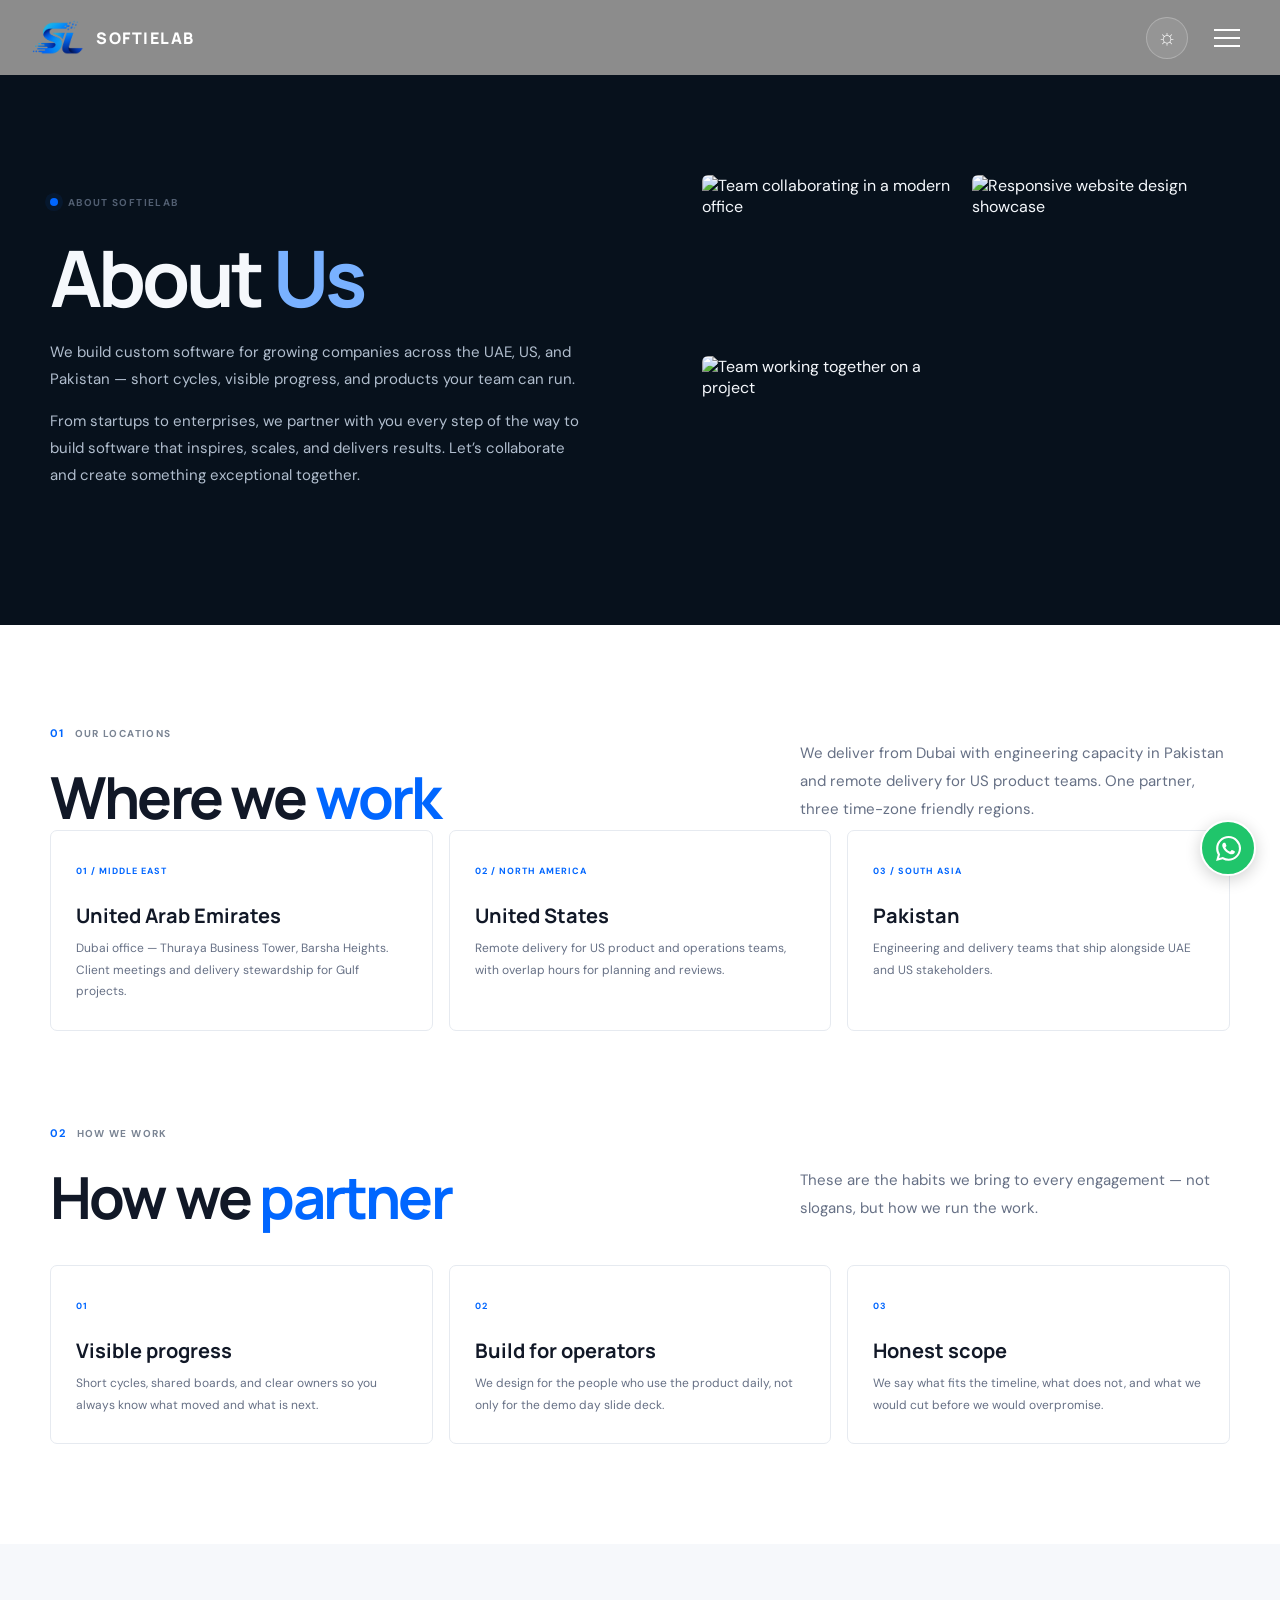
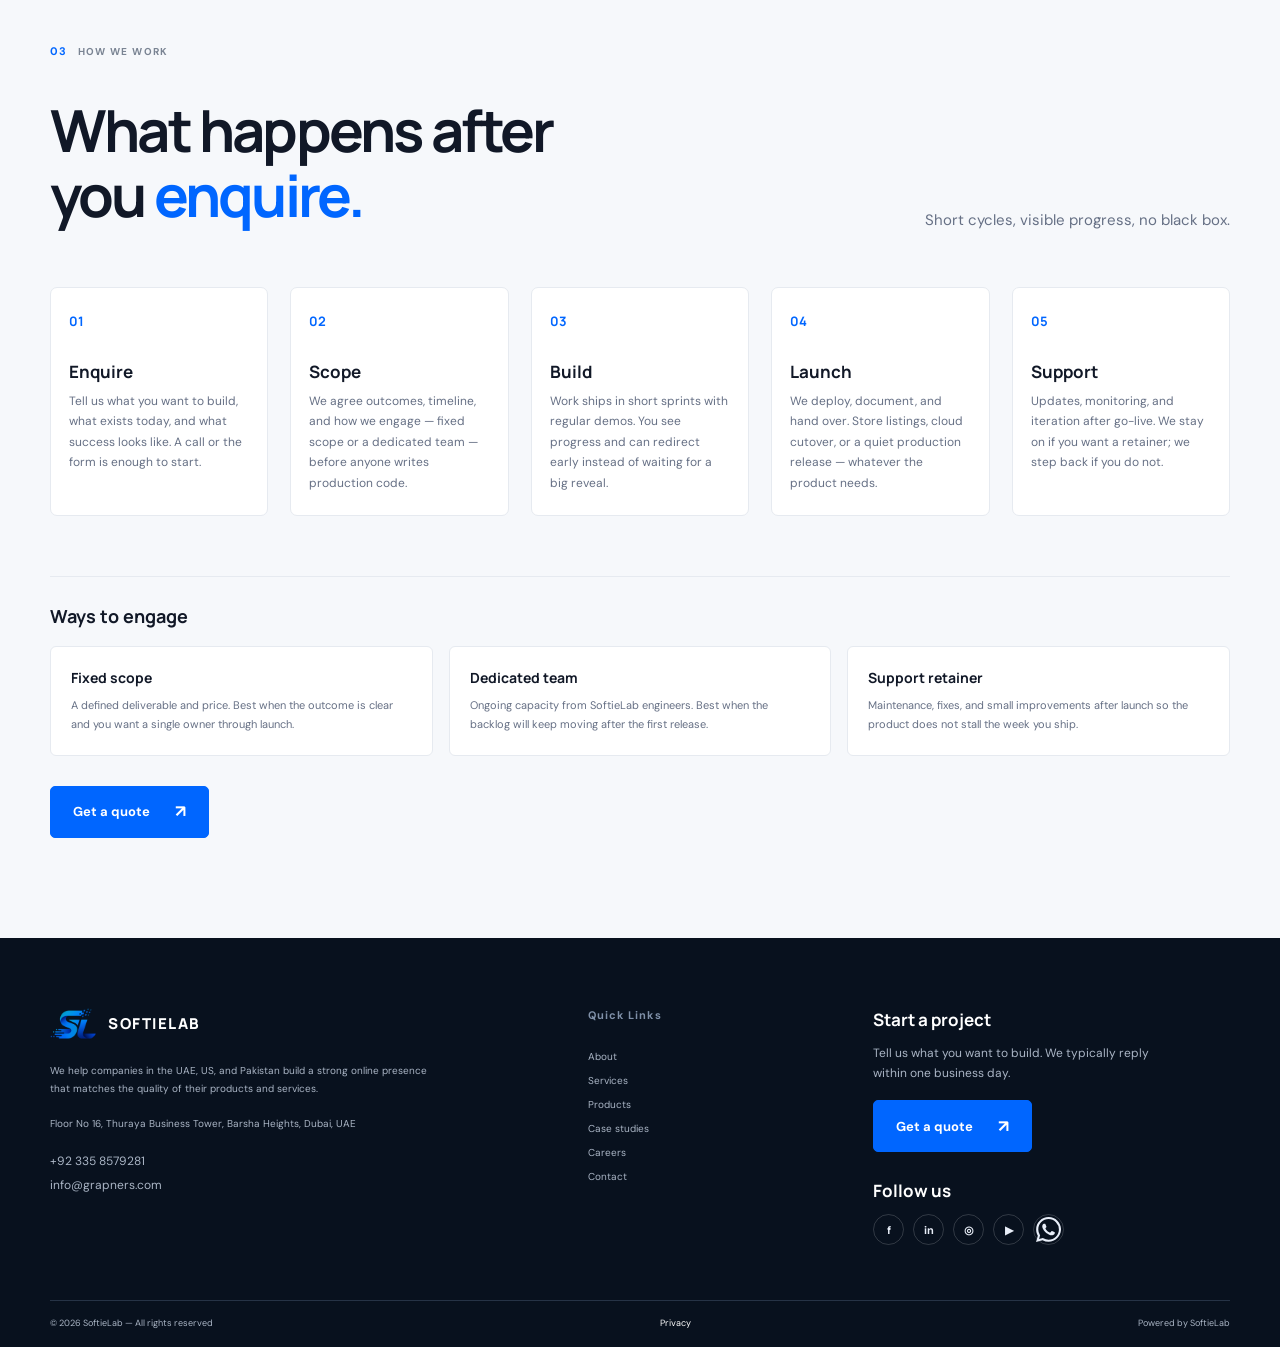
==== about.html @ 53c620c8 "Initial website" ====
<!doctype html>
<html lang="en">
  <head>
    <meta charset="utf-8">
    <meta name="viewport" content="width=device-width, initial-scale=1">
    <meta name="theme-color" content="#07111c">
    <meta name="description" content="Meet SoftieLab and learn how we help growing companies build software.">
    <title>About | SoftieLab</title>
    <link rel="preconnect" href="https://fonts.googleapis.com">
    <link rel="preconnect" href="https://fonts.gstatic.com" crossorigin>
    <link href="https://fonts.googleapis.com/css2?family=DM+Sans:wght@400;500;600;700&family=Manrope:wght@400;500;600;700;800&display=swap" rel="stylesheet">
    <link rel="stylesheet" href="styles.css?v=20261028-polished-menu-v3">
    <script src="script.js?v=20261028-polished-menu" defer></script>
  </head>
  <body class="inner-page">
    <header class="site-header">
      <a class="brand" href="index.html" aria-label="SoftieLab home"><span class="brand-mark" aria-hidden="true"><span></span><span></span><span></span></span><span class="brand-name">SOFTIELAB</span></a>
      <button class="theme-toggle" type="button" aria-label="Toggle light and dark mode">☼</button>
      <button class="menu-toggle" type="button" aria-expanded="false" aria-controls="main-nav" aria-label="Open navigation"><span></span><span></span><span></span></button>
      <nav class="main-nav" id="main-nav" aria-label="Main navigation">
        <div class="menu-heading"><span>SOFTIELAB / CUSTOM SOFTWARE</span><p>Good ideas deserve<br><em>good software.</em></p></div>
        <a class="nav-link" href="index.html">Home</a><a class="nav-link active" href="about.html" aria-current="page">About</a><a class="nav-link" href="services.html">Services</a><a class="nav-link" href="products.html">Products</a><a class="nav-link" href="case-studies.html">Case studies</a><a class="nav-link" href="careers.html">Careers</a>
        <a class="button button-small" href="index.html#contact">Get a quote <span aria-hidden="true">↗</span></a>
        <div class="menu-aside"><span>HAVE A PROJECT IN MIND?</span><a href="mailto:info@grapners.com">info@grapners.com ↗</a><small>Custom software for growing companies.</small></div>
      </nav>
    </header>
    <main id="main-content">
      <section class="about-hero">
        <div class="about-hero-inner section-wrap">
          <div class="about-hero-copy">
            <div class="eyebrow"><span class="eyebrow-dot"></span> About SoftieLab</div>
            <h1>About <span class="blue-text">Us</span></h1>
            <p>We build custom software for growing companies across the UAE, US, and Pakistan — short cycles, visible progress, and products your team can run.</p>
            <p>From startups to enterprises, we partner with you every step of the way to build software that inspires, scales, and delivers results. Let’s collaborate and create something exceptional together.</p>
          </div>
          <div class="about-image-grid" aria-label="SoftieLab team and work">
            <img src="https://grapners.com/images/img01.webp" alt="Team collaborating in a modern office">
            <img src="https://grapners.com/images/img02.webp" alt="Team working together on a project">
            <img src="https://grapners.com/images/img03.webp" alt="Responsive website design showcase">
          </div>
        </div>
      </section>
      <section class="page-section about-details section-wrap" aria-labelledby="where-we-work">
        <div class="page-heading">
          <div><span class="section-kicker"><span>01</span> Our locations</span><h2 id="where-we-work">Where we <span class="blue-text">work</span></h2></div>
          <p>We deliver from Dubai with engineering capacity in Pakistan and remote delivery for US product teams. One partner, three time-zone friendly regions.</p>
        </div>
        <div class="location-grid">
          <article><span>01 / MIDDLE EAST</span><h3>United Arab Emirates</h3><p>Dubai office — Thuraya Business Tower, Barsha Heights. Client meetings and delivery stewardship for Gulf projects.</p></article>
          <article><span>02 / NORTH AMERICA</span><h3>United States</h3><p>Remote delivery for US product and operations teams, with overlap hours for planning and reviews.</p></article>
          <article><span>03 / SOUTH ASIA</span><h3>Pakistan</h3><p>Engineering and delivery teams that ship alongside UAE and US stakeholders.</p></article>
        </div>
        <div class="partner-block">
          <div class="page-heading">
            <div><span class="section-kicker"><span>02</span> How we work</span><h2>How we <span class="blue-text">partner</span></h2></div>
            <p>These are the habits we bring to every engagement — not slogans, but how we run the work.</p>
          </div>
          <div class="partner-grid">
            <article><span>01</span><h3>Visible progress</h3><p>Short cycles, shared boards, and clear owners so you always know what moved and what is next.</p></article>
            <article><span>02</span><h3>Build for operators</h3><p>We design for the people who use the product daily, not only for the demo day slide deck.</p></article>
            <article><span>03</span><h3>Honest scope</h3><p>We say what fits the timeline, what does not, and what we would cut before we would overpromise.</p></article>
          </div>
        </div>
      </section>
      <section class="page-section page-section-tint">
        <div class="section-wrap">
          <div class="section-kicker"><span>03</span> How we work</div>
          <div class="page-heading"><h2>What happens after<br>you <span class="blue-text">enquire.</span></h2><p>Short cycles, visible progress, no black box.</p></div>
          <ol class="process-list">
            <li><span>01</span><div><h3>Enquire</h3><p>Tell us what you want to build, what exists today, and what success looks like. A call or the form is enough to start.</p></div></li>
            <li><span>02</span><div><h3>Scope</h3><p>We agree outcomes, timeline, and how we engage — fixed scope or a dedicated team — before anyone writes production code.</p></div></li>
            <li><span>03</span><div><h3>Build</h3><p>Work ships in short sprints with regular demos. You see progress and can redirect early instead of waiting for a big reveal.</p></div></li>
            <li><span>04</span><div><h3>Launch</h3><p>We deploy, document, and hand over. Store listings, cloud cutover, or a quiet production release — whatever the product needs.</p></div></li>
            <li><span>05</span><div><h3>Support</h3><p>Updates, monitoring, and iteration after go-live. We stay on if you want a retainer; we step back if you do not.</p></div></li>
          </ol>
          <div class="engagement">
            <h3>Ways to engage</h3>
            <div class="engagement-grid">
              <article><b>Fixed scope</b><p>A defined deliverable and price. Best when the outcome is clear and you want a single owner through launch.</p></article>
              <article><b>Dedicated team</b><p>Ongoing capacity from SoftieLab engineers. Best when the backlog will keep moving after the first release.</p></article>
              <article><b>Support retainer</b><p>Maintenance, fixes, and small improvements after launch so the product does not stall the week you ship.</p></article>
            </div>
          </div>
          <a class="button page-inline-cta" href="index.html#contact">Get a quote <span aria-hidden="true">↗</span></a>
        </div>
      </section>
    </main>
    <footer class="site-footer">
      <div class="footer-main section-wrap">
        <div class="footer-brand"><a class="brand" href="index.html" aria-label="SoftieLab home"><span class="brand-mark" aria-hidden="true"><span></span><span></span><span></span></span><span class="brand-name">SOFTIELAB</span></a><p>We help companies in the UAE, US, and Pakistan build a strong online presence that matches the quality of their products and services.</p><p>Floor No 16, Thuraya Business Tower, Barsha Heights, Dubai, UAE</p><div class="footer-contact"><a href="tel:+923358579281">+92 335 8579281</a><a href="mailto:info@grapners.com">info@grapners.com</a></div></div>
        <div class="footer-links"><div><strong>Quick Links</strong><a href="about.html">About</a><a href="services.html">Services</a><a href="products.html">Products</a><a href="case-studies.html">Case studies</a><a href="careers.html">Careers</a><a href="index.html#contact">Contact</a></div></div>
        <div class="footer-project"><h3>Start a project</h3><p>Tell us what you want to build. We typically reply within one business day.</p><a class="button" href="index.html#contact">Get a quote <span aria-hidden="true">↗</span></a><h3>Follow us</h3><div class="social-links"><a href="https://www.facebook.com/grapners" aria-label="Facebook">f</a><a href="https://www.linkedin.com/company/grapners" aria-label="LinkedIn">in</a><a href="https://www.instagram.com/grapners/" aria-label="Instagram">◎</a><a href="https://www.youtube.com/@grapners" aria-label="YouTube">▶</a><a href="https://wa.me/923358579281" aria-label="WhatsApp"><svg class="whatsapp-icon" viewBox="0 0 24 24" aria-hidden="true"><path d="M20.52 3.48A11.81 11.81 0 0 0 12.08 0C5.5 0 .15 5.34.15 11.92c0 2.1.55 4.15 1.59 5.96L.05 24l6.27-1.64a11.9 11.9 0 0 0 5.76 1.47h.01c6.58 0 11.93-5.35 11.93-11.93 0-3.19-1.24-6.19-3.5-8.42ZM12.09 21.8h-.01a9.9 9.9 0 0 1-5.04-1.38l-.36-.21-3.72.98.99-3.63-.23-.37a9.86 9.86 0 0 1-1.52-5.27c0-5.46 4.44-9.9 9.9-9.9 2.65 0 5.13 1.03 7 2.9a9.84 9.84 0 0 1 2.9 7c0 5.46-4.45 9.88-9.91 9.88Zm5.43-7.4c-.3-.15-1.76-.87-2.03-.97-.27-.1-.47-.15-.67.15-.2.3-.77.97-.94 1.17-.17.2-.35.22-.65.07-.3-.15-1.27-.47-2.42-1.5-.9-.8-1.5-1.78-1.68-2.08-.17-.3-.02-.46.13-.61.13-.13.3-.35.45-.52.15-.17.2-.3.3-.5.1-.2.05-.37-.02-.52-.08-.15-.67-1.61-.92-2.2-.24-.58-.48-.5-.67-.51h-.57c-.2 0-.52.07-.8.37-.27.3-1.04 1.02-1.04 2.48s1.07 2.87 1.22 3.07c.15.2 2.1 3.2 5.08 4.49.71.3 1.26.48 1.7.62.72.23 1.37.2 1.88.12.57-.09 1.76-.72 2.01-1.42.25-.7.25-1.3.17-1.42-.07-.12-.27-.2-.57-.35Z"/></svg></a></div></div>
      </div>
      <div class="footer-bottom section-wrap"><span>© <span id="year"></span> SoftieLab — All rights reserved</span><a href="https://grapners.com/privacy">Privacy</a><span>Powered by SoftieLab</span></div>
    </footer>
    <a class="whatsapp-float" href="https://wa.me/923358579281" aria-label="Chat on WhatsApp"><svg class="whatsapp-icon" viewBox="0 0 24 24" aria-hidden="true"><path d="M20.52 3.48A11.81 11.81 0 0 0 12.08 0C5.5 0 .15 5.34.15 11.92c0 2.1.55 4.15 1.59 5.96L.05 24l6.27-1.64a11.9 11.9 0 0 0 5.76 1.47h.01c6.58 0 11.93-5.35 11.93-11.93 0-3.19-1.24-6.19-3.5-8.42ZM12.09 21.8h-.01a9.9 9.9 0 0 1-5.04-1.38l-.36-.21-3.72.98.99-3.63-.23-.37a9.86 9.86 0 0 1-1.52-5.27c0-5.46 4.44-9.9 9.9-9.9 2.65 0 5.13 1.03 7 2.9a9.84 9.84 0 0 1 2.9 7c0 5.46-4.45 9.88-9.91 9.88Zm5.43-7.4c-.3-.15-1.76-.87-2.03-.97-.27-.1-.47-.15-.67.15-.2.3-.77.97-.94 1.17-.17.2-.35.22-.65.07-.3-.15-1.27-.47-2.42-1.5-.9-.8-1.5-1.78-1.68-2.08-.17-.3-.02-.46.13-.61.13-.13.3-.35.45-.52.15-.17.2-.3.3-.5.1-.2.05-.37-.02-.52-.08-.15-.67-1.61-.92-2.2-.24-.58-.48-.5-.67-.51h-.57c-.2 0-.52.07-.8.37-.27.3-1.04 1.02-1.04 2.48s1.07 2.87 1.22 3.07c.15.2 2.1 3.2 5.08 4.49.71.3 1.26.48 1.7.62.72.23 1.37.2 1.88.12.57-.09 1.76-.72 2.01-1.42.25-.7.25-1.3.17-1.42-.07-.12-.27-.2-.57-.35Z"/></svg></a>
  </body>
</html>
---- styles.css ----
:root {
  --blue: #0066ff;
  --blue-dark: #0056df;
  --ink: #111827;
  --muted: #667085;
  --line: #e6eaf0;
  --paper: #fff;
  --soft: #f6f8fb;
  --font-body: "DM Sans", sans-serif;
  --font-display: "Manrope", sans-serif;
}

* { box-sizing: border-box; }
html { scroll-behavior: smooth; scroll-padding-top: 90px; }
body { margin: 0; color: var(--ink); background: var(--paper); font-family: var(--font-body); -webkit-font-smoothing: antialiased; }
a { color: inherit; text-decoration: none; }
button, input, textarea, select { font: inherit; }
button, a { -webkit-tap-highlight-color: transparent; }
.section-wrap { width: min(1180px, calc(100% - 64px)); margin-inline: auto; }
.blue-text { color: var(--blue); }

.site-header { height: 82px; padding: 0 max(32px, calc((100vw - 1296px) / 2)); display: flex; align-items: center; justify-content: space-between; border-bottom: 1px solid #edf0f4; background: rgba(255,255,255,.92); position: sticky; z-index: 10; top: 0; backdrop-filter: blur(16px); }
.brand { display: inline-flex; align-items: center; gap: 10px; font: 800 24px/1 var(--font-display); letter-spacing: -1.4px; }
.brand-light { font-weight: 500; }
.brand i { color: var(--blue); font-style: normal; }
.brand-mark { width: 29px; height: 29px; display: flex; align-items: flex-end; gap: 3px; transform: skew(-28deg); }
.brand-mark span { width: 7px; background: var(--blue); border-radius: 5px 5px 2px 2px; }
.brand-mark span:nth-child(1) { height: 15px; opacity: .58; }
.brand-mark span:nth-child(2) { height: 23px; opacity: .8; }
.brand-mark span:nth-child(3) { height: 29px; }
.main-nav { display: flex; align-items: center; gap: 31px; }
.nav-link { color: #555f70; font-size: 13px; font-weight: 600; transition: color .2s; }
.nav-link:hover, .nav-link.active { color: var(--blue); }
.button { display: inline-flex; min-height: 52px; padding: 0 22px; align-items: center; justify-content: center; gap: 25px; border: 1px solid var(--blue); border-radius: 5px; color: #fff; background: var(--blue); font-size: 13px; font-weight: 700; transition: transform .2s, background .2s, box-shadow .2s; }
.button:hover { transform: translateY(-2px); background: var(--blue-dark); box-shadow: 0 9px 22px #0066ff2e; }
.button span { font-size: 17px; line-height: 1; }
.button-small { min-height: 43px; padding: 0 17px; gap: 16px; }
.menu-toggle { display: none; }

.hero { min-height: 655px; display: grid; grid-template-columns: .92fr 1.08fr; align-items: center; gap: 16px; position: relative; overflow-x: clip; padding-top: 30px; padding-bottom: 75px; }
.hero-copy { position: relative; z-index: 1; padding-bottom: 8px; }
.eyebrow, .section-kicker { display: flex; align-items: center; gap: 10px; text-transform: uppercase; letter-spacing: 1.35px; font-size: 10px; font-weight: 700; color: #7a8493; }
.eyebrow { color: #525f72; margin-bottom: 26px; }
.eyebrow-dot { width: 8px; height: 8px; background: var(--blue); border-radius: 50%; box-shadow: 0 0 0 5px #0066ff14; }
.hero h1 { margin: 0; font: 700 clamp(54px, 6vw, 78px)/1.06 var(--font-display); letter-spacing: -5px; }
.hero-description { max-width: 440px; margin: 25px 0 27px; color: var(--muted); font-size: 16px; line-height: 1.85; }
.hero-actions { display: flex; align-items: center; gap: 28px; }
.text-link { display: inline-flex; align-items: center; gap: 10px; font-size: 12px; font-weight: 700; transition: color .2s; }
.text-link:hover { color: var(--blue); }
.text-link span { color: var(--blue); font-size: 17px; }
.hero-proof { display: flex; align-items: center; gap: 14px; margin-top: 53px; }
.avatar-stack { display: flex; padding-left: 5px; }
.avatar-stack span { width: 31px; height: 31px; display: grid; place-items: center; margin-left: -5px; border: 2px solid white; border-radius: 50%; color: #fff; background: #222d44; font-size: 9px; font-weight: 700; }
.avatar-stack span:nth-child(2) { background: #7b88a4; }.avatar-stack span:nth-child(3) { background: var(--blue); }
.hero-proof p { margin: 0; color: #788293; font-size: 10px; line-height: 1.65; }.hero-proof strong { color: #3b4657; font-weight: 700; }
.hero-art { height: 460px; display: grid; place-items: center; position: relative; }
.hero-art::before { content: ""; position: absolute; width: 370px; height: 370px; border-radius: 50%; background: radial-gradient(circle, #edf4ff 0, #f5f8ff 48%, transparent 70%); }
.art-orbit { position: absolute; border: 1px solid #dce8fb; border-radius: 50%; transform: rotate(-23deg); }
.orbit-one { width: 535px; height: 230px; }.orbit-two { width: 445px; height: 305px; transform: rotate(34deg); }
.dashboard { width: min(495px, 93%); height: 330px; border: 1px solid #e4eaf3; border-radius: 10px; overflow: hidden; position: relative; background: #fff; box-shadow: 0 24px 60px #30476e1c, 0 5px 14px #30476e0b; transform: rotate(-3deg); }
.dash-top { height: 39px; display: flex; align-items: center; justify-content: space-between; padding: 0 13px; border-bottom: 1px solid #edf0f5; background: #fff; }
.window-dots { display: flex; gap: 4px; }.window-dots i { width: 6px; height: 6px; background: #d5dce7; border-radius: 50%; }.window-dots i:first-child { background: #ff8f86; }.window-dots i:nth-child(2) { background: #ffd36e; }.window-dots i:nth-child(3) { background: #7ddca9; }
.dash-label { color: #9aa4b4; font-size: 7px; letter-spacing: 1.2px; font-weight: 700; }.dash-menu { color: #9ba4b2; letter-spacing: 2px; }
.dash-content { display: flex; height: calc(100% - 39px); }.dash-sidebar { width: 45px; display: flex; align-items: center; flex-direction: column; gap: 18px; padding-top: 12px; border-right: 1px solid #f0f2f6; }.sidebar-logo { width: 21px; height: 21px; display: grid; place-items: center; margin-bottom: 7px; border-radius: 6px; color: white; background: var(--blue); font-size: 12px; }.side-icon { width: 22px; height: 22px; display: grid; place-items: center; border-radius: 5px; color: #aab3c0; font-size: 12px; }.side-icon.selected { color: var(--blue); background: #edf4ff; }
.dash-main { flex: 1; padding: 15px 17px 10px; }.dash-heading { display: flex; justify-content: space-between; align-items: center; }.dash-heading small, .metric-card small { color: #9aa4b4; font-size: 6px; letter-spacing: .75px; font-weight: 700; }.dash-heading h3 { margin: 5px 0 12px; font: 700 14px var(--font-display); letter-spacing: -.5px; }.dash-heading h3 span { color: var(--blue); font-size: 10px; }.profile-dot { width: 23px; height: 23px; display: grid; place-items: center; color: white; background: #ed9a77; border-radius: 50%; font-size: 9px; }
.metric-row { display: grid; grid-template-columns: 1fr .8fr; gap: 8px; }.metric-card { min-height: 63px; padding: 9px 10px; border: 1px solid #edf0f5; border-radius: 5px; }.metric-card strong { display: block; margin: 6px 0 7px; font: 700 11px var(--font-display); }.metric-blue { background: #f3f7ff; border-color: #e5edff; }.metric-blue strong { color: var(--blue); font-size: 16px; margin-bottom: 1px; }.metric-blue span { color: #7d8a9f; font-size: 6px; }.health-bar { display: flex; gap: 2px; }.health-bar i { width: 9%; height: 3px; background: #dce9ff; border-radius: 3px; }.health-bar i:nth-child(-n+8) { background: var(--blue); }
.chart-card { margin-top: 9px; padding: 10px 10px 6px; border: 1px solid #edf0f5; border-radius: 5px; }.chart-head { display: flex; justify-content: space-between; color: #28344a; font-size: 7px; }.chart-head span { color: #8d98a9; font-size: 6px; }.chart { height: 76px; margin-top: 4px; position: relative; }.chart-lines { position: absolute; inset: 5px 0 0; display: flex; flex-direction: column; justify-content: space-between; }.chart-lines i { border-top: 1px dashed #eef0f4; }.chart svg { width: 100%; height: 100%; position: relative; }.chart-months { display: flex; justify-content: space-between; color: #a6adba; font-size: 6px; }.dash-bottom { display: flex; align-items: center; gap: 12px; margin-top: 10px; color: #8c96a6; font-size: 6px; }.mini-dot { display: inline-block; width: 5px; height: 5px; margin-right: 4px; border-radius: 50%; background: #92a0b6; }.mini-dot.blue { background: var(--blue); }.live-status { margin-left: auto; padding: 3px 6px; border-radius: 9px; color: #29956b; background: #eaf8f0; font-size: 5px; }
.float-chip { position: absolute; z-index: 2; display: flex; align-items: center; gap: 8px; padding: 11px 14px; border: 1px solid #e9edf3; border-radius: 6px; background: #fff; box-shadow: 0 10px 30px #21385c12; color: #4d596c; font-size: 10px; font-weight: 600; }.chip-top { top: 65px; right: 13px; }.chip-bottom { bottom: 49px; left: -3px; }.chip-icon { width: 22px; height: 22px; display: grid; place-items: center; border-radius: 5px; color: var(--blue); background: #eff5ff; font-size: 15px; }.pulse-dot { width: 8px; height: 8px; border-radius: 50%; background: #2bc48a; box-shadow: 0 0 0 4px #2bc48a1c; }.art-sparkle { position: absolute; color: var(--blue); }.sparkle-a { top: 110px; left: 25px; font-size: 20px; }.sparkle-b { bottom: 95px; right: 31px; font-size: 15px; }
.hero-scroll { position: absolute; right: 0; bottom: 25px; display: flex; align-items: center; gap: 10px; color: #99a2b0; font-size: 8px; letter-spacing: 1.4px; font-weight: 700; }.hero-scroll span { width: 1px; height: 28px; background: var(--blue); }

.trusted { min-height: 125px; display: flex; align-items: center; justify-content: space-between; gap: 30px; border-top: 1px solid var(--line); border-bottom: 1px solid var(--line); }.trusted p { max-width: 185px; color: #8791a0; font-size: 11px; line-height: 1.7; }.trusted-list { display: flex; flex-wrap: wrap; align-items: center; justify-content: flex-end; gap: 24px; color: #758093; font: 700 9px var(--font-display); letter-spacing: .9px; }.trusted-list i { width: 4px; height: 4px; border-radius: 50%; background: #b6c2d2; }
.intro { padding-top: 130px; padding-bottom: 120px; }.section-kicker { margin-bottom: 25px; }.section-kicker span { color: var(--blue); font-size: 11px; }.intro-grid { display: grid; grid-template-columns: 1fr .62fr; align-items: end; gap: 80px; }.intro h2, .section-heading h2, .process h2, .contact h2 { margin: 0; font: 650 clamp(39px, 5vw, 58px)/1.16 var(--font-display); letter-spacing: -3px; }.intro-copy { padding-bottom: 4px; }.intro-copy p, .section-heading > p, .process-top > p, .contact-copy > p { color: var(--muted); font-size: 14px; line-height: 1.9; }.intro-copy p { margin: 0 0 21px; }.stat-row { display: grid; grid-template-columns: repeat(3, 1fr) 1.35fr; align-items: end; gap: 22px; margin-top: 75px; padding-top: 25px; border-top: 1px solid var(--line); }.stat { display: flex; flex-direction: column; gap: 8px; }.stat strong { font: 700 33px var(--font-display); letter-spacing: -2px; }.stat strong span { color: var(--blue); }.stat > span { color: #838d9c; font-size: 10px; }.stat-note { justify-self: end; color: #8a94a3; font-size: 10px; line-height: 1.8; }
.services { padding: 88px 55px 95px; background: var(--soft); }.section-heading { display: flex; justify-content: space-between; align-items: end; gap: 50px; }.section-heading > p { max-width: 360px; margin: 0 0 6px; }.service-grid { display: grid; grid-template-columns: repeat(4, 1fr); gap: 12px; margin-top: 50px; }.service-card { min-height: 260px; position: relative; padding: 23px 20px; border: 1px solid #e9edf3; border-radius: 5px; background: #fff; transition: transform .2s, box-shadow .2s; }.service-card:hover { transform: translateY(-5px); box-shadow: 0 12px 30px #1224410d; }.service-number { color: #a1a9b6; font-size: 8px; letter-spacing: 1.1px; font-weight: 700; }.service-icon { width: 42px; height: 42px; display: grid; place-items: center; margin: 30px 0 17px; border-radius: 7px; font-size: 22px; }.icon-strategy { color: #0868f8; background: #eaf2ff; }.icon-design { color: #6c69df; background: #f0efff; }.icon-build { color: #12a579; background: #e8f8f2; }.icon-grow { color: #dd9b24; background: #fff7e7; }.service-card h3 { margin: 0 0 9px; font: 700 15px var(--font-display); letter-spacing: -.4px; }.service-card p { margin: 0; color: #7b8594; font-size: 10px; line-height: 1.75; }.service-card > a { position: absolute; right: 19px; bottom: 17px; color: var(--blue); font-size: 16px; }
.work { padding-top: 130px; padding-bottom: 130px; }.work-heading { align-items: end; }.work-heading .text-link { margin-bottom: 8px; }.project-grid { display: grid; grid-template-columns: 1fr 1fr; gap: 40px 22px; margin-top: 50px; }.project-card { min-width: 0; }.project-large { grid-column: span 2; }.project-visual { height: 250px; position: relative; overflow: hidden; border-radius: 5px; }.project-large .project-visual { height: 360px; }.visual-orbit { display: grid; place-items: center; background: #0f1c34; }.visual-orbit::before, .visual-orbit::after { content: ""; position: absolute; width: 550px; height: 290px; border: 1px solid #ffffff1c; border-radius: 50%; transform: rotate(-25deg); }.visual-orbit::after { width: 400px; height: 360px; transform: rotate(38deg); }.orbit-globe { width: 156px; height: 156px; position: relative; z-index: 1; display: grid; place-items: center; border: 1px solid #ffffff66; border-radius: 50%; color: #fff; background: radial-gradient(circle at 35% 26%, #4590ff, #1253cb 42%, #102d67 75%); box-shadow: 0 0 75px #1b6eff52, inset -20px -15px 38px #051330; }.orbit-globe span { font: 500 89px var(--font-display); letter-spacing: -8px; }.orbit-globe i { position: absolute; width: 215px; height: 52px; border: 1px solid #9dbfffad; border-radius: 50%; transform: rotate(-29deg); }.orbit-globe b { position: absolute; width: 13px; height: 13px; top: 12px; right: 0; border-radius: 50%; background: #c3dcff; box-shadow: 0 0 15px #86baff; }.visual-tag { position: absolute; z-index: 1; left: 24px; bottom: 21px; color: #ffffff8a; font-size: 8px; letter-spacing: 1.3px; font-weight: 700; }.visual-side-note { position: absolute; right: 36px; bottom: 58px; color: #dce8ff; font: 500 17px/1.5 var(--font-display); }
.visual-cards { display: grid; place-items: center; background: #d9e8fc; }.phone-frame { width: 154px; height: 221px; position: relative; padding: 28px 15px 13px; border: 5px solid #17223a; border-radius: 22px; background: #fff; box-shadow: 14px 14px 0 #b7cdee; transform: rotate(7deg); }.phone-notch { width: 43px; height: 8px; position: absolute; top: 4px; left: calc(50% - 21px); border-radius: 8px; background: #17223a; }.phone-frame small { color: #8995a6; font-size: 5px; letter-spacing: .8px; }.phone-frame b { display: block; margin-top: 15px; font: 700 21px/1.15 var(--font-display); letter-spacing: -1px; }.phone-circle { width: 28px; height: 28px; display: grid; place-items: center; margin-top: 16px; border-radius: 50%; color: white; background: var(--blue); font-size: 13px; }.phone-lines { margin-top: 12px; }.phone-lines i { display: block; height: 3px; margin: 5px 0; border-radius: 3px; background: #e9edf4; }.phone-lines i:last-child { width: 60%; }.visual-cards .visual-tag { color: #526982; }
.visual-grid { display: grid; place-items: center; background: #f0e8da; }.grid-window { width: 75%; height: 166px; position: relative; display: flex; overflow: hidden; border: 1px solid #e0d8ca; border-radius: 5px; background: #fbf8f1; box-shadow: 0 14px 30px #67584019; transform: rotate(-3deg); }.grid-window-bar { position: absolute; inset: 0 0 auto; height: 19px; padding: 5px 8px; color: #b0a99f; background: #f7f3ec; font-size: 5px; }.grid-window-bar span { margin-left: 25%; }.grid-window-copy { width: 58%; padding: 37px 0 0 17px; }.grid-window-copy small { color: #a2927e; font-size: 5px; letter-spacing: .6px; }.grid-window-copy b { display: block; margin-top: 7px; color: #352e26; font: 700 24px/1.02 var(--font-display); letter-spacing: -1.5px; }.grid-window-copy em { color: #d67243; font-style: normal; }.grid-window-copy > i { display: inline-block; margin-top: 10px; color: #72675a; font-size: 6px; font-style: normal; }.grid-window-art { flex: 1; display: grid; place-items: center; color: #fff; background: #d7784e; font: 700 74px var(--font-display); }.grid-window-art i { position: absolute; margin: 39px 0 0 39px; color: #f3c979; font-size: 24px; font-style: normal; }.visual-grid .visual-tag { color: #72675a; }
.project-info { display: flex; align-items: center; justify-content: space-between; gap: 20px; padding-top: 15px; }.project-info span { color: #8e98a7; font-size: 8px; letter-spacing: 1px; font-weight: 700; }.project-info h3 { margin: 6px 0 0; font: 700 16px var(--font-display); letter-spacing: -.4px; }.project-info > a { width: 34px; height: 34px; display: grid; flex: 0 0 34px; place-items: center; border: 1px solid #e3e8ef; border-radius: 50%; color: var(--blue); transition: color .2s, background .2s; }.project-info > a:hover { color: white; background: var(--blue); }
.process { padding-top: 50px; padding-bottom: 125px; }.process-top { display: flex; align-items: end; justify-content: space-between; gap: 60px; }.process-top > p { max-width: 380px; margin: 0 0 6px; }.steps { display: grid; grid-template-columns: repeat(4, 1fr); margin-top: 55px; border-top: 1px solid var(--line); }.step { padding: 20px 20px 0 0; }.step > span { color: var(--blue); font: 700 12px var(--font-display); }.step h3 { margin: 31px 0 10px; font: 700 15px var(--font-display); }.step p { max-width: 220px; margin: 0; color: #7f8998; font-size: 11px; line-height: 1.8; }
.quote-section { background: #f5f8fd; }.quote-wrap { padding-top: 84px; padding-bottom: 78px; }.quote-mark { height: 45px; color: var(--blue); font: 700 70px/.9 Georgia, serif; }.quote-wrap blockquote { max-width: 820px; min-height: 100px; margin: 14px 0 35px; font: 600 clamp(22px, 3vw, 31px)/1.5 var(--font-display); letter-spacing: -.9px; }.quote-bottom { display: flex; justify-content: space-between; align-items: center; padding-top: 22px; border-top: 1px solid #e3e9f2; }.quote-person { display: flex; align-items: center; gap: 11px; }.quote-avatar { width: 36px; height: 36px; display: grid; place-items: center; border-radius: 50%; color: white; background: #253554; font-size: 10px; font-weight: 700; }.quote-person strong, .quote-person small { display: block; }.quote-person strong { font-size: 10px; }.quote-person small { margin-top: 3px; color: #8a94a2; font-size: 9px; }.quote-controls { display: flex; align-items: center; gap: 13px; color: #8a94a2; font-size: 9px; }.quote-controls button { width: 31px; height: 31px; border: 1px solid #dce3ed; border-radius: 50%; color: #566174; background: transparent; cursor: pointer; transition: .2s; }.quote-controls button:hover { border-color: var(--blue); color: var(--blue); }
.contact { display: grid; grid-template-columns: .9fr 1fr; gap: 110px; padding-top: 130px; padding-bottom: 130px; }.contact h2 { margin-bottom: 20px; }.contact-copy > p { max-width: 370px; margin: 0 0 26px; }.contact-email { display: inline-flex; align-items: center; gap: 13px; color: var(--blue); font-size: 13px; font-weight: 700; }.contact-form { display: grid; grid-template-columns: 1fr 1fr; gap: 20px 16px; padding-top: 5px; }.contact-form label { display: flex; flex-direction: column; gap: 8px; color: #475366; font-size: 10px; font-weight: 700; }.contact-form label:nth-child(3), .contact-form label:nth-child(4), .form-submit, .form-message { grid-column: 1 / -1; }.contact-form input, .contact-form select, .contact-form textarea { width: 100%; min-height: 43px; padding: 11px 12px; border: 1px solid #e2e7ee; border-radius: 4px; outline: none; color: var(--ink); background: white; font-size: 11px; font-weight: 400; transition: border .2s, box-shadow .2s; }.contact-form textarea { min-height: 76px; resize: vertical; }.contact-form input:focus, .contact-form select:focus, .contact-form textarea:focus { border-color: var(--blue); box-shadow: 0 0 0 3px #0066ff12; }.contact-form input::placeholder, .contact-form textarea::placeholder { color: #a6afbc; }.contact-form select:invalid { color: #a6afbc; }.form-submit { justify-self: start; cursor: pointer; }.form-message { min-height: 15px; margin: -12px 0 0; color: #168452; font-size: 11px; }
.site-footer { border-top: 1px solid var(--line); }.footer-main { display: flex; justify-content: space-between; padding-top: 55px; padding-bottom: 45px; }.footer-brand p { margin: 17px 0 0; color: #8791a0; font-size: 10px; line-height: 1.8; }.footer-links { display: flex; gap: 90px; }.footer-links > div { display: flex; flex-direction: column; gap: 11px; }.footer-links strong { margin-bottom: 5px; color: #8e98a6; font-size: 8px; letter-spacing: 1.1px; }.footer-links a { color: #566174; font-size: 10px; }.footer-links a:hover { color: var(--blue); }.footer-bottom { display: flex; justify-content: space-between; padding-top: 16px; padding-bottom: 18px; border-top: 1px solid #edf0f4; color: #939cab; font-size: 9px; }.footer-bottom a { color: #596477; }

@media (min-width: 1400px) { .hero { min-height: 700px; } }
@media (max-width: 1000px) {
  .section-wrap { width: min(100% - 48px, 800px); }
  .site-header { padding-inline: 24px; }.main-nav { gap: 18px; }
  .hero { grid-template-columns: 1fr 1fr; min-height: 590px; }.hero h1 { font-size: 61px; }.hero-art { transform: scale(.88); margin-inline: -30px; }
  .trusted { align-items: flex-start; flex-direction: column; justify-content: center; gap: 8px; padding-block: 20px; }.trusted p { max-width: none; margin: 0; }.trusted-list { justify-content: flex-start; gap: 13px; }
  .services { padding-inline: 30px; }.service-grid { grid-template-columns: repeat(2, 1fr); }.service-card { min-height: 235px; }
  .contact { gap: 45px; }
}
@media (max-width: 700px) {
  html { scroll-padding-top: 72px; }
  .section-wrap { width: calc(100% - 40px); }
  .site-header { height: 70px; padding-inline: 20px; }.brand { font-size: 22px; }.brand-mark { width: 25px; height: 25px; }.brand-mark span:nth-child(3) { height: 25px; }
  .menu-toggle { width: 40px; height: 40px; display: flex; flex-direction: column; justify-content: center; align-items: center; gap: 6px; border: 1px solid #e5eaf0; border-radius: 5px; background: white; cursor: pointer; }.menu-toggle span { width: 16px; height: 1.5px; background: #263246; transition: .2s; }
  .menu-toggle[aria-expanded="true"] span:first-child { transform: translateY(3.7px) rotate(45deg); }.menu-toggle[aria-expanded="true"] span:last-child { transform: translateY(-3.7px) rotate(-45deg); }
  .main-nav { display: none; position: absolute; top: 69px; right: 0; left: 0; align-items: stretch; flex-direction: column; gap: 0; padding: 10px 20px 20px; border-bottom: 1px solid var(--line); background: white; box-shadow: 0 15px 24px #1b2e4c0d; }.main-nav.open { display: flex; }.nav-link { padding: 14px 4px; border-bottom: 1px solid #f0f2f6; }.main-nav .button { margin-top: 14px; }
  .hero { display: flex; flex-direction: column; align-items: stretch; gap: 0; min-height: auto; padding-top: 68px; padding-bottom: 72px; }.hero h1 { font-size: clamp(52px, 14vw, 72px); letter-spacing: -4px; }.hero-description { max-width: 460px; font-size: 14px; }.hero-proof { margin-top: 35px; }.hero-art { height: 330px; margin: 20px -22px 0; transform: scale(.88); }.dashboard { width: min(480px, 100%); height: 300px; }.dash-main { padding: 12px 13px 8px; }.hero-art::before { width: 300px; height: 300px; }.orbit-one { width: 430px; height: 180px; }.orbit-two { width: 380px; height: 260px; }.chip-top { right: 1px; top: 29px; }.chip-bottom { bottom: 14px; left: -4px; }.hero-scroll { bottom: 17px; }.sparkle-a { left: 12px; top: 44px; }
  .trusted { min-height: 130px; }.trusted-list { gap: 10px; row-gap: 8px; font-size: 8px; }.trusted-list i { margin-inline: 1px; }
  .intro { padding-top: 85px; padding-bottom: 85px; }.intro-grid { grid-template-columns: 1fr; gap: 20px; }.intro h2, .section-heading h2, .process h2, .contact h2 { font-size: clamp(38px, 10vw, 52px); letter-spacing: -2.5px; }.intro-copy p { font-size: 13px; }.stat-row { grid-template-columns: repeat(3, 1fr); gap: 13px; margin-top: 48px; }.stat strong { font-size: 26px; }.stat > span { font-size: 9px; }.stat-note { display: none; }
  .services { width: 100%; padding: 70px 20px 75px; }.section-heading { align-items: flex-start; flex-direction: column; gap: 12px; }.section-heading > p { font-size: 12px; }.service-grid { gap: 10px; margin-top: 32px; }.service-card { min-height: 235px; padding: 17px 14px; }.service-icon { width: 37px; height: 37px; margin: 27px 0 14px; }.service-card h3 { font-size: 13px; }.service-card p { font-size: 9px; }.service-card > a { right: 13px; bottom: 12px; }
  .work { padding-top: 85px; padding-bottom: 85px; }.work-heading { flex-direction: column; }.project-grid { grid-template-columns: 1fr; gap: 32px; margin-top: 35px; }.project-large { grid-column: auto; }.project-visual, .project-large .project-visual { height: 260px; }.visual-side-note { right: 20px; font-size: 13px; }.project-info h3 { font-size: 14px; }.grid-window { width: 83%; }
  .process { padding-top: 0; padding-bottom: 85px; }.process-top { align-items: flex-start; flex-direction: column; gap: 13px; }.process-top > p { font-size: 12px; }.steps { grid-template-columns: 1fr 1fr; gap: 25px 18px; margin-top: 35px; }.step { padding-right: 0; }.step h3 { margin: 20px 0 7px; font-size: 13px; }.step p { font-size: 10px; }
  .quote-wrap { padding-top: 60px; padding-bottom: 55px; }.quote-wrap blockquote { font-size: 21px; min-height: auto; margin-bottom: 28px; }.quote-controls { gap: 6px; }.quote-controls button { width: 29px; height: 29px; }
  .contact { grid-template-columns: 1fr; gap: 38px; padding-top: 85px; padding-bottom: 85px; }.contact-copy > p { font-size: 12px; }.contact-form { gap: 17px 12px; }.contact-form label { font-size: 9px; }
  .footer-main { flex-direction: column; gap: 35px; padding-top: 40px; }.footer-links { gap: 60px; }.footer-bottom { flex-wrap: wrap; gap: 12px; }.footer-bottom span:nth-child(2) { display: none; }
}

.inner-page { --page-ink: #111827; color: var(--page-ink); background: #fff; }
.inner-page .site-header { position: sticky; top: 0; background: #07111c; border-bottom-color: #ffffff1c; }
.inner-page .site-header .brand { color: #fff; }
.inner-page .site-header .menu-toggle span { background: #fff; }
.inner-page.menu-open .site-header { background: #07111c; }
.page-hero { min-height: 490px; display: flex; align-items: center; color: #f5f8fc; background: #07111c; }
.page-hero-inner { padding-block: 90px 100px; }
.page-hero .eyebrow { color: #aab6c6; }
.page-hero h1 { margin: 0; font: 700 clamp(48px, 7vw, 76px)/1.08 var(--font-display); letter-spacing: -4px; }
.page-hero .blue-text { color: #79b1ff; }
.page-hero p { max-width: 600px; margin: 22px 0 27px; color: #b1bece; font-size: 16px; line-height: 1.8; }
.page-section { padding-block: 100px; }
.page-intro { max-width: 760px; margin-bottom: 50px; }
.page-intro h2, .page-heading h2, .page-cta h2 { margin: 20px 0 14px; font: 700 clamp(38px, 5vw, 58px)/1.12 var(--font-display); letter-spacing: -2.8px; }
.page-intro > p, .page-heading > p { max-width: 650px; color: var(--muted); font-size: 15px; line-height: 1.85; }
.page-stat-grid { display: grid; grid-template-columns: repeat(3, 1fr); gap: 18px; }
.page-stat-grid article, .detail-card, .case-card { padding: 30px; border: 1px solid var(--line); border-radius: 8px; background: #fff; }
.page-stat-grid article > strong { color: var(--blue); font: 700 34px var(--font-display); }
.page-stat-grid h3, .detail-card h3, .case-card h3 { margin: 21px 0 9px; font: 700 21px/1.35 var(--font-display); letter-spacing: -.5px; }
.page-stat-grid p, .detail-card p, .case-card p { color: var(--muted); font-size: 13px; line-height: 1.75; }
.page-section-tint { background: var(--soft); }
.page-heading { display: flex; align-items: flex-end; justify-content: space-between; gap: 32px; }
.page-heading h2 { margin-top: 15px; }
.page-heading > p { max-width: 430px; margin-bottom: 7px; }
.process-list { display: grid; grid-template-columns: repeat(5, 1fr); gap: 22px; margin: 45px 0 0; padding: 0; list-style: none; }
.process-list li { min-height: 195px; padding: 22px 18px; border: 1px solid var(--line); border-radius: 7px; background: #fff; }
.process-list li > span { color: var(--blue); font: 700 13px var(--font-display); }
.process-list h3 { margin: 29px 0 8px; font: 700 17px var(--font-display); }
.process-list p { margin: 0; color: var(--muted); font-size: 12px; line-height: 1.7; }
.detail-card-grid { display: grid; grid-template-columns: repeat(3, 1fr); gap: 18px; }
.detail-card { min-height: 250px; display: flex; flex-direction: column; }
.detail-card > span, .case-card > span { color: #798597; font-size: 9px; font-weight: 700; letter-spacing: 1.1px; }
.detail-card h3, .case-card h3 { margin-top: 25px; }
.detail-card p, .case-card p { margin-bottom: 23px; }
.detail-card a, .case-card a { display: flex; justify-content: space-between; align-items: center; margin-top: auto; color: var(--blue); font-size: 11px; font-weight: 700; }
.detail-card a b, .case-card a b { font-size: 16px; }
.product-industry-grid { margin-top: 0; }
.product-industry-grid article { background: #fff; }
.case-grid { display: grid; grid-template-columns: repeat(2, 1fr); gap: 18px; }
.case-card { min-height: 235px; display: flex; flex-direction: column; background: linear-gradient(145deg, #fff, #f7f9fc); }
.page-cta { display: flex; align-items: center; justify-content: space-between; gap: 30px; padding-block: 85px; }
.page-cta h2 { margin-bottom: 0; }
.location-note { margin: 25px 0 0; color: var(--muted); font-size: 12px; line-height: 1.7; }
.dark-theme.inner-page { --page-ink: #eaf0f8; background: #101a29; }
.dark-theme.inner-page .page-section-tint { background: #0b1422; }
.dark-theme.inner-page .page-stat-grid article, .dark-theme.inner-page .detail-card, .dark-theme.inner-page .case-card, .dark-theme.inner-page .process-list li, .dark-theme.inner-page .product-industry-grid article { border-color: #2d3a4d; background: #121e2e; }
.dark-theme.inner-page .page-stat-grid h3, .dark-theme.inner-page .detail-card h3, .dark-theme.inner-page .case-card h3, .dark-theme.inner-page .process-list h3 { color: #eef4fc; }

@media (max-width: 900px) {
  .process-list { grid-template-columns: repeat(3, 1fr); }
  .detail-card-grid { grid-template-columns: repeat(2, 1fr); }
  .page-heading { display: block; }
  .page-heading > p { margin-bottom: 22px; }
}

@media (max-width: 700px) {
  .page-hero { min-height: 470px; }
  .page-hero-inner { padding-block: 84px; }
  .page-hero h1 { font-size: clamp(43px, 11vw, 64px); letter-spacing: -2.8px; }
  .page-hero p { font-size: 14px; }
  .page-section { padding-block: 72px; }
  .page-intro { margin-bottom: 32px; }
  .page-intro h2, .page-heading h2, .page-cta h2 { font-size: clamp(36px, 10vw, 49px); letter-spacing: -2px; }
  .page-stat-grid, .detail-card-grid, .case-grid { grid-template-columns: 1fr; }
  .page-stat-grid article, .detail-card, .case-card { padding: 23px; }
  .process-list { grid-template-columns: 1fr 1fr; gap: 11px; margin-top: 30px; }
  .process-list li { min-height: 175px; padding: 17px 14px; }
  .process-list h3 { margin-top: 22px; }
  .page-cta { align-items: flex-start; flex-direction: column; padding-block: 66px; }
}

@media (max-width: 420px) {
  .process-list { grid-template-columns: 1fr; }
  .process-list li { min-height: 0; }
}
@media (max-width: 380px) {
  .hero h1 { font-size: 48px; }.hero-art { transform: scale(.78); height: 295px; margin-inline: -40px; }.service-card { min-height: 250px; }.trusted-list { font-size: 7px; }.contact-form { grid-template-columns: 1fr; }.contact-form label { grid-column: 1 / -1; }
}
@media (prefers-reduced-motion: reduce) { *, *::before, *::after { scroll-behavior: auto !important; transition-duration: .01ms !important; animation-duration: .01ms !important; animation-iteration-count: 1 !important; } }

.about-hero { min-height: 550px; display: flex; align-items: center; color: #f5f8fc; background: #07111c; }
.about-hero-inner { display: grid; grid-template-columns: 1fr .9fr; align-items: center; gap: 65px; padding-block: 80px; }
.about-hero-copy h1 { margin: 0 0 20px; font: 700 clamp(52px, 6.4vw, 78px)/1.08 var(--font-display); letter-spacing: -4px; }
.about-hero-copy .blue-text { color: #79b1ff; }
.about-hero-copy p { max-width: 540px; color: #b1bece; font-size: 15px; line-height: 1.8; }
.about-image-grid { height: 350px; display: grid; grid-template-columns: 1fr 1fr; grid-template-rows: 1fr 1fr; gap: 12px; }
.about-image-grid img { width: 100%; height: 100%; min-height: 0; object-fit: cover; border-radius: 6px; }
.about-image-grid img:last-child { grid-column: 2; grid-row: 1 / 3; }
.about-details .page-heading { align-items: end; }
.about-details .page-heading h2, .service-group .page-heading h2, .product-group .page-heading h2 { margin: 13px 0 0; }
.location-grid, .partner-grid { display: grid; grid-template-columns: repeat(3, 1fr); gap: 16px; }
.location-grid article, .partner-grid article { padding: 27px 25px; border: 1px solid var(--line); border-radius: 7px; background: #fff; }
.location-grid article > span, .partner-grid article > span { color: var(--blue); font-size: 9px; font-weight: 700; letter-spacing: 1px; }
.location-grid h3, .partner-grid h3 { margin: 24px 0 9px; font: 700 20px/1.3 var(--font-display); }
.location-grid p, .partner-grid p { margin: 0; color: var(--muted); font-size: 12px; line-height: 1.8; }
.partner-block { margin-top: 95px; }
.partner-block .page-heading { margin-bottom: 35px; }
.service-groups, .product-groups { padding-block: 70px 95px; }
.service-group + .service-group, .product-group + .product-group { margin-top: 95px; padding-top: 68px; border-top: 1px solid var(--line); }
.service-group .page-heading, .product-group .page-heading { margin-bottom: 35px; }
.service-group .page-heading > p, .product-group .page-heading > p { max-width: 400px; }
.image-card-grid { display: grid; grid-template-columns: repeat(3, minmax(0, 1fr)); gap: 18px; }
.image-card-grid-single { grid-template-columns: repeat(3, minmax(0, 1fr)); }
.image-card { min-width: 0; overflow: hidden; border: 1px solid var(--line); border-radius: 7px; background: #fff; }
.image-card > img { display: block; width: 100%; height: 190px; object-fit: cover; background: #e8edf5; }
.image-card > div { min-height: 215px; display: flex; flex-direction: column; align-items: flex-start; padding: 22px; }
.image-card h3 { margin: 0 0 10px; font: 700 18px/1.35 var(--font-display); letter-spacing: -.3px; }
.image-card p { margin: 0 0 20px; color: var(--muted); font-size: 12px; line-height: 1.75; }
.image-card a { display: flex; width: 100%; align-items: center; justify-content: space-between; gap: 12px; margin-top: auto; color: var(--blue); font-size: 11px; font-weight: 700; }
.image-card a b { font-size: 16px; }
.product-type { margin-bottom: 9px; color: #798597; font-size: 9px; font-weight: 700; letter-spacing: 1px; }
.case-studies-section { padding-top: 70px; padding-bottom: 100px; }
.case-grid { grid-template-columns: repeat(2, minmax(0, 1fr)); gap: 24px; }
.case-feature { min-width: 0; overflow: hidden; border: 1px solid var(--line); border-radius: 7px; background: #fff; }
.case-feature > img { display: block; width: 100%; height: 250px; object-fit: cover; background: #e8edf5; }
.case-feature > div { min-height: 245px; display: flex; flex-direction: column; align-items: flex-start; padding: 25px; }
.case-feature > div > span { color: #798597; font-size: 10px; font-weight: 700; letter-spacing: .8px; }
.case-feature h2 { margin: 14px 0 10px; font: 700 23px/1.3 var(--font-display); letter-spacing: -.6px; }
.case-feature p { margin: 0 0 22px; color: var(--muted); font-size: 13px; line-height: 1.75; }
.case-feature a { display: flex; width: 100%; justify-content: space-between; margin-top: auto; color: var(--blue); font-size: 11px; font-weight: 700; }
.case-feature a b { font-size: 16px; }
.inner-page .page-hero .button { margin-top: 4px; }
.inner-page .page-hero p + p { margin-top: -13px; }
.dark-theme.inner-page .location-grid article, .dark-theme.inner-page .partner-grid article, .dark-theme.inner-page .image-card, .dark-theme.inner-page .case-feature { border-color: #2d3a4d; background: #121e2e; }
.dark-theme.inner-page .location-grid h3, .dark-theme.inner-page .partner-grid h3, .dark-theme.inner-page .image-card h3, .dark-theme.inner-page .case-feature h2 { color: #eef4fc; }

@media (max-width: 900px) {
  .about-hero-inner { gap: 32px; }
  .image-card-grid, .image-card-grid-single { grid-template-columns: repeat(2, minmax(0, 1fr)); }
  .location-grid, .partner-grid { gap: 12px; }
  .location-grid article, .partner-grid article { padding: 22px 18px; }
}
@media (max-width: 700px) {
  .about-hero { min-height: 0; }
  .about-hero-inner { grid-template-columns: 1fr; gap: 35px; padding-block: 95px 55px; }
  .about-hero-copy h1 { font-size: clamp(48px, 12vw, 66px); }
  .about-image-grid { height: 285px; }
  .partner-block { margin-top: 65px; }
  .location-grid, .partner-grid, .image-card-grid, .image-card-grid-single, .case-grid { grid-template-columns: 1fr; }
  .service-groups, .product-groups { padding-block: 55px 70px; }
  .service-group + .service-group, .product-group + .product-group { margin-top: 65px; padding-top: 48px; }
  .image-card > img { height: 210px; }
  .case-studies-section { padding-block: 45px 70px; }
}

.brand { gap: 0; }
.brand-mark { width: 145px; height: 56px; transform: none; background: url("softielab-logo-transparent.png") center / contain no-repeat; }
.brand-mark span, .brand > span:last-child { display: none; }
.site-header .brand-mark { width: 145px; height: 56px; }
.site-footer .brand-mark { width: 150px; height: 58px; }
.inner-page .page-hero { min-height: 500px; }
.inner-page .page-hero-inner { padding-block: 100px 105px; }
.dark-theme.inner-page .page-hero { background: #07111c; }
@media (max-width: 700px) {
  .brand-mark, .site-header .brand-mark { width: 126px; height: 49px; }
  .site-footer .brand-mark { width: 140px; height: 54px; }
  .inner-page .page-hero { min-height: 470px; }
}
.home-about-images { height: 290px; display: grid; grid-template-columns: 1fr 1fr 1.15fr; grid-template-rows: minmax(0, 1fr); gap: 14px; margin-top: 45px; }
.home-about-images img { width: 100%; height: 100%; min-width: 0; min-height: 0; object-fit: cover; border-radius: 6px; }
.home-case-grid { display: grid; grid-template-columns: repeat(2, minmax(0, 1fr)); gap: 22px; max-width: 1180px; margin: 45px auto 0; }
.work .case-feature { border-color: #26364a; background: #101b2b; }
.work .case-feature > div > span { color: #9eacc0; }
.work .case-feature h2 { color: #f1f5f9; }
.work .case-feature p { color: #aab6c7; }
.process-quote, .page-inline-cta { margin-top: 30px; }
.trusted-list img { display: block; width: auto; max-width: 120px; max-height: 42px; object-fit: contain; filter: grayscale(1); opacity: .8; }
.locations { padding-block: 100px; }
.locations .location-grid { margin-top: 42px; }
.dark-theme .locations { color: #eaf0f8; }
.dark-theme .locations .location-grid article { border-color: #2d3a4d; background: #121e2e; }
.dark-theme .locations .location-grid h3 { color: #eef4fc; }
@media (max-width: 700px) {
  .home-about-images { height: 235px; grid-template-columns: 1fr 1fr; gap: 8px; margin-top: 30px; }
  .home-about-images img:last-child { display: none; }
  .home-case-grid { grid-template-columns: 1fr; gap: 16px; margin-top: 30px; }
  .locations { padding-block: 70px; }
  .trusted-list img { max-width: 82px; max-height: 30px; }
}
.steps { grid-template-columns: repeat(5, minmax(0, 1fr)); gap: 18px; }
.footer-main { display: grid; grid-template-columns: minmax(0, 1.15fr) minmax(140px, .55fr) minmax(230px, .85fr); gap: 55px; padding-block: 70px 55px; }
.footer-brand p { max-width: 380px; }
.footer-contact { display: grid; gap: 8px; margin-top: 20px; }
.footer-contact a { color: #aab5c5; font-size: 12px; }
.footer-project h3 { margin: 0 0 12px; color: #fff; font: 700 17px var(--font-display); }
.footer-project p { max-width: 290px; margin: 0 0 17px; color: #aab5c5; font-size: 12px; line-height: 1.7; }
.footer-project .button { margin-bottom: 27px; }
.footer-project h3:nth-of-type(2) { margin-bottom: 12px; }
.social-links { display: flex; gap: 9px; }
.social-links a { width: 31px; height: 31px; display: grid; place-items: center; border: 1px solid #ffffff2a; border-radius: 50%; color: #e8eef8; font-size: 11px; font-weight: 700; }
.social-links a:hover { border-color: #79b1ff; color: #79b1ff; }
.footer-links { gap: 0; }
.footer-links strong { margin-bottom: 17px; color: #f0f4fa; font-size: 11px; }
.footer-bottom { justify-content: space-between; }
.footer-bottom > a { color: #e8eef8; }
.whatsapp-float {
  position: fixed;
  right: 24px;
  bottom: 24px;
  z-index: 19;
  width: 56px;
  height: 56px;
  display: grid;
  place-items: center;
  border: 2px solid #ffffff;
  border-radius: 50%;
  color: #fff;
  background: #20c56b;
  box-shadow: 0 4px 16px rgba(0, 0, 0, .18);
  transition: transform .2s ease;
}
.whatsapp-float:hover { transform: translateY(-2px); }
.whatsapp-icon {
  width: 25px;
  height: 25px;
  display: block;
  fill: currentColor;
}
@media (max-width: 900px) {
  .footer-main { grid-template-columns: 1fr 1fr; gap: 36px; }
  .footer-project { grid-column: 1 / -1; }
}
@media (max-width: 700px) {
  .steps { grid-template-columns: 1fr 1fr; gap: 20px 14px; }
  .footer-main { grid-template-columns: 1fr; gap: 32px; }
  .footer-project { grid-column: auto; }
  .whatsapp-float { right: 16px; bottom: 16px; width: 50px; height: 50px; }
}

/* Softielab's layout follows the reference's full-bleed hero and long-form studio page. */
.site-header { width: 100%; height: 74px; position: absolute; top: 0; left: 0; padding-inline: max(32px, calc((100vw - 1240px) / 2)); border: 0; background: transparent; color: #fff; }
.site-header .brand { color: #fff; }
.site-header .brand-mark span { background: var(--blue); }
.main-nav { gap: 10px; }
.nav-link { padding: 10px 12px; border-radius: 5px; color: #e3eaf3; font-size: 13px; }
.nav-link.active, .nav-link:hover { color: #fff; background: #ffffff16; }
.button-small { min-height: 43px; padding-inline: 19px; border-radius: 5px; }
.theme-toggle { width: 42px; height: 42px; border: 1px solid #ffffff30; border-radius: 6px; color: white; background: #ffffff10; cursor: pointer; font-size: 23px; line-height: 1; }
.menu-heading, .menu-aside { display: none; }
.hero { min-height: min(900px, 100svh); height: 100svh; max-height: 980px; display: grid; grid-template-columns: minmax(0, 1fr); grid-template-rows: 1fr; width: 100%; place-items: center; overflow: hidden; padding: 100px 24px 72px; color: white; background: #07111c; }
.hero::before { position: absolute; inset: 0; content: ""; background: linear-gradient(180deg, #06101a99 0%, #07111cb0 64%, #07111ce3 100%); z-index: 1; }
.hero-backdrop { position: absolute; inset: 0; overflow: hidden; opacity: .95; background: radial-gradient(ellipse at 50% 43%, #244a78 0, #102a49 34%, #07111c 78%); }
.hero-backdrop::before { content: ""; position: absolute; inset: -15%; opacity: .82; background-image: linear-gradient(22deg, transparent 46.8%, #4e91d15c 47%, transparent 47.5%), linear-gradient(157deg, transparent 55.8%, #5a9bd45b 56.2%, transparent 56.8%), linear-gradient(96deg, transparent 42.8%, #4a8dc45a 43.2%, transparent 43.8%), linear-gradient(0deg, transparent 49.3%, #86b9df40 49.8%, transparent 50.3%), linear-gradient(48deg, transparent 68%, #3d7fb24d 68.3%, transparent 68.8%); background-size: 410px 300px, 500px 420px, 340px 380px, 100% 120px, 580px 450px; transform: perspective(600px) rotateX(24deg) scale(1.3); }
.hero-backdrop::after { content: ""; position: absolute; inset: 0; opacity: .55; background-image: radial-gradient(circle at 23% 29%, #78baff 0 2px, transparent 3px), radial-gradient(circle at 76% 22%, #78baff 0 2px, transparent 3px), radial-gradient(circle at 62% 73%, #78baff 0 2px, transparent 3px), radial-gradient(circle at 31% 77%, #78baff 0 2px, transparent 3px); background-size: 360px 230px; }
.hero-backdrop span { width: 115vw; height: 1px; position: absolute; left: -7vw; background: linear-gradient(90deg, transparent, #378bdf42, transparent); transform: rotate(-18deg); }
.hero-backdrop span:nth-child(1) { top: 34%; }.hero-backdrop span:nth-child(2) { top: 59%; transform: rotate(20deg); }.hero-backdrop span:nth-child(3) { top: 76%; transform: rotate(-8deg); }
.hero-copy { max-width: 970px; padding: 0; position: relative; z-index: 2; text-align: center; }
.hero .eyebrow { justify-content: center; margin-bottom: 26px; color: #d5dfed; }
.hero h1 { font-size: clamp(58px, 6.6vw, 86px); line-height: 1.12; letter-spacing: -4.5px; }
.hero .blue-text { color: #65a5ff; }
.hero-description { max-width: none; margin: 24px auto 31px; color: #c6d0dc; font-size: clamp(16px, 1.7vw, 20px); line-height: 1.6; }
.hero-actions { justify-content: center; gap: 12px; }
.hero-actions .button { min-width: 155px; min-height: 49px; gap: 14px; }
.hero-secondary { border-color: #ffffff86; color: white; background: #ffffff08; }
.hero-secondary:hover { border-color: var(--blue); background: var(--blue); }
.hero-scroll { right: 5%; bottom: 28px; z-index: 2; color: #c3cfdf; }
.hero-scroll span { height: 35px; }
.trusted { width: 100%; min-height: 185px; flex-direction: column; justify-content: center; gap: 26px; padding: 32px max(32px, calc((100vw - 1180px) / 2)); border: 0; color: white; background: #0a1320; }
.trusted h2 { margin: 0; color: #f1f5f9; font: 700 27px var(--font-display); letter-spacing: -.7px; }
.trusted-list { width: min(1180px, 100%); justify-content: space-between; gap: 20px; color: #a6b2c3; font-size: 12px; letter-spacing: .5px; }
.trusted-list span { opacity: .8; }.trusted-list span:nth-child(2n) { font-weight: 500; letter-spacing: 1.3px; }.trusted-list i { display: none; }
.intro { padding-top: 120px; padding-bottom: 110px; }
.intro-grid { gap: 100px; }
.intro h2, .section-heading h2, .process h2, .contact h2 { font-size: clamp(42px, 4.8vw, 62px); letter-spacing: -2.8px; }
.stat-row { margin-top: 66px; }
.services { width: 100%; max-width: none; padding: 95px max(32px, calc((100vw - 1180px) / 2)) 105px; border-radius: 0; }
.services .section-kicker, .services .section-heading, .services .service-grid { max-width: 1180px; margin-inline: auto; }
.services .section-kicker { margin-bottom: 25px; }
.service-grid { grid-template-columns: repeat(3, 1fr); gap: 16px; margin-top: 45px; }
.service-card { min-height: 245px; padding: 25px; border-radius: 7px; }
.service-icon { margin-top: 24px; }
.service-card h3 { font-size: 17px; }.service-card p { font-size: 12px; }
.process { padding-top: 110px; padding-bottom: 110px; }
.process-top { gap: 90px; }
.steps { margin-top: 60px; }
.step { min-height: 180px; padding-top: 22px; border-top: 1px solid var(--line); }
.step h3 { margin-top: 27px; font-size: 17px; }.step p { font-size: 12px; }
.engagement { margin-top: 60px; padding-top: 27px; border-top: 1px solid var(--line); }
.engagement > h3 { margin: 0 0 18px; font: 700 18px var(--font-display); }
.engagement-grid { display: grid; grid-template-columns: repeat(3, 1fr); gap: 16px; }
.engagement-grid article { padding: 20px; border: 1px solid var(--line); border-radius: 6px; background: var(--paper); }
.engagement-grid b { font: 700 14px var(--font-display); }.engagement-grid p { margin: 8px 0 0; color: var(--muted); font-size: 11px; line-height: 1.75; }
.work { width: 100%; max-width: none; padding: 100px max(32px, calc((100vw - 1180px) / 2)); color: #edf3fc; background: #091321; }
.work .section-kicker { color: #9aaabd; }.work .section-heading h2 { color: white; }.work .section-heading > p { color: #aab6c7; }
.work .blue-text { color: #6aa7ff; }.work .text-link { color: #e7edf6; }
.work .project-grid { max-width: 1180px; margin-inline: auto; }
.work .project-visual { border-radius: 7px; }.work .visual-orbit { background: radial-gradient(ellipse at center, #153b72, #0a1526 70%); }
.project-info span { color: #9eacc0; }.project-info h3 { color: #f1f5f9; }.project-info > a { border-color: #45536a; color: #8dbaff; }
.project-large .project-visual { height: 360px; }
.industries { width: 100%; max-width: none; padding: 100px max(32px, calc((100vw - 1180px) / 2)); background: #f6f8fb; }
.industries .section-kicker, .industries .section-heading, .industries .industry-grid { max-width: 1180px; margin-inline: auto; }
.industries .section-kicker { margin-bottom: 25px; }
.industry-grid { display: grid; grid-template-columns: repeat(3, 1fr); margin-top: 43px; border-top: 1px solid #dfe5ed; border-left: 1px solid #dfe5ed; }
.industry-grid article { min-height: 176px; padding: 23px; border-right: 1px solid #dfe5ed; border-bottom: 1px solid #dfe5ed; background: #fff; }
.industry-grid article > span { color: var(--blue); font: 700 10px var(--font-display); }
.industry-grid h3 { margin: 23px 0 8px; font: 700 17px var(--font-display); }.industry-grid p { max-width: 270px; margin: 0; color: #758093; font-size: 11px; line-height: 1.7; }
.quote-section { color: #fff; background: #075ad7; }
.quote-wrap { padding-top: 74px; padding-bottom: 65px; }
.quote-mark { color: #9ec6ff; }.quote-wrap blockquote { max-width: 910px; font-size: clamp(24px, 3.2vw, 38px); }.quote-bottom { border-color: #ffffff38; }.quote-person small, .quote-controls { color: #d2e2fa; }.quote-avatar { color: var(--blue); background: #fff; }.quote-controls button { border-color: #ffffff75; color: #fff; }
.careers { display: flex; align-items: end; justify-content: space-between; gap: 35px; padding-top: 80px; padding-bottom: 80px; border-bottom: 1px solid var(--line); }
.careers .section-kicker { align-self: flex-start; }.careers h2 { margin: 0; font: 700 clamp(36px, 4vw, 48px)/1.15 var(--font-display); letter-spacing: -2px; }.careers p { max-width: 380px; color: var(--muted); font-size: 13px; line-height: 1.8; }.careers .text-link { flex: 0 0 auto; margin-bottom: 12px; }
.contact { padding-top: 105px; padding-bottom: 105px; }
.contact-details { display: flex; flex-wrap: wrap; gap: 30px; margin-top: 32px; color: #8b95a3; font-size: 8px; line-height: 1.9; letter-spacing: .8px; }
.contact-details b { color: #344155; font-size: 10px; letter-spacing: 0; }
.faq { display: grid; grid-template-columns: .85fr 1fr; gap: 75px; padding-top: 95px; padding-bottom: 105px; border-top: 1px solid var(--line); }
.faq h2 { margin: 0; font: 700 clamp(34px, 4vw, 50px)/1.2 var(--font-display); letter-spacing: -2.3px; }
.faq-list { border-top: 1px solid var(--line); }.faq-list details { border-bottom: 1px solid var(--line); }
.faq-list summary { position: relative; padding: 19px 32px 19px 0; list-style: none; cursor: pointer; font: 700 13px var(--font-display); }.faq-list summary::-webkit-details-marker { display: none; }.faq-list summary::after { content: "+"; position: absolute; top: 16px; right: 3px; color: var(--blue); font-size: 19px; font-weight: 400; }.faq-list details[open] summary::after { content: "−"; }
.faq-list details p { max-width: 530px; margin: -4px 25px 20px 0; color: var(--muted); font-size: 11px; line-height: 1.8; }
.site-footer { color: #e8eef8; border: 0; background: #08111e; }
.site-footer .brand { color: white; }.site-footer .footer-brand p, .site-footer .footer-links a, .site-footer .footer-bottom { color: #aab5c5; }.site-footer .footer-links strong { color: #7f90a8; }.site-footer .footer-bottom { border-color: #263346; }.site-footer .footer-bottom a { color: white; }
body.dark-theme { --ink: #eaf0f8; --muted: #aeb9c8; --line: #29374a; --paper: #101a29; --soft: #0b1422; background: #101a29; }
body.dark-theme .intro, body.dark-theme .process, body.dark-theme .contact, body.dark-theme .faq, body.dark-theme .careers { color: #eaf0f8; }
body.dark-theme .intro-copy p, body.dark-theme .section-heading > p, body.dark-theme .process-top > p, body.dark-theme .contact-copy > p, body.dark-theme .step p, body.dark-theme .faq-list details p { color: #aeb9c8; }
body.dark-theme .services { background: #0b1422; }
body.dark-theme .service-card, body.dark-theme .engagement-grid article { border-color: #2d3a4d; background: #121e2e; }
body.dark-theme .service-card h3, body.dark-theme .engagement > h3, body.dark-theme .engagement-grid b, body.dark-theme .step h3, body.dark-theme .faq-list summary, body.dark-theme .careers h2 { color: #eef4fc; }
body.dark-theme .industries { background: #0b1422; }.dark-theme .industry-grid { border-color: #2b394c; }.dark-theme .industry-grid article { border-color: #2b394c; background: #121e2e; }.dark-theme .industry-grid h3 { color: #eef4fc; }.dark-theme .industry-grid p { color: #aeb9c8; }
body.dark-theme .contact-details b { color: #eaf0f8; }

@media (max-width: 900px) {
  .site-header { padding-inline: 24px; }.main-nav { gap: 4px; }.nav-link { padding-inline: 8px; font-size: 11px; }.theme-toggle { width: 36px; height: 36px; }
  .trusted-list { justify-content: center; flex-wrap: wrap; }.intro-grid { gap: 50px; }.services, .work, .industries { padding-inline: 35px; }
}
@media (max-width: 700px) {
  html { scroll-padding-top: 20px; }
  .site-header { width: 100%; height: 70px; position: absolute; z-index: 21; padding-inline: 20px; }
  .site-header .brand { font-size: 22px; }.menu-toggle { z-index: 22; border-color: #ffffff48; background: #ffffff12; }.menu-toggle span { background: white; }
  body.menu-open .site-header { position: fixed; background: #fff; }.dark-theme.menu-open .site-header { background: #101a29; }
  body.menu-open .site-header .brand { color: var(--ink); }.menu-open .menu-toggle { border-color: #d9e0ea; background: transparent; }.menu-open .menu-toggle span { background: var(--ink); }
  .main-nav, .main-nav.open { position: fixed; inset: 70px 0 0; z-index: 20; display: none; overflow-y: auto; align-items: stretch; flex-direction: column; gap: 0; padding: 27px 24px 38px; border: 0; background: #fff; box-shadow: none; }
  body.dark-theme .main-nav, body.dark-theme .main-nav.open { background: #101a29; }
  .main-nav.open { display: flex; }
  .main-nav .menu-heading { display: block; padding: 7px 0 20px; border-bottom: 1px solid #e8edf3; }.menu-heading > span, .menu-aside > span { color: #8792a3; font-size: 9px; letter-spacing: 1.3px; font-weight: 700; }.menu-heading p { margin: 12px 0 0; color: #142033; font: 700 28px/1.2 var(--font-display); letter-spacing: -1.3px; }.menu-heading em { color: var(--blue); font-style: normal; }
  body.dark-theme .menu-heading p { color: #f0f4fa; }.main-nav .nav-link { padding: 12px 0; border-bottom: 1px solid #edf0f5; border-radius: 0; color: #243147; font: 600 21px var(--font-display); }.main-nav .nav-link.active, .main-nav .nav-link:hover { color: var(--blue); background: transparent; }.dark-theme .main-nav .nav-link { border-color: #29374a; color: #eaf0f8; }
  .main-nav .theme-toggle { display: none; }.main-nav .button { width: fit-content; margin-top: 22px; }.menu-aside { display: flex; flex-direction: column; gap: 9px; margin-top: auto; padding-top: 32px; }.menu-aside > a { color: var(--blue); font: 700 16px var(--font-display); }.menu-aside small { color: #8b95a3; font-size: 10px; }
  .hero { height: 100svh; min-height: 620px; padding: 90px 22px 75px; }.hero h1 { font-size: clamp(45px, 11vw, 67px); letter-spacing: -3px; }.hero .eyebrow { font-size: 8px; }.hero-description { max-width: 390px; font-size: 15px; }.hero-actions { flex-wrap: wrap; }.hero-actions .button { min-width: 145px; padding-inline: 15px; font-size: 11px; }.hero-scroll { right: 22px; bottom: 20px; }
  .trusted { min-height: 180px; padding: 28px 20px; text-align: center; }.trusted h2 { font-size: 23px; }.trusted-list { gap: 15px 20px; font-size: 9px; }
  .intro { padding-top: 78px; padding-bottom: 75px; }.intro-grid { grid-template-columns: 1fr; gap: 18px; }.intro h2, .section-heading h2, .process h2, .contact h2 { font-size: clamp(38px, 10vw, 52px); }.stat-row { gap: 10px; }.stat strong { font-size: 25px; }.stat > span { font-size: 9px; }
  .services, .work, .industries { width: 100%; padding: 72px 20px; }.service-grid { grid-template-columns: repeat(2, 1fr); gap: 10px; margin-top: 30px; }.service-card { min-height: 230px; padding: 17px 14px; }.service-card h3 { font-size: 14px; }.service-card p { font-size: 10px; }.service-number { font-size: 7px; }.service-icon { margin: 23px 0 13px; }
  .process { padding-top: 75px; padding-bottom: 75px; }.process-top { gap: 14px; }.steps { grid-template-columns: 1fr 1fr; gap: 20px 14px; margin-top: 35px; }.step { min-height: 160px; }.step h3 { margin-top: 20px; font-size: 14px; }.step p { font-size: 10px; }.engagement { margin-top: 35px; }.engagement-grid { grid-template-columns: 1fr; gap: 9px; }
  .work-heading { gap: 14px; }.project-grid { grid-template-columns: 1fr; gap: 28px; margin-top: 30px; }.project-large { grid-column: auto; }.project-visual, .project-large .project-visual { height: 250px; }.visual-side-note { right: 17px; font-size: 12px; }.project-info h3 { font-size: 14px; }
  .industry-grid { grid-template-columns: 1fr 1fr; margin-top: 30px; }.industry-grid article { min-height: 155px; padding: 15px; }.industry-grid h3 { margin-top: 20px; font-size: 14px; }.industry-grid p { font-size: 10px; }
  .quote-wrap { padding-top: 52px; padding-bottom: 48px; }.quote-wrap blockquote { min-height: 0; font-size: 22px; }.careers { align-items: flex-start; flex-direction: column; gap: 12px; padding-top: 58px; padding-bottom: 58px; }.careers .section-kicker { margin-bottom: 8px; }.careers p { font-size: 12px; }
  .contact { grid-template-columns: 1fr; gap: 34px; padding-top: 75px; padding-bottom: 75px; }.contact-form { grid-template-columns: 1fr 1fr; }.faq { grid-template-columns: 1fr; gap: 30px; padding-top: 70px; padding-bottom: 75px; }.faq h2 { font-size: 39px; }
  .footer-main { flex-direction: column; gap: 35px; padding-top: 40px; }.footer-links { gap: 60px; }.footer-bottom { flex-wrap: wrap; gap: 12px; }.footer-bottom span:nth-child(2) { display: none; }
}

/* Compact reference-style header: brand left, three-line menu right. */
.site-header { z-index: 22; height: 86px; padding-inline: max(32px, calc((100vw - 1380px) / 2)); }
.site-header .brand { position: relative; z-index: 24; gap: 9px; font-size: 25px; }
.site-header .brand-mark { width: 29px; height: 29px; }
.menu-toggle { position: relative; z-index: 24; width: 42px; height: 40px; display: flex; flex-direction: column; align-items: flex-end; justify-content: center; gap: 6px; padding: 4px; border: 0; border-radius: 0; background: transparent; cursor: pointer; }
.menu-toggle span { width: 26px; height: 2px; border-radius: 0; background: #fff; transition: transform .22s ease, width .22s ease, opacity .18s ease; }
.menu-toggle span:nth-child(2) { width: 26px; }
.menu-toggle:hover span:nth-child(2) { width: 19px; }
.menu-toggle[aria-expanded="true"] span:first-child { transform: translateY(8px) rotate(45deg); }
.menu-toggle[aria-expanded="true"] span:nth-child(2) { width: 26px; opacity: 0; }
.menu-toggle[aria-expanded="true"] span:last-child { transform: translateY(-8px) rotate(-45deg); }
.main-nav, .main-nav.open { position: fixed; inset: 0; z-index: 20; width: 100vw; height: 100vh; height: 100dvh; min-height: 100vh; display: none; overflow-y: auto; align-items: center; flex-direction: column; justify-content: center; gap: 3px; padding: 100px 24px 50px; border: 0; background: #07111c; box-shadow: none; }
.main-nav.open { display: flex; }
body.menu-open .main-nav { position: fixed; inset: 0; width: 100vw; height: 100vh; height: 100dvh; min-height: 100vh; }
.main-nav .menu-heading { display: block; margin-bottom: 20px; text-align: center; }
.main-nav .menu-heading > span, .main-nav .menu-aside > span { color: #9cabbe; font-size: 9px; letter-spacing: 1.3px; font-weight: 700; }
.main-nav .menu-heading p { margin: 11px 0 0; color: white; font: 700 30px/1.2 var(--font-display); letter-spacing: -1.3px; }
.main-nav .menu-heading em { color: #65a5ff; font-style: normal; }
.main-nav .nav-link { width: min(440px, 100%); padding: 11px 0; border-bottom: 1px solid #ffffff1c; border-radius: 0; color: #f5f8fc; text-align: center; font: 600 21px var(--font-display); }
.main-nav .nav-link.active, .main-nav .nav-link:hover { color: #79b1ff; background: transparent; }
.main-nav .theme-toggle { display: block; width: 38px; height: 38px; margin-top: 18px; }
.main-nav .button { margin-top: 15px; }
.main-nav .menu-aside { display: flex; align-items: center; flex-direction: column; gap: 8px; margin-top: 23px; }
.main-nav .menu-aside > a { color: #79b1ff; font: 700 14px var(--font-display); }
.main-nav .menu-aside small { color: #9cabbe; font-size: 10px; }
body.menu-open { overflow: hidden; }
body.menu-open .site-header { position: fixed; }
body.menu-open .site-header .brand { color: #fff; }
body.menu-open .site-header .menu-toggle span { background: #fff; }

@media (max-width: 700px) {
  .site-header { height: 76px; padding-inline: 22px; }
  .site-header .brand { font-size: 22px; }
  .site-header .brand-mark { width: 26px; height: 26px; }
  .site-header .brand-mark span:nth-child(3) { height: 26px; }
  .main-nav, .main-nav.open { inset: 0; padding: 96px 24px 34px; }
  .main-nav .menu-heading { margin-bottom: 15px; }
  .main-nav .menu-heading p { font-size: 26px; }
  .main-nav .nav-link { font-size: 19px; }
}

.site-header { justify-content: space-between; }
.menu-toggle { display: none; }
.main-nav, .main-nav.open {
  position: static;
  inset: auto;
  width: auto;
  height: auto;
  min-height: 0;
  display: flex;
  overflow: visible;
  align-items: center;
  flex-direction: row;
  gap: 8px;
  padding: 0;
  background: transparent;
}
.main-nav .menu-heading, .main-nav .menu-aside { display: none; }
.main-nav .nav-link { width: auto; padding: 10px 11px; border: 0; border-radius: 5px; font: 600 13px var(--font-body); }
.main-nav .theme-toggle { display: grid; place-items: center; margin: 0 4px; }
.main-nav .button { margin: 0; }
.hero-backdrop {
  background-color: #07111c;
  background-image: linear-gradient(180deg, #06101a55 0%, #07111c9c 100%);
  background-position: center;
  background-size: cover;
  opacity: 1;
}
.hero-video { position: absolute; inset: 0; width: 100%; height: 100%; object-fit: cover; opacity: .8; }
@media (prefers-reduced-motion: reduce) { .hero-video { display: none; } }

@media (max-width: 700px) {
  .menu-toggle { display: flex; }
  .main-nav, .main-nav.open {
    position: fixed;
    inset: 0;
    z-index: 20;
    width: 100vw;
    height: 100vh;
    height: 100dvh;
    min-height: 100vh;
    display: none;
    overflow-y: auto;
    align-items: center;
    flex-direction: column;
    gap: 0;
    padding: 96px 24px 34px;
    background: #08111e;
  }
  .main-nav.open { display: flex; }
  .main-nav .menu-heading { display: block; }
  .main-nav .menu-aside { display: flex; }
  .main-nav .nav-link { width: min(440px, 100%); padding: 11px 0; border-bottom: 1px solid #ffffff1c; border-radius: 0; font: 600 19px var(--font-display); }
  .main-nav .theme-toggle { margin-top: 18px; }
  .main-nav .button { margin-top: 15px; }
}

.brand { gap: 0; }
.brand-mark { width: 145px; height: 56px; transform: none; background: url("softielab-logo-transparent.png") center / contain no-repeat; }
.brand-mark span, .brand > span:last-child { display: none; }
.site-header .brand-mark { width: 145px; height: 56px; }
.site-footer .brand-mark { width: 150px; height: 58px; }
@media (max-width: 700px) {
  .brand-mark, .site-header .brand-mark { width: 126px; height: 49px; }
  .site-footer .brand-mark { width: 140px; height: 54px; }
}
.site-header { height: 75px; padding-inline: max(32px, calc((100vw - 1224px) / 2)); }
.site-header .brand-mark { width: 125px; height: 49px; }
.inner-page .site-header { height: 75px; }
.quote-heading { padding-top: 55px; }
.quote-heading h2 { margin: 0 0 10px; color: #fff; font: 700 clamp(26px, 3.2vw, 38px)/1.2 var(--font-display); letter-spacing: -1px; }
.quote-heading p { max-width: 660px; margin: 0; color: #d2e2fa; font-size: 13px; line-height: 1.8; }
@media (max-width: 700px) {
  .site-header, .inner-page .site-header { height: 76px; padding-inline: 22px; }
  .site-header .brand-mark { width: 126px; height: 49px; }
  .quote-heading { padding-top: 45px; }
}

.brand-mark { width: 95px; height: 74px; transform: none; background: url("softielab-logo-transparent.png") center / contain no-repeat; }
.brand-mark span, .brand > span:last-child { display: none; }
.site-header .brand-mark { width: 95px; height: 74px; }
.site-footer .brand-mark { width: 104px; height: 80px; }
@media (max-width: 700px) {
  .site-header .brand-mark { width: 82px; height: 64px; }
  .site-footer .brand-mark { width: 90px; height: 70px; }
}
@media (max-width: 700px) {
  .service-grid { grid-template-columns: 1fr; }
  .service-card { display: grid; grid-template-columns: 38px minmax(0, 1fr); grid-template-rows: auto auto 1fr; column-gap: 14px; min-height: 0; padding: 16px; }
  .service-number { grid-column: 1 / -1; }
  .service-icon { grid-column: 1; grid-row: 2 / 4; align-self: start; margin: 14px 0 0; }
  .service-card h3 { grid-column: 2; grid-row: 2; align-self: end; }
  .service-card p { grid-column: 2; grid-row: 3; padding-right: 12px; }
}
.home-header { position: sticky; top: 0; z-index: 22; margin-bottom: -75px; background: transparent; border-bottom-color: transparent; backdrop-filter: none; -webkit-backdrop-filter: none; transition: background-color .18s ease; }
.home-header.solid-background, body.menu-open .home-header { background: #07111c; border-bottom-color: #ffffff1c; }

.site-header .brand { display: inline-flex; align-items: center; gap: 12px; }
.brand-mark, .site-header .brand-mark, .site-footer .brand-mark { width: 52px; height: 36px; flex: 0 0 auto; transform: none; background: url("softielab-sl-icon.png") center / contain no-repeat; }
.brand-mark span { display: none; }
.brand > span:last-child { display: initial; }
.brand .brand-name { display: inline-block; color: #fff; font: 800 16px/1 var(--font-display); letter-spacing: 1.5px; }
.site-footer .brand { align-items: center; gap: 11px; }
.site-footer .brand .brand-mark { width: 47px; height: 32px; }
.site-footer .brand .brand-name { font-size: 15px; }

.main-nav, .main-nav.open {
  position: fixed;
  inset: 0;
  z-index: 20;
  width: 100vw;
  height: 100vh;
  height: 100dvh;
  min-height: 100vh;
  display: flex;
  overflow-y: auto;
  align-items: center;
  flex-direction: column;
  justify-content: center;
  gap: 4px;
  padding: 90px 24px 44px;
  border: 0;
  background: #07111c;
  box-shadow: none;
  visibility: hidden;
  opacity: 0;
  pointer-events: none;
  transform: translateY(-12px);
  transition: opacity .32s ease, transform .32s ease, visibility 0s linear .32s;
}
.main-nav.open {
  visibility: visible;
  opacity: 1;
  pointer-events: auto;
  transform: translateY(0);
  transition-delay: 0s;
}
.main-nav .menu-heading { display: block; margin: 0 0 20px; text-align: center; }
.main-nav .menu-heading > span, .main-nav .menu-aside > span { color: #9cabbe; font-size: 9px; letter-spacing: 1.3px; font-weight: 700; }
.main-nav .menu-heading p { margin: 11px 0 0; color: white; font: 700 30px/1.2 var(--font-display); letter-spacing: -1.3px; }
.main-nav .menu-heading em { color: #65a5ff; font-style: normal; }
.main-nav .nav-link {
  width: min(440px, 100%);
  padding: 11px 0;
  border-bottom: 1px solid #ffffff1c;
  border-radius: 0;
  color: #f5f8fc;
  text-align: center;
  font: 600 clamp(21px, 3vw, 29px)/1.25 var(--font-display);
  opacity: 0;
  transform: translateY(14px);
  transition: color .2s, opacity .28s ease, transform .28s ease;
}
.main-nav.open .nav-link { opacity: 1; transform: translateY(0); }
.main-nav.open .nav-link:nth-of-type(2) { transition-delay: .04s; }
.main-nav.open .nav-link:nth-of-type(3) { transition-delay: .08s; }
.main-nav.open .nav-link:nth-of-type(4) { transition-delay: .12s; }
.main-nav.open .nav-link:nth-of-type(5) { transition-delay: .16s; }
.main-nav.open .nav-link:nth-of-type(6) { transition-delay: .2s; }
.main-nav.open .nav-link:nth-of-type(7) { transition-delay: .24s; }
.main-nav .nav-link.active, .main-nav .nav-link:hover { color: #79b1ff; background: transparent; }
.main-nav .theme-toggle { display: grid; place-items: center; width: 40px; height: 40px; margin: 16px 0 0; }
.main-nav .button { margin-top: 12px; }
.main-nav .menu-aside { display: flex; align-items: center; flex-direction: column; gap: 8px; margin-top: 20px; }
.main-nav .menu-aside > a { color: #79b1ff; font: 700 14px var(--font-display); }
.main-nav .menu-aside small { color: #9cabbe; font-size: 10px; }
.menu-toggle { z-index: 24; display: flex; flex: 0 0 42px; align-items: flex-end; justify-content: center; }
.menu-toggle span, .menu-toggle span:nth-child(2) { width: 26px; }
body.menu-open .site-header { position: fixed; }
body.menu-open .site-header .brand { color: #fff; }
body.menu-open .site-header .menu-toggle span { background: #fff; }
@media (max-width: 700px) {
  .site-header, .inner-page .site-header { padding-inline: 20px; }
  .site-header .brand { gap: 9px; }
  .brand-mark, .site-header .brand-mark { width: 45px; height: 31px; }
  .brand .brand-name { font-size: 14px; letter-spacing: 1.2px; }
  .main-nav, .main-nav.open { padding: 86px 24px 32px; }
  .main-nav .menu-heading { margin-bottom: 13px; }
  .main-nav .menu-heading p { font-size: 26px; }
}
@media (prefers-reduced-motion: reduce) {
  .main-nav, .main-nav.open, .main-nav .nav-link { transition-duration: .01ms; }
}
.site-header { gap: 18px; }
.site-header .theme-toggle {
  position: relative;
  z-index: 24;
  display: grid;
  place-items: center;
  width: 42px;
  height: 42px;
  flex: 0 0 42px;
  margin-left: auto;
  border: 1px solid rgba(255, 255, 255, .25);
  border-radius: 50%;
  color: #fff;
  background: rgba(255, 255, 255, .08);
  font-size: 21px;
  line-height: 1;
  cursor: pointer;
  transition: background-color .2s, border-color .2s, transform .2s;
}
.site-header .theme-toggle:hover { transform: rotate(12deg); background: rgba(255, 255, 255, .16); }
.main-nav, .main-nav.open {
  display: grid;
  grid-template-columns: minmax(0, .9fr) minmax(360px, .75fr);
  grid-template-rows: repeat(6, auto) auto auto;
  align-content: center;
  justify-items: stretch;
  column-gap: clamp(56px, 11vw, 170px);
  row-gap: 0;
  padding: 110px max(64px, calc((100vw - 1180px) / 2)) 64px;
  transform: translateY(18px);
  background:
    radial-gradient(ellipse at 18% 44%, rgba(0, 102, 255, .12), transparent 34%),
    #07111c;
}
.main-nav.open { transform: translateY(0); }
.main-nav .menu-heading {
  grid-column: 1;
  grid-row: 1 / 9;
  align-self: center;
  max-width: 500px;
  margin: 0;
  padding: 36px 0;
  text-align: left;
}
.main-nav .menu-heading > span { color: #82a2c9; font-size: 10px; letter-spacing: 2px; }
.main-nav .menu-heading p { margin-top: 24px; font-size: clamp(40px, 5vw, 68px); line-height: 1.08; letter-spacing: -3px; }
.main-nav > .nav-link {
  grid-column: 2;
  justify-self: stretch;
  width: 100%;
  padding: 13px 0;
  border-bottom-color: rgba(255, 255, 255, .12);
  text-align: left;
  font-size: clamp(20px, 2.2vw, 27px);
}
.main-nav > .nav-link:nth-of-type(1) { grid-row: 1; }
.main-nav > .nav-link:nth-of-type(2) { grid-row: 2; }
.main-nav > .nav-link:nth-of-type(3) { grid-row: 3; }
.main-nav > .nav-link:nth-of-type(4) { grid-row: 4; }
.main-nav > .nav-link:nth-of-type(5) { grid-row: 5; }
.main-nav > .nav-link:nth-of-type(6) { grid-row: 6; }
.main-nav > .button {
  grid-column: 2;
  grid-row: 7;
  justify-self: start;
  margin-top: 24px;
}
.main-nav .menu-aside {
  grid-column: 2;
  grid-row: 8;
  align-items: flex-start;
  margin-top: 28px;
  padding-top: 20px;
  border-top: 1px solid rgba(255, 255, 255, .12);
}
.main-nav .menu-aside > a { font-size: 15px; }
.menu-toggle { align-items: center; border-radius: 50%; transition: background-color .2s, border-color .2s; }
.menu-toggle:hover { background: rgba(255, 255, 255, .1); }
body.menu-open .site-header { background: transparent; border-bottom-color: transparent; }
@media (max-width: 700px) {
  .site-header { gap: 10px; }
  .site-header .theme-toggle { width: 38px; height: 38px; flex-basis: 38px; font-size: 19px; }
  .main-nav, .main-nav.open {
    grid-template-columns: minmax(0, 1fr);
    grid-template-rows: auto repeat(6, auto) auto auto;
    align-content: start;
    justify-items: stretch;
    gap: 0;
    padding: 105px 28px 34px;
    background:
      radial-gradient(ellipse at 50% 0%, rgba(0, 102, 255, .16), transparent 48%),
      #07111c;
  }
  .main-nav .menu-heading {
    grid-column: 1;
    grid-row: 1;
    align-self: auto;
    max-width: none;
    padding: 0 0 24px;
    border-bottom: 1px solid rgba(255, 255, 255, .14);
  }
  .main-nav .menu-heading p { margin-top: 15px; font-size: clamp(34px, 9vw, 48px); letter-spacing: -2px; }
  .main-nav > .nav-link { grid-column: 1; padding: 13px 0; font-size: 21px; }
  .main-nav > .nav-link:nth-of-type(1) { grid-row: 2; }
  .main-nav > .nav-link:nth-of-type(2) { grid-row: 3; }
  .main-nav > .nav-link:nth-of-type(3) { grid-row: 4; }
  .main-nav > .nav-link:nth-of-type(4) { grid-row: 5; }
  .main-nav > .nav-link:nth-of-type(5) { grid-row: 6; }
  .main-nav > .nav-link:nth-of-type(6) { grid-row: 7; }
  .main-nav > .button { grid-column: 1; grid-row: 8; margin-top: 22px; }
  .main-nav .menu-aside { grid-column: 1; grid-row: 9; margin-top: 25px; padding-top: 18px; }
}
.site-header, .inner-page .site-header {
  background-color: rgba(0, 0, 0, .45);
  border-bottom-color: rgba(255, 255, 255, .12);
  backdrop-filter: none;
  -webkit-backdrop-filter: none;
}
.home-header {
  background-color: transparent;
  border-bottom-color: transparent;
}
.home-header.solid-background, body.menu-open .home-header {
  background-color: rgba(0, 0, 0, .45);
  border-bottom-color: rgba(255, 255, 255, .12);
}
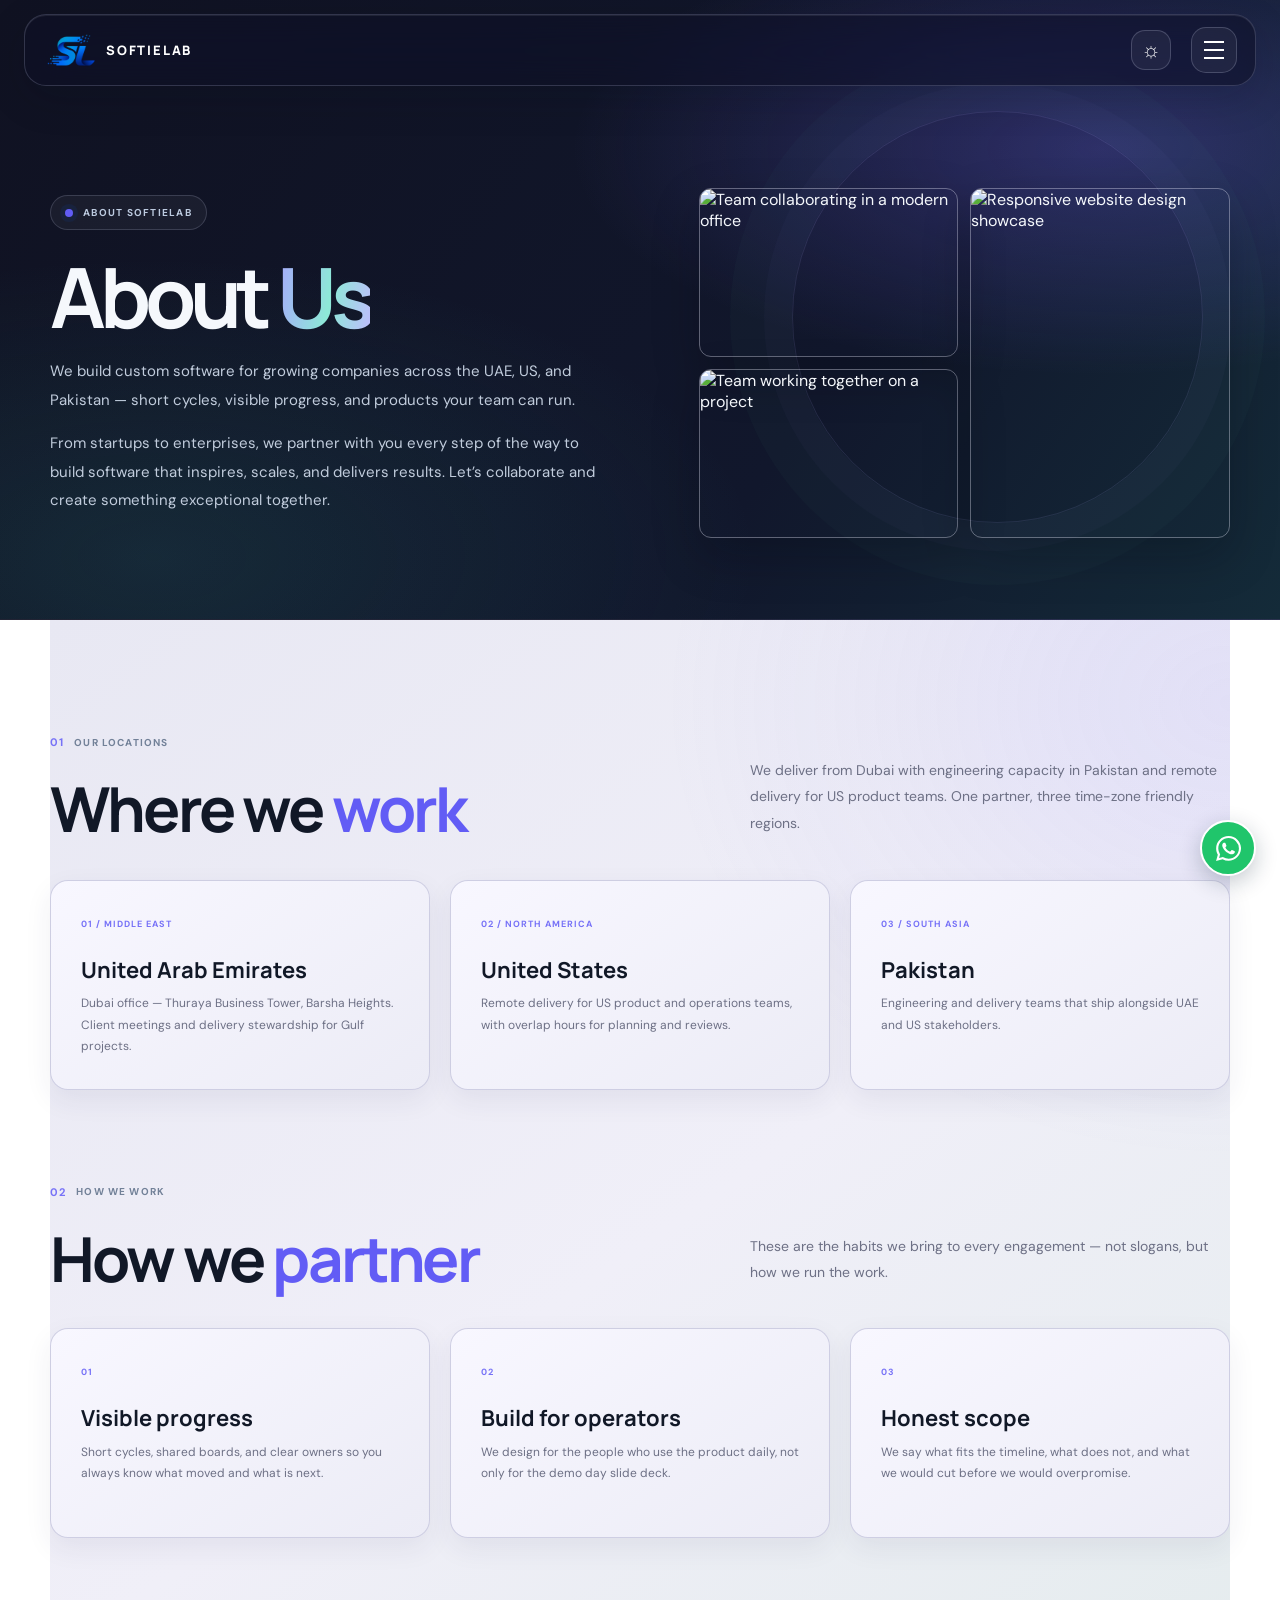
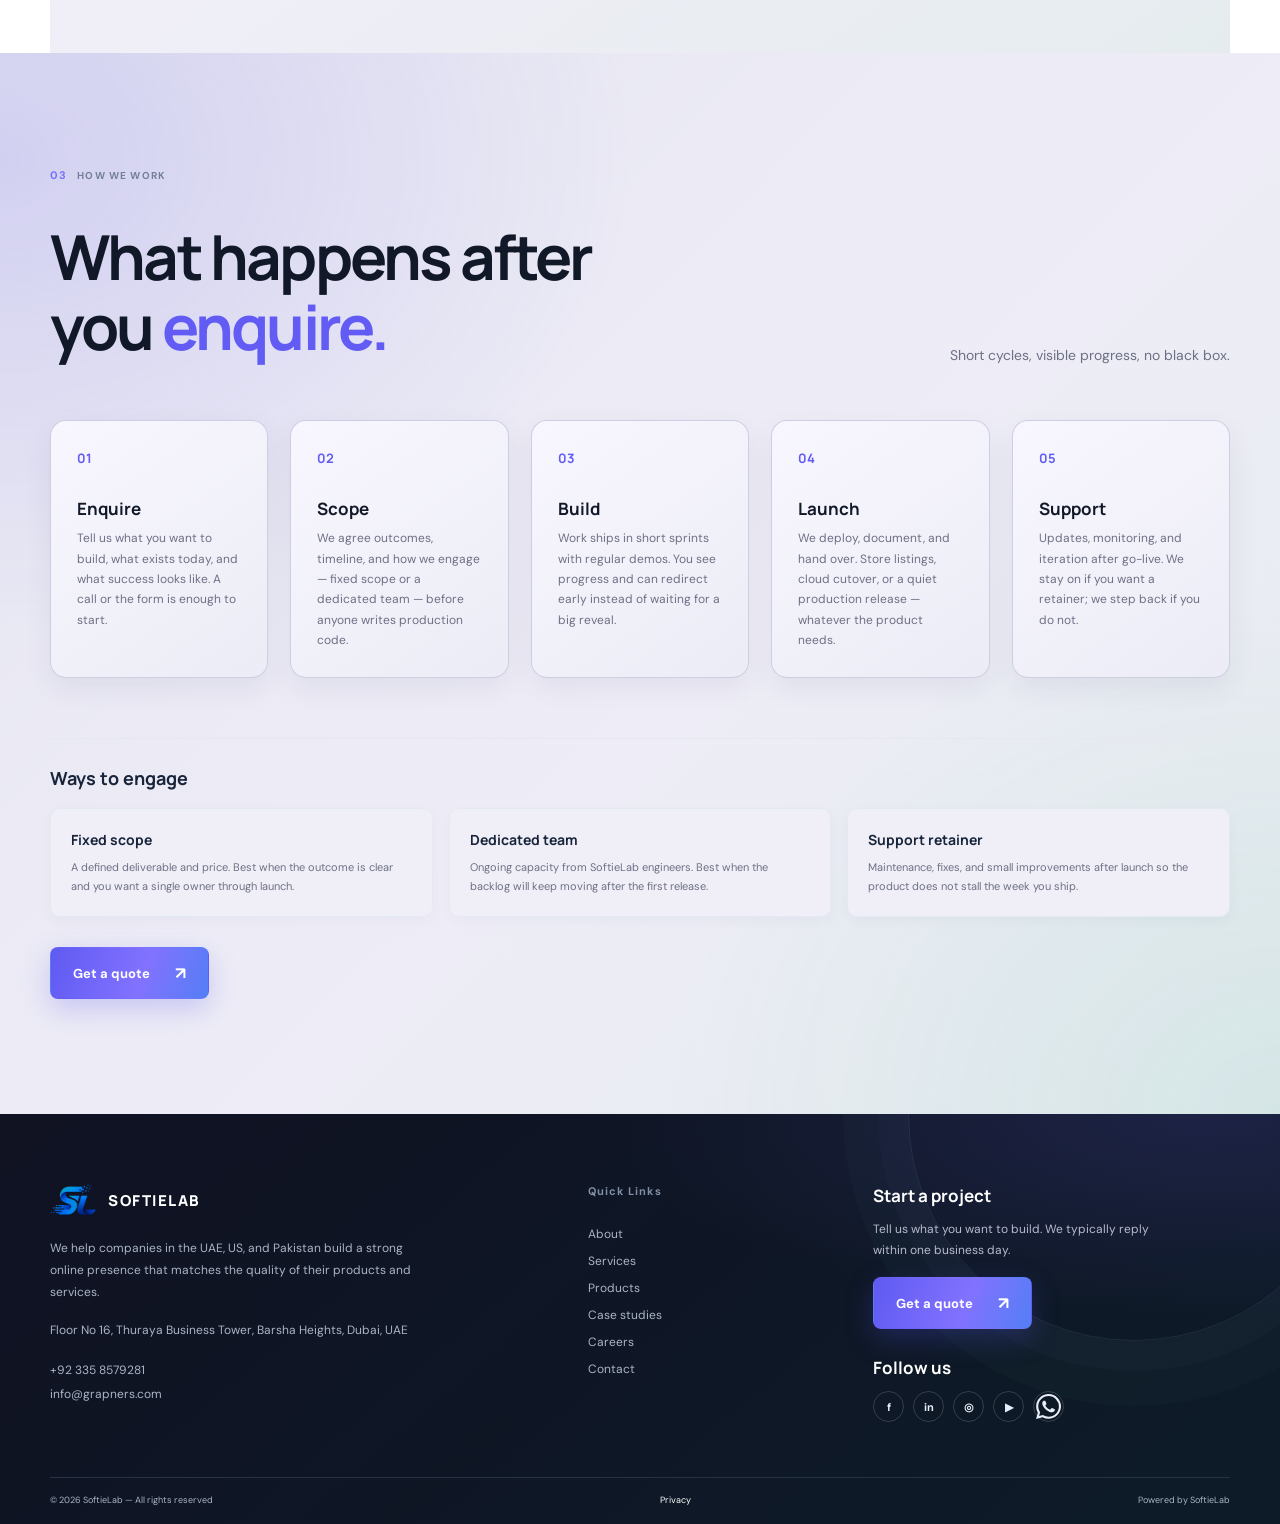
==== commit febcd9a7: "Update website" ====
--- a/about.html
+++ b/about.html
@@ -9,8 +9,8 @@
     <link rel="preconnect" href="https://fonts.googleapis.com">
     <link rel="preconnect" href="https://fonts.gstatic.com" crossorigin>
     <link href="https://fonts.googleapis.com/css2?family=DM+Sans:wght@400;500;600;700&family=Manrope:wght@400;500;600;700;800&display=swap" rel="stylesheet">
-    <link rel="stylesheet" href="styles.css?v=20261028-polished-menu-v3">
-    <script src="script.js?v=20261028-polished-menu" defer></script>
+    <link rel="stylesheet" href="styles.css?v=20261029-logo-original-color-14">
+    <script src="script.js?v=20261029-menu-scroll-logo-casefix-10" defer></script>
   </head>
   <body class="inner-page">
     <header class="site-header">
--- a/styles.css
+++ b/styles.css
@@ -790,8 +790,221 @@
   .main-nav > .button { grid-column: 1; grid-row: 8; margin-top: 22px; }
   .main-nav .menu-aside { grid-column: 1; grid-row: 9; margin-top: 25px; padding-top: 18px; }
 }
+
+:root {
+  --blue: #1768f5;
+  --blue-dark: #0b53d4;
+  --ink: #101828;
+  --muted: #64748b;
+  --line: #e4eaf3;
+  --paper: #fff;
+  --soft: #f3f7fd;
+}
+
+body { color: var(--ink); background: var(--paper); }
+a:focus-visible, button:focus-visible, input:focus-visible, textarea:focus-visible, select:focus-visible, summary:focus-visible {
+  outline: 3px solid #5b9cff;
+  outline-offset: 3px;
+}
+.blue-text { color: var(--blue); }
+.button {
+  border-color: var(--blue);
+  border-radius: 8px;
+  background: linear-gradient(110deg, #1768f5, #287ef3);
+  box-shadow: 0 8px 22px rgba(23, 104, 245, .18);
+}
+.button:hover {
+  border-color: var(--blue-dark);
+  background: linear-gradient(110deg, #0b53d4, #1768f5);
+  box-shadow: 0 12px 26px rgba(23, 104, 245, .26);
+}
+.button-small { border-radius: 8px; }
+.hero::before {
+  background:
+    radial-gradient(ellipse at 50% 32%, rgba(12, 39, 72, .12), transparent 44%),
+    linear-gradient(180deg, rgba(5, 13, 24, .48) 0%, rgba(5, 15, 29, .65) 58%, rgba(5, 15, 29, .88) 100%);
+}
+.hero .eyebrow { color: #d7e4f6; }
+.hero .blue-text { color: #74aaff; }
+.hero-description { color: #d2dceb; }
+.hero-actions .button { min-height: 52px; }
+.hero-secondary { border-color: rgba(215, 230, 250, .55); background: rgba(10, 23, 41, .32); }
+.hero-secondary:hover { border-color: var(--blue); }
+.section-kicker { color: #728198; }
+.section-kicker > span { color: var(--blue); }
+.intro { padding-top: 132px; padding-bottom: 118px; }
+.home-about-images img, .about-image-grid img { border-radius: 12px; }
+.services {
+  background: linear-gradient(180deg, #f1f6fd 0%, #f8faff 100%);
+}
+.service-card {
+  border-color: #e4eaf3;
+  border-radius: 12px;
+  box-shadow: 0 5px 16px rgba(19, 40, 73, .035);
+  transition: transform .24s ease, box-shadow .24s ease, border-color .24s ease;
+}
+.service-card:hover {
+  transform: translateY(-5px);
+  border-color: #cbdcff;
+  box-shadow: 0 16px 34px rgba(19, 40, 73, .1);
+}
+.service-icon { border-radius: 10px; }
+.service-card h3, .step h3, .engagement > h3, .engagement-grid b { color: #17243a; }
+.process { padding-block: 124px; }
+.step { border-top-color: #e3eaf3; }
+.step > span { color: var(--blue); }
+.engagement-grid article {
+  border-color: #e4eaf3;
+  border-radius: 10px;
+  box-shadow: 0 4px 14px rgba(19, 40, 73, .035);
+}
+.work {
+  background:
+    radial-gradient(ellipse at 80% 6%, rgba(35, 91, 166, .16), transparent 35%),
+    linear-gradient(140deg, #0b1728, #0a1422 68%, #101f34);
+}
+.work .case-feature { border-radius: 12px; }
+.work .case-feature > img { transition: transform .5s ease; }
+.work .case-feature:hover > img { transform: scale(1.025); }
+.work .text-link, .work .case-feature a { color: #8bb9ff; }
+.industries {
+  background: linear-gradient(180deg, #f2f7fd 0%, #f8faff 100%);
+}
+.industry-grid {
+  gap: 12px;
+  border: 0;
+}
+.industry-grid article {
+  min-height: 182px;
+  border: 1px solid #e4eaf3;
+  border-radius: 11px;
+  background: rgba(255, 255, 255, .9);
+  transition: transform .2s ease, border-color .2s ease, box-shadow .2s ease;
+}
+.industry-grid article:hover {
+  transform: translateY(-3px);
+  border-color: #cbdcff;
+  box-shadow: 0 12px 28px rgba(19, 40, 73, .07);
+}
+.quote-section {
+  background:
+    radial-gradient(ellipse at 82% 18%, rgba(53, 119, 213, .24), transparent 36%),
+    linear-gradient(120deg, #10243d, #123b70);
+}
+.quote-avatar { background: #347ef1; }
+.site-footer { background: linear-gradient(140deg, #091522, #0b192a); }
+.page-hero, .about-hero {
+  position: relative;
+  isolation: isolate;
+  overflow: hidden;
+  background:
+    radial-gradient(ellipse at 82% 25%, rgba(35, 105, 193, .25), transparent 34%),
+    radial-gradient(ellipse at 12% 90%, rgba(24, 76, 136, .18), transparent 38%),
+    linear-gradient(125deg, #091522, #0b1c31 64%, #102844);
+}
+.page-hero::after, .about-hero::after {
+  position: absolute;
+  z-index: -1;
+  inset: 0;
+  content: "";
+  opacity: .14;
+  background-image: radial-gradient(rgba(171, 204, 247, .7) .7px, transparent .7px);
+  background-size: 24px 24px;
+  mask-image: linear-gradient(90deg, transparent 10%, #000 100%);
+}
+.page-hero .blue-text, .about-hero-copy .blue-text { color: #78adff; }
+.page-hero .eyebrow, .about-hero .eyebrow { color: #bdcbe0; }
+.page-hero p, .about-hero-copy p { color: #c1ccdc; }
+.page-section { padding-block: 108px; }
+.page-section-tint { background: linear-gradient(180deg, #f2f7fd, #f8faff); }
+.page-stat-grid article, .detail-card, .case-card, .process-list li,
+.location-grid article, .partner-grid article, .image-card, .case-feature {
+  border-color: #e3eaf3;
+  border-radius: 12px;
+  box-shadow: 0 6px 20px rgba(19, 40, 73, .045);
+  transition: transform .22s ease, border-color .22s ease, box-shadow .22s ease;
+}
+.page-stat-grid article:hover, .detail-card:hover, .case-card:hover, .process-list li:hover,
+.location-grid article:hover, .partner-grid article:hover, .image-card:hover, .case-feature:hover {
+  transform: translateY(-4px);
+  border-color: #cbdcff;
+  box-shadow: 0 16px 34px rgba(19, 40, 73, .1);
+}
+.page-stat-grid article, .detail-card, .case-card, .process-list li,
+.location-grid article, .partner-grid article, .image-card, .case-feature { background-color: #fff; }
+.page-stat-grid article > strong, .detail-card a, .case-card a, .image-card a, .case-feature a { color: var(--blue); }
+.image-card > img, .case-feature > img { background: #eaf1fb; }
+.image-card > img, .case-feature > img { transition: transform .45s ease; }
+.image-card:hover > img, .case-feature:hover > img { transform: scale(1.025); }
+.page-cta {
+  margin-block: 28px;
+  padding: 46px;
+  border: 1px solid #dfe9f8;
+  border-radius: 16px;
+  background: linear-gradient(115deg, #f0f6ff, #f7faff 68%, #eaf3ff);
+}
+.page-cta .button { flex: 0 0 auto; }
+.contact-form input, .contact-form textarea, .contact-form select {
+  border-color: #dbe4f0;
+  border-radius: 8px;
+  background: #fff;
+}
+.contact-form input:focus, .contact-form textarea:focus, .contact-form select:focus {
+  border-color: #79aaff;
+  box-shadow: 0 0 0 4px rgba(23, 104, 245, .1);
+}
+.whatsapp-float { box-shadow: 0 7px 22px rgba(14, 33, 54, .24); }
+body.dark-theme {
+  --blue: #70a8ff;
+  --blue-dark: #4387ee;
+  --ink: #edf3fc;
+  --muted: #a9b7cb;
+  --line: #26364b;
+  --paper: #101a29;
+  --soft: #0d1726;
+}
+body.dark-theme .services, body.dark-theme .industries, body.dark-theme .page-section-tint {
+  background: linear-gradient(180deg, #0d1726, #101a29);
+}
+body.dark-theme .service-card, body.dark-theme .engagement-grid article,
+body.dark-theme .industry-grid article, body.dark-theme .page-stat-grid article,
+body.dark-theme .detail-card, body.dark-theme .case-card, body.dark-theme .process-list li,
+body.dark-theme .location-grid article, body.dark-theme .partner-grid article,
+body.dark-theme .image-card, body.dark-theme .case-feature {
+  border-color: #293a51;
+  background: #142236;
+  box-shadow: 0 8px 22px rgba(0, 0, 0, .13);
+}
+body.dark-theme .service-card h3, body.dark-theme .step h3, body.dark-theme .engagement > h3,
+body.dark-theme .engagement-grid b, body.dark-theme .industry-grid h3,
+body.dark-theme .page-stat-grid h3, body.dark-theme .detail-card h3, body.dark-theme .case-card h3,
+body.dark-theme .process-list h3, body.dark-theme .location-grid h3, body.dark-theme .partner-grid h3,
+body.dark-theme .image-card h3 { color: #edf3fc; }
+body.dark-theme .industry-grid, body.dark-theme .industry-grid article { border-color: #293a51; }
+body.dark-theme .page-cta { border-color: #2b4564; background: linear-gradient(115deg, #132943, #142236); }
+body.dark-theme .contact-form input, body.dark-theme .contact-form textarea, body.dark-theme .contact-form select {
+  border-color: #33465e;
+  color: #edf3fc;
+  background: #142236;
+}
+@media (max-width: 700px) {
+  .intro { padding-top: 92px; padding-bottom: 82px; }
+  .process, .industries { padding-block: 78px; }
+  .services, .work { padding-block: 78px; }
+  .service-card { border-radius: 11px; }
+  .industry-grid { gap: 9px; }
+  .industry-grid article { min-height: 160px; padding: 17px; }
+  .page-section { padding-block: 76px; }
+  .page-cta { margin-inline: 20px; padding: 26px 22px; border-radius: 13px; }
+  .page-hero::after, .about-hero::after { opacity: .1; }
+}
+@media (prefers-reduced-motion: reduce) {
+  .service-card, .industry-grid article, .page-stat-grid article, .detail-card, .case-card,
+  .process-list li, .location-grid article, .partner-grid article, .image-card, .case-feature,
+  .image-card > img, .case-feature > img { transition-duration: .01ms; }
+}
 .site-header, .inner-page .site-header {
-  background-color: rgba(0, 0, 0, .45);
+  background-color: rgba(5, 13, 24, .94);
   border-bottom-color: rgba(255, 255, 255, .12);
   backdrop-filter: none;
   -webkit-backdrop-filter: none;
@@ -801,6 +1014,1633 @@
   border-bottom-color: transparent;
 }
 .home-header.solid-background, body.menu-open .home-header {
-  background-color: rgba(0, 0, 0, .45);
+  background-color: rgba(0, 0, 0, .68);
   border-bottom-color: rgba(255, 255, 255, .12);
 }
+
+.hero::after {
+  position: absolute;
+  z-index: 1;
+  inset: -20%;
+  content: "";
+  pointer-events: none;
+  opacity: .55;
+  background:
+    radial-gradient(ellipse at 18% 72%, rgba(19, 105, 235, .2), transparent 36%),
+    radial-gradient(ellipse at 84% 24%, rgba(45, 154, 255, .18), transparent 32%);
+  animation: hero-glow-drift 18s ease-in-out infinite alternate;
+}
+.hero-copy > * {
+  animation: hero-rise .7s both;
+}
+.hero-copy > :nth-child(2) { animation-delay: .08s; }
+.hero-copy > :nth-child(3) { animation-delay: .16s; }
+.hero-copy > :nth-child(4) { animation-delay: .22s; }
+.hero-copy > :nth-child(5) { animation-delay: .3s; }
+.hero .blue-text {
+  color: #a7ccff;
+  background: linear-gradient(100deg, #72aaff 8%, #a5d5ff 48%, #78a8ff 88%);
+  background-size: 180% auto;
+  -webkit-background-clip: text;
+  background-clip: text;
+  -webkit-text-fill-color: transparent;
+  animation: hero-rise .7s both, text-glow-drift 8s ease-in-out .7s infinite alternate;
+}
+.hero-capabilities {
+  display: inline-flex;
+  align-items: center;
+  gap: 13px;
+  margin: 0 0 30px;
+  padding: 11px 16px;
+  border: 1px solid rgba(208, 227, 255, .19);
+  border-radius: 999px;
+  color: #d3e2f5;
+  background: rgba(10, 25, 45, .34);
+  box-shadow: inset 0 1px rgba(255, 255, 255, .06), 0 10px 38px rgba(0, 0, 0, .12);
+  font-size: 11px;
+  font-weight: 600;
+  letter-spacing: .15px;
+  backdrop-filter: blur(8px);
+}
+.hero-capabilities i {
+  width: 3px;
+  height: 3px;
+  flex: 0 0 3px;
+  border-radius: 50%;
+  background: #75adff;
+  box-shadow: 0 0 10px rgba(117, 173, 255, .8);
+}
+.hero-actions .button {
+  transition: transform .24s ease, box-shadow .24s ease, border-color .24s ease, background .24s ease;
+}
+.hero-actions .button:first-child {
+  box-shadow: 0 8px 26px rgba(25, 106, 247, .32), inset 0 1px rgba(255, 255, 255, .22);
+}
+.hero-actions .button:first-child:hover {
+  transform: translateY(-3px);
+  box-shadow: 0 14px 34px rgba(25, 106, 247, .42), inset 0 1px rgba(255, 255, 255, .25);
+}
+.section-heading h2, .page-heading h2, .intro h2, .contact h2 {
+  text-wrap: balance;
+}
+.section-kicker {
+  letter-spacing: 1.15px;
+  text-transform: uppercase;
+}
+.service-card, .industry-grid article, .location-grid article, .partner-grid article,
+.detail-card, .case-card, .image-card, .case-feature, .page-stat-grid article,
+.process-list li, .engagement-grid article {
+  position: relative;
+  overflow: hidden;
+}
+.service-card::before, .industry-grid article::before, .location-grid article::before,
+.partner-grid article::before, .detail-card::before, .case-card::before,
+.image-card::before, .case-feature::before, .page-stat-grid article::before,
+.process-list li::before, .engagement-grid article::before {
+  position: absolute;
+  inset: 0 0 auto;
+  height: 2px;
+  content: "";
+  opacity: 0;
+  background: linear-gradient(90deg, transparent, #66a5ff, #b1d5ff, transparent);
+  transition: opacity .24s ease;
+}
+.service-card:hover::before, .industry-grid article:hover::before,
+.location-grid article:hover::before, .partner-grid article:hover::before,
+.detail-card:hover::before, .case-card:hover::before, .image-card:hover::before,
+.case-feature:hover::before, .page-stat-grid article:hover::before,
+.process-list li:hover::before, .engagement-grid article:hover::before {
+  opacity: 1;
+}
+.service-icon {
+  background-image: linear-gradient(140deg, rgba(255, 255, 255, .8), transparent);
+  box-shadow: inset 0 0 0 1px rgba(35, 91, 166, .06);
+}
+.home-about-images img, .about-image-grid img {
+  transition: transform .6s cubic-bezier(.2, .7, .2, 1), box-shadow .3s ease;
+}
+.home-about-images img:hover, .about-image-grid img:hover {
+  z-index: 1;
+  transform: translateY(-4px) scale(1.015);
+  box-shadow: 0 18px 38px rgba(10, 26, 48, .18);
+}
+.page-hero .eyebrow, .about-hero .eyebrow {
+  letter-spacing: 1.25px;
+  text-transform: uppercase;
+}
+.page-hero h1 .blue-text, .about-hero h1 .blue-text {
+  color: #8dbaff;
+  background: linear-gradient(100deg, #74aaff, #b1d8ff 52%, #78a8ff);
+  -webkit-background-clip: text;
+  background-clip: text;
+  -webkit-text-fill-color: transparent;
+}
+.page-cta {
+  position: relative;
+  overflow: hidden;
+}
+.page-cta::after {
+  position: absolute;
+  top: -50%;
+  right: -4%;
+  width: 250px;
+  height: 250px;
+  border: 1px solid rgba(74, 133, 211, .13);
+  border-radius: 50%;
+  content: "";
+  box-shadow: 0 0 0 24px rgba(74, 133, 211, .035), 0 0 0 48px rgba(74, 133, 211, .025);
+  pointer-events: none;
+}
+.site-footer a:not(.button) { transition: color .2s ease; }
+.site-footer a:not(.button):hover { color: #9dc4ff; }
+.whatsapp-float { transition: transform .22s ease, box-shadow .22s ease; }
+.whatsapp-float:hover {
+  transform: translateY(-3px) scale(1.04);
+  box-shadow: 0 12px 28px rgba(14, 33, 54, .3);
+}
+
+.has-motion .reveal-on-scroll {
+  opacity: 0;
+  transform: translate3d(0, 28px, 0) scale(.985);
+  transition:
+    opacity .62s ease var(--reveal-delay, 0ms),
+    transform .72s cubic-bezier(.2, .7, .2, 1) var(--reveal-delay, 0ms);
+}
+.has-motion .reveal-on-scroll.is-visible {
+  opacity: 1;
+  transform: translate3d(0, 0, 0) scale(1);
+}
+.site-header::after {
+  position: absolute;
+  inset: auto auto 0 0;
+  width: var(--scroll-progress, 0%);
+  height: 2px;
+  content: "";
+  pointer-events: none;
+  background: linear-gradient(90deg, #39a8ff, #5cd5d0 58%, #81aaff);
+  box-shadow: 0 0 12px rgba(69, 183, 231, .36);
+  transition: width .1s linear;
+}
+.hero-video {
+  transform: scale(1.04);
+  animation: hero-video-drift 28s ease-in-out infinite alternate;
+  will-change: transform;
+}
+.hero-backdrop::before {
+  animation: hero-grid-drift 36s ease-in-out infinite alternate;
+}
+.hero .blue-text {
+  background-image: linear-gradient(100deg, #83b9ff 6%, #8de5e2 52%, #91b6ff 92%);
+  background-size: 200% auto;
+}
+.service-card, .industry-grid article, .location-grid article, .partner-grid article,
+.detail-card, .case-card, .image-card, .case-feature, .page-stat-grid article,
+.process-list li, .engagement-grid article {
+  transition:
+    transform .28s cubic-bezier(.2, .7, .2, 1),
+    box-shadow .28s ease,
+    border-color .28s ease,
+    background-color .28s ease;
+}
+.button {
+  position: relative;
+  isolation: isolate;
+  overflow: hidden;
+}
+.button::after {
+  position: absolute;
+  z-index: -1;
+  inset: -20% auto -20% -45%;
+  width: 35%;
+  content: "";
+  opacity: 0;
+  background: linear-gradient(90deg, transparent, rgba(255, 255, 255, .28), transparent);
+  transform: skewX(-20deg);
+  transition: transform .55s ease, opacity .2s ease;
+}
+.button:hover::after {
+  opacity: 1;
+  transform: translateX(440%) skewX(-20deg);
+}
+.text-link span, .case-feature a b, .image-card a b {
+  transition: transform .22s ease;
+}
+.text-link:hover span, .case-feature a:hover b, .image-card a:hover b {
+  transform: translate(3px, -2px);
+}
+
+@keyframes hero-rise {
+  from { opacity: 0; transform: translateY(15px); }
+  to { opacity: 1; transform: translateY(0); }
+}
+@keyframes hero-video-drift {
+  from { transform: scale(1.04) translate3d(-.35%, -.25%, 0); }
+  to { transform: scale(1.1) translate3d(.35%, .25%, 0); }
+}
+@keyframes hero-grid-drift {
+  from { background-position: 0 0, 0 0, 0 0, 0 0, 0 0; }
+  to { background-position: 28px 18px, -24px 12px, 16px -21px, 0 18px, -20px 14px; }
+}
+@keyframes hero-glow-drift {
+  from { transform: translate3d(-1.5%, 1%, 0) scale(.98); }
+  to { transform: translate3d(1.5%, -1%, 0) scale(1.02); }
+}
+@keyframes text-glow-drift {
+  from { background-position: 0% center; }
+  to { background-position: 100% center; }
+}
+
+@media (max-width: 700px) {
+  .hero-capabilities {
+    gap: 8px;
+    margin-bottom: 25px;
+    padding: 10px 12px;
+    font-size: 9px;
+  }
+  .hero-capabilities i { width: 2px; height: 2px; flex-basis: 2px; }
+  .hero .eyebrow { margin-bottom: 20px; }
+  .hero h1 { letter-spacing: -3px; }
+  .section-heading, .page-heading { align-items: flex-start; }
+}
+@media (max-width: 380px) {
+  .hero-capabilities { gap: 6px; font-size: 8px; }
+}
+@media (prefers-reduced-motion: reduce) {
+  .hero::after, .hero-copy > *, .hero .blue-text, .hero-video, .hero-backdrop::before { animation: none; }
+  .has-motion .reveal-on-scroll, .has-motion .reveal-on-scroll.is-visible {
+    opacity: 1;
+    transform: none;
+    transition: none;
+  }
+  .button::after { display: none; }
+}
+
+/* A more distinctive midnight, periwinkle, and mint studio palette. */
+:root {
+  --blue: #625cf5;
+  --blue-dark: #4b45db;
+  --ink: #17172a;
+  --muted: #6d7085;
+  --line: #e6e7f1;
+  --paper: #fff;
+  --soft: #f5f5fc;
+  --studio-violet: #716bff;
+  --studio-mint: #79e4d1;
+  --studio-midnight: #101222;
+}
+body.dark-theme {
+  --blue: #a4a0ff;
+  --blue-dark: #817aff;
+  --ink: #f2f1ff;
+  --muted: #a9abc0;
+  --line: #303149;
+  --paper: #111222;
+  --soft: #17182b;
+}
+.blue-text { color: var(--blue); }
+.button {
+  border-color: transparent;
+  background: linear-gradient(110deg, #5f5af2, #8272ff 58%, #547ef5);
+  box-shadow: 0 10px 28px rgba(89, 84, 235, .25);
+}
+.button:hover {
+  border-color: transparent;
+  background: linear-gradient(110deg, #4f49df, #7061f0 58%, #466de4);
+  box-shadow: 0 14px 32px rgba(89, 84, 235, .34);
+}
+.hero::before {
+  background:
+    radial-gradient(ellipse at 50% 35%, rgba(35, 44, 88, .04), transparent 42%),
+    linear-gradient(180deg, rgba(7, 9, 22, .37) 0%, rgba(9, 11, 27, .57) 48%, rgba(9, 11, 27, .9) 100%);
+}
+.hero::after {
+  opacity: .7;
+  background:
+    radial-gradient(ellipse at 20% 76%, rgba(99, 86, 255, .26), transparent 36%),
+    radial-gradient(ellipse at 83% 23%, rgba(82, 221, 204, .18), transparent 32%);
+}
+.hero .blue-text {
+  background-image: linear-gradient(100deg, #aaa4ff 4%, #8de9d7 55%, #c2baff 96%);
+}
+.hero-capabilities {
+  border-color: rgba(195, 199, 255, .22);
+  background: linear-gradient(110deg, rgba(19, 20, 45, .68), rgba(20, 37, 51, .5));
+}
+.hero-capabilities i {
+  background: var(--studio-mint);
+  box-shadow: 0 0 11px rgba(121, 228, 209, .8);
+}
+.hero-actions .button:first-child {
+  box-shadow: 0 10px 32px rgba(93, 87, 242, .38), inset 0 1px rgba(255, 255, 255, .22);
+}
+.hero-actions .button:first-child:hover {
+  box-shadow: 0 15px 40px rgba(93, 87, 242, .48), inset 0 1px rgba(255, 255, 255, .24);
+}
+.hero-secondary {
+  border-color: rgba(216, 222, 255, .44);
+  background: rgba(18, 19, 43, .48);
+}
+.hero-secondary:hover {
+  border-color: rgba(139, 230, 215, .72);
+  background: rgba(37, 52, 70, .72);
+}
+.section-kicker > span, .step > span, .service-number,
+.industry-grid article > span, .location-grid article > span,
+.partner-grid article > span, .product-type {
+  color: #7772f7;
+}
+.services {
+  position: relative;
+  isolation: isolate;
+  overflow: hidden;
+  border: 1px solid #e8e8f4;
+  border-radius: 26px;
+  background:
+    radial-gradient(ellipse at 93% 0%, rgba(116, 108, 255, .11), transparent 36%),
+    radial-gradient(ellipse at 0% 100%, rgba(113, 226, 209, .1), transparent 30%),
+    linear-gradient(145deg, #f8f8ff, #f1f3fc 72%, #f9fbff);
+}
+.services .section-kicker > span { color: #716bfa; }
+.service-card {
+  border-color: rgba(224, 225, 240, .9);
+  background: linear-gradient(150deg, rgba(255, 255, 255, .98), rgba(250, 250, 255, .94));
+}
+.service-card:nth-child(3n + 2) .service-icon {
+  color: #268d83;
+  background-color: #e5f8f3;
+}
+.service-card:nth-child(3n + 3) .service-icon {
+  color: #6959d8;
+  background-color: #f0edff;
+}
+.service-card:hover {
+  border-color: #c4c0ff;
+  box-shadow: 0 20px 46px rgba(66, 65, 143, .13);
+}
+.service-card::before, .industry-grid article::before, .location-grid article::before,
+.partner-grid article::before, .detail-card::before, .case-card::before,
+.image-card::before, .case-feature::before, .page-stat-grid article::before,
+.process-list li::before, .engagement-grid article::before {
+  background: linear-gradient(90deg, transparent, #8278ff 48%, #7ce2d2, transparent);
+}
+.process.section-wrap {
+  position: relative;
+  isolation: isolate;
+  overflow: hidden;
+  padding: clamp(40px, 6vw, 78px);
+  border: 1px solid rgba(173, 180, 255, .14);
+  border-radius: 28px;
+  color: #f5f5ff;
+  background:
+    radial-gradient(ellipse at 86% 12%, rgba(103, 91, 246, .3), transparent 35%),
+    radial-gradient(ellipse at 6% 96%, rgba(54, 177, 165, .16), transparent 34%),
+    linear-gradient(135deg, #17182f, #111426 62%, #101a2b);
+  box-shadow: 0 25px 70px rgba(30, 30, 77, .12);
+}
+.process.section-wrap::after {
+  position: absolute;
+  z-index: -1;
+  top: -225px;
+  right: -120px;
+  width: 470px;
+  height: 470px;
+  border: 1px solid rgba(205, 207, 255, .09);
+  border-radius: 50%;
+  content: "";
+  box-shadow: 0 0 0 32px rgba(205, 207, 255, .025), 0 0 0 66px rgba(205, 207, 255, .018);
+  pointer-events: none;
+}
+.process .section-kicker { color: #b6b8d0; }
+.process .section-kicker > span, .process .step > span { color: var(--studio-mint); }
+.process h2 { color: #f5f5ff; }
+.process .process-top > p, .process .step p { color: #b4b8cb; }
+.process .steps { border-top-color: rgba(201, 205, 236, .22); }
+.process .step { border-top-color: rgba(201, 205, 236, .22); }
+.process .step h3, .process .engagement > h3 { color: #f5f5ff; }
+.process .engagement-grid article {
+  border-color: rgba(198, 202, 241, .14);
+  background: rgba(255, 255, 255, .055);
+  box-shadow: inset 0 1px rgba(255, 255, 255, .045);
+}
+.process .engagement-grid b { color: #f5f5ff; }
+.process .engagement-grid p { color: #b4b8cb; }
+.process .engagement-grid article:hover {
+  border-color: rgba(140, 230, 216, .45);
+  background: rgba(255, 255, 255, .085);
+}
+.work {
+  background:
+    radial-gradient(ellipse at 80% 6%, rgba(93, 88, 206, .24), transparent 35%),
+    linear-gradient(140deg, #111222, #111426 68%, #10202b);
+}
+.work .section-kicker > span { color: var(--studio-mint); }
+.work .section-heading h2, .work .section-heading > p { color: #f5f5ff; }
+.work .case-feature:hover {
+  border-color: rgba(137, 132, 255, .62);
+  box-shadow: 0 24px 54px rgba(0, 0, 0, .28);
+}
+.quote-section {
+  background:
+    radial-gradient(ellipse at 88% 18%, rgba(96, 86, 226, .4), transparent 36%),
+    radial-gradient(ellipse at 10% 100%, rgba(54, 171, 159, .2), transparent 36%),
+    linear-gradient(120deg, #17172e, #162b3b);
+}
+.quote-section .quote-heading h2, .quote-section .quote-heading p,
+.quote-section .quote-wrap blockquote, .quote-section .quote-person strong {
+  color: #f4f4ff;
+}
+.quote-section .quote-heading p, .quote-section .quote-person small,
+.quote-section #quote-count { color: #bcc1d5; }
+.quote-section .quote-avatar { background: linear-gradient(145deg, #6861f4, #31988d); }
+.quote-section .quote-bottom { border-top-color: rgba(222, 225, 249, .18); }
+.quote-section .quote-controls button {
+  border-color: rgba(224, 228, 250, .25);
+  color: #f4f4ff;
+  background: rgba(255, 255, 255, .06);
+}
+.quote-section .quote-controls button:hover {
+  border-color: var(--studio-mint);
+  background: rgba(121, 228, 209, .15);
+}
+.industries {
+  background:
+    radial-gradient(ellipse at 100% 0%, rgba(115, 107, 249, .1), transparent 32%),
+    linear-gradient(180deg, #f7f7fd, #f0f3fa);
+}
+.industry-grid article, .location-grid article, .partner-grid article,
+.detail-card, .case-card, .image-card, .page-stat-grid article, .process-list li {
+  border-color: #e4e5f1;
+  box-shadow: 0 8px 26px rgba(35, 36, 81, .045);
+}
+.industry-grid article:hover, .location-grid article:hover, .partner-grid article:hover,
+.detail-card:hover, .case-card:hover, .image-card:hover, .page-stat-grid article:hover,
+.process-list li:hover {
+  border-color: #c5c1ff;
+  box-shadow: 0 19px 42px rgba(67, 63, 139, .12);
+}
+.site-footer {
+  background:
+    radial-gradient(ellipse at 94% 0%, rgba(91, 78, 195, .2), transparent 35%),
+    linear-gradient(140deg, #101222, #0d1b28);
+}
+.page-hero, .about-hero {
+  background:
+    radial-gradient(ellipse at 86% 24%, rgba(111, 99, 239, .3), transparent 34%),
+    radial-gradient(ellipse at 12% 90%, rgba(54, 171, 159, .14), transparent 38%),
+    linear-gradient(125deg, #101222, #11172c 64%, #142b39);
+}
+.page-hero h1 .blue-text, .about-hero h1 .blue-text {
+  background-image: linear-gradient(100deg, #aaa4ff, #8de9d7 56%, #c2baff);
+}
+.page-section-tint {
+  background:
+    radial-gradient(ellipse at 100% 0%, rgba(112, 103, 239, .08), transparent 34%),
+    linear-gradient(180deg, #f7f7fd, #f0f3fa);
+}
+.page-cta {
+  border-color: #e1defe;
+  background:
+    radial-gradient(ellipse at 100% 0%, rgba(113, 104, 244, .13), transparent 43%),
+    radial-gradient(ellipse at 2% 100%, rgba(72, 196, 176, .1), transparent 35%),
+    linear-gradient(120deg, #f3f2ff, #f7fafc);
+}
+.contact-form input:focus, .contact-form textarea:focus, .contact-form select:focus {
+  border-color: #8580f6;
+  box-shadow: 0 0 0 4px rgba(98, 92, 245, .12);
+}
+body.dark-theme .services, body.dark-theme .industries, body.dark-theme .page-section-tint {
+  background: linear-gradient(145deg, #17182b, #111222);
+}
+body.dark-theme .service-card, body.dark-theme .engagement-grid article,
+body.dark-theme .industry-grid article, body.dark-theme .page-stat-grid article,
+body.dark-theme .detail-card, body.dark-theme .case-card, body.dark-theme .process-list li,
+body.dark-theme .location-grid article, body.dark-theme .partner-grid article,
+body.dark-theme .image-card, body.dark-theme .case-feature {
+  border-color: #303149;
+  background: #191a2d;
+}
+body.dark-theme .service-card h3, body.dark-theme .step h3, body.dark-theme .engagement > h3,
+body.dark-theme .engagement-grid b, body.dark-theme .industry-grid h3,
+body.dark-theme .page-stat-grid h3, body.dark-theme .detail-card h3, body.dark-theme .case-card h3,
+body.dark-theme .process-list h3, body.dark-theme .location-grid h3, body.dark-theme .partner-grid h3,
+body.dark-theme .image-card h3 { color: #f1f0ff; }
+body.dark-theme .service-card p, body.dark-theme .industry-grid p, body.dark-theme .location-grid p,
+body.dark-theme .partner-grid p, body.dark-theme .image-card p, body.dark-theme .case-feature p {
+  color: #adb0c4;
+}
+body.dark-theme .services { border-color: #292a42; }
+body.dark-theme .page-cta {
+  border-color: #343351;
+  background: linear-gradient(125deg, #1d1d37, #19232d);
+}
+@media (max-width: 700px) {
+  .services { border-radius: 20px; }
+  .process.section-wrap {
+    width: calc(100% - 32px);
+    padding: 38px 24px;
+    border-radius: 22px;
+  }
+  .process .steps { border-top: 0; }
+}
+@media (prefers-reduced-motion: reduce) {
+  .process.section-wrap::after { display: none; }
+}
+
+/* Shared studio layout: floating glass navigation, editorial page heroes, and warmer cards. */
+.site-header, .inner-page .site-header {
+  position: sticky;
+  top: 14px;
+  z-index: 22;
+  width: min(1280px, calc(100% - 48px));
+  height: 72px;
+  margin: 14px auto -86px;
+  padding: 8px 18px 8px 22px;
+  border: 1px solid rgba(217, 222, 255, .18);
+  border-radius: 22px;
+  background: rgba(15, 17, 36, .62);
+  box-shadow: 0 12px 40px rgba(8, 10, 25, .16), inset 0 1px rgba(255, 255, 255, .08);
+  backdrop-filter: blur(20px) saturate(140%);
+  -webkit-backdrop-filter: blur(20px) saturate(140%);
+  transition: background-color .25s ease, box-shadow .25s ease, border-color .25s ease;
+}
+.home-header {
+  margin-bottom: -86px;
+  background: rgba(15, 17, 36, .24);
+  border-color: rgba(217, 222, 255, .12);
+  backdrop-filter: blur(12px);
+  -webkit-backdrop-filter: blur(12px);
+}
+.home-header.solid-background {
+  background: rgba(15, 17, 36, .86);
+  border-color: rgba(217, 222, 255, .2);
+  box-shadow: 0 12px 40px rgba(8, 10, 25, .24), inset 0 1px rgba(255, 255, 255, .08);
+}
+.site-header .brand { gap: 10px; }
+.site-header .brand-mark { width: 49px; height: 38px; }
+.site-header .brand .brand-name {
+  font-size: 13px;
+  letter-spacing: 1.8px;
+}
+.site-header .theme-toggle {
+  width: 40px;
+  height: 40px;
+  flex-basis: 40px;
+  margin-right: 2px;
+  border-color: rgba(226, 229, 255, .2);
+  border-radius: 14px;
+  background: rgba(255, 255, 255, .055);
+  transition: transform .24s ease, border-color .24s ease, background .24s ease;
+}
+.site-header .theme-toggle:hover {
+  transform: rotate(12deg) translateY(-1px);
+  border-color: rgba(121, 228, 209, .55);
+  background: rgba(121, 228, 209, .12);
+}
+.menu-toggle {
+  width: 46px;
+  height: 46px;
+  flex-basis: 46px;
+  align-items: center;
+  border: 1px solid rgba(226, 229, 255, .2);
+  border-radius: 15px;
+  background: rgba(255, 255, 255, .055);
+  transition: transform .24s ease, border-color .24s ease, background .24s ease;
+}
+.menu-toggle span, .menu-toggle span:nth-child(2) { width: 20px; }
+.menu-toggle:hover {
+  transform: translateY(-1px);
+  border-color: rgba(121, 228, 209, .55);
+  background: rgba(121, 228, 209, .12);
+}
+.menu-toggle[aria-expanded="true"] span:first-child { transform: translateY(8px) rotate(45deg); }
+.menu-toggle[aria-expanded="true"] span:last-child { transform: translateY(-8px) rotate(-45deg); }
+.site-header::after {
+  right: auto;
+  left: 22px;
+  width: var(--scroll-progress, 0%);
+  max-width: calc(100% - 44px);
+  height: 2px;
+  margin: 0;
+  border-radius: 99px;
+}
+.main-nav, .main-nav.open {
+  width: 100%;
+  grid-template-columns: minmax(0, 1fr) minmax(340px, .82fr);
+  column-gap: clamp(52px, 9vw, 140px);
+  padding-inline: max(42px, calc((100vw - 1120px) / 2));
+  background:
+    radial-gradient(ellipse at 18% 44%, rgba(108, 99, 242, .2), transparent 34%),
+    radial-gradient(ellipse at 82% 90%, rgba(62, 177, 164, .12), transparent 35%),
+    linear-gradient(135deg, #111326, #15172d 62%, #10212b);
+}
+.main-nav .menu-heading {
+  position: relative;
+  align-self: stretch;
+  display: flex;
+  flex-direction: column;
+  justify-content: center;
+}
+.main-nav .menu-heading::after {
+  width: 130px;
+  height: 3px;
+  margin-top: 30px;
+  border-radius: 99px;
+  content: "";
+  background: linear-gradient(90deg, #7a70ff, #83e4d3, transparent);
+}
+.main-nav .menu-heading > span {
+  color: #b7b9d1;
+  letter-spacing: 2px;
+}
+.main-nav .menu-heading p {
+  max-width: 570px;
+  margin-top: 22px;
+  font-size: clamp(42px, 5.3vw, 72px);
+  line-height: 1.04;
+  letter-spacing: -3.4px;
+}
+.main-nav .menu-heading em {
+  color: #9c97ff;
+  background: linear-gradient(95deg, #a59eff, #88e5d6);
+  -webkit-background-clip: text;
+  background-clip: text;
+  -webkit-text-fill-color: transparent;
+}
+.main-nav > .nav-link {
+  position: relative;
+  display: flex;
+  align-items: center;
+  justify-content: space-between;
+  padding: 13px 10px 13px 0;
+  border-bottom-color: rgba(222, 225, 251, .12);
+  color: #f3f2ff;
+  transition: color .22s ease, padding .22s ease, border-color .22s ease;
+}
+.main-nav > .nav-link::after {
+  content: "\2197";
+  color: #7ee0d1;
+  font: 500 17px/1 var(--font-body);
+  opacity: 0;
+  transform: translate(-8px, 6px);
+  transition: opacity .22s ease, transform .22s ease;
+}
+.main-nav > .nav-link:hover, .main-nav > .nav-link.active {
+  padding-left: 8px;
+  color: #aaa5ff;
+  border-bottom-color: rgba(126, 224, 209, .38);
+}
+.main-nav > .nav-link:hover::after, .main-nav > .nav-link.active::after {
+  opacity: 1;
+  transform: translate(0, 0);
+}
+.main-nav > .button {
+  border-radius: 14px;
+  margin-top: 20px;
+}
+.main-nav .menu-aside {
+  border-top-color: rgba(222, 225, 251, .15);
+}
+.main-nav .menu-aside > span { color: #abb0c8; }
+.main-nav .menu-aside > a { color: #87e4d5; }
+.main-nav .menu-aside small { color: #aeb2c7; }
+body.menu-open .site-header, body.menu-open .home-header {
+  background: rgba(15, 17, 36, .28);
+  border-color: transparent;
+  box-shadow: none;
+}
+.page-hero, .about-hero {
+  min-height: 620px;
+  padding-top: 40px;
+  border-bottom: 1px solid rgba(222, 224, 255, .08);
+}
+.inner-page .page-hero { min-height: 620px; }
+.page-hero { position: relative; }
+.page-hero::before, .about-hero::before {
+  position: absolute;
+  top: 18%;
+  right: max(6%, calc((100vw - 1280px) / 2));
+  width: clamp(250px, 32vw, 430px);
+  aspect-ratio: 1;
+  border: 1px solid rgba(182, 180, 255, .12);
+  border-radius: 50%;
+  content: "";
+  box-shadow: 0 0 0 28px rgba(182, 180, 255, .025), 0 0 0 62px rgba(121, 228, 209, .02);
+  pointer-events: none;
+}
+.page-hero-inner {
+  position: relative;
+  z-index: 1;
+  max-width: 1180px;
+  padding-block: 156px 112px;
+}
+.page-hero .eyebrow, .about-hero .eyebrow {
+  width: fit-content;
+  margin-bottom: 25px;
+  padding: 10px 14px;
+  border: 1px solid rgba(218, 222, 255, .17);
+  border-radius: 999px;
+  background: rgba(255, 255, 255, .045);
+}
+.page-hero h1, .about-hero-copy h1 {
+  max-width: 900px;
+  font-size: clamp(58px, 8vw, 104px);
+  line-height: .99;
+  letter-spacing: -6px;
+  text-wrap: balance;
+}
+.page-hero p, .about-hero-copy p {
+  max-width: 650px;
+  font-size: 15px;
+  line-height: 1.9;
+}
+.page-hero p + p { margin-top: -5px; }
+.about-hero-inner {
+  position: relative;
+  z-index: 1;
+  grid-template-columns: 1fr .95fr;
+  gap: clamp(40px, 7vw, 92px);
+  padding-block: 140px 74px;
+}
+.about-hero-copy h1 { font-size: clamp(60px, 6.5vw, 86px); }
+.about-image-grid {
+  border-radius: 24px;
+  transform: rotate(1deg);
+}
+.about-image-grid img {
+  border: 1px solid rgba(240, 240, 255, .35);
+  box-shadow: 0 18px 48px rgba(4, 7, 18, .24);
+}
+.page-section { padding-block: clamp(76px, 9vw, 118px); }
+.page-section-tint {
+  position: relative;
+  isolation: isolate;
+}
+.page-heading {
+  gap: 44px;
+  margin-bottom: 36px;
+}
+.page-heading h2 {
+  font-size: clamp(38px, 5.2vw, 62px);
+  letter-spacing: -2.8px;
+}
+.page-heading > p {
+  max-width: 480px;
+  font-size: 14px;
+  line-height: 1.9;
+}
+.service-group + .service-group, .product-group + .product-group {
+  margin-top: 92px;
+  padding-top: 60px;
+  border-top: 1px solid var(--line);
+}
+.image-card-grid { gap: 22px; }
+.image-card {
+  border-radius: 18px;
+  background: linear-gradient(150deg, #fff, #f8f8ff);
+}
+.image-card > img, .case-feature > img {
+  height: 230px;
+  transition: transform .65s cubic-bezier(.2, .7, .2, 1), filter .4s ease;
+}
+.image-card > div {
+  min-height: 230px;
+  padding: 26px;
+}
+.image-card h3, .case-feature h2 {
+  letter-spacing: -.65px;
+}
+.image-card:hover > img, .case-feature:hover > img {
+  transform: scale(1.045);
+  filter: saturate(1.08);
+}
+.case-grid { gap: 28px; }
+.case-feature {
+  border-radius: 20px;
+  background: linear-gradient(150deg, #fff, #f8f8ff);
+}
+.case-feature > img { height: 275px; }
+.case-feature > div { min-height: 258px; padding: 28px; }
+.location-grid, .partner-grid { gap: 20px; }
+.location-grid article, .partner-grid article {
+  min-height: 210px;
+  padding: 30px;
+  border-radius: 18px;
+  background: linear-gradient(145deg, #fff, #fafaff);
+}
+.location-grid h3, .partner-grid h3 { font-size: 22px; }
+.process-list li {
+  border-radius: 16px;
+  padding: 26px;
+  background: linear-gradient(145deg, #fff, #fafaff);
+}
+.page-cta {
+  border-radius: 22px;
+  padding: clamp(28px, 4vw, 48px);
+}
+.site-footer {
+  position: relative;
+  overflow: hidden;
+}
+.site-footer::before {
+  position: absolute;
+  top: -225px;
+  right: -80px;
+  width: 450px;
+  height: 450px;
+  border: 1px solid rgba(174, 169, 255, .12);
+  border-radius: 50%;
+  content: "";
+  box-shadow: 0 0 0 30px rgba(174, 169, 255, .025), 0 0 0 65px rgba(121, 228, 209, .018);
+  pointer-events: none;
+}
+.footer-main, .footer-bottom { position: relative; z-index: 1; }
+.footer-brand p { max-width: 370px; color: #b8bbce; font-size: 12px; }
+.footer-links a { color: #c1c3d4; font-size: 12px; }
+.footer-links strong { color: #e6e5f4; font-size: 11px; }
+.footer-project p { color: #b8bbce; font-size: 12px; }
+.footer-bottom { border-top-color: rgba(220, 222, 244, .16); }
+.footer-bottom, .footer-bottom > a { color: #b4b8cb; }
+body.dark-theme .image-card, body.dark-theme .case-feature,
+body.dark-theme .location-grid article, body.dark-theme .partner-grid article,
+body.dark-theme .process-list li {
+  background: linear-gradient(145deg, #1d1e34, #181a2b);
+}
+body.dark-theme .page-hero, body.dark-theme .about-hero {
+  background:
+    radial-gradient(ellipse at 86% 24%, rgba(111, 99, 239, .26), transparent 34%),
+    linear-gradient(125deg, #111222, #121729 64%, #13252e);
+}
+@media (max-width: 900px) {
+  .site-header, .inner-page .site-header {
+    width: calc(100% - 32px);
+    padding-inline: 16px;
+  }
+  .main-nav, .main-nav.open {
+    grid-template-columns: minmax(0, .85fr) minmax(290px, .9fr);
+    column-gap: 48px;
+    padding-inline: 42px;
+  }
+  .page-hero, .about-hero { min-height: 560px; }
+  .page-hero-inner { padding-block: 140px 90px; }
+  .about-hero-inner { gap: 32px; }
+  .image-card-grid, .image-card-grid-single { gap: 16px; }
+}
+@media (max-width: 700px) {
+  .site-header, .inner-page .site-header, .home-header {
+    top: 10px;
+    width: calc(100% - 24px);
+    height: 62px;
+    margin: 10px auto -72px;
+    padding: 6px 9px 6px 13px;
+    border-radius: 19px;
+  }
+  .site-header .brand { gap: 7px; }
+  .site-header .brand-mark { width: 42px; height: 34px; }
+  .site-header .brand .brand-name { font-size: 11px; letter-spacing: 1.4px; }
+  .site-header .theme-toggle {
+    width: 36px;
+    height: 36px;
+    flex-basis: 36px;
+    border-radius: 12px;
+    font-size: 18px;
+  }
+  .menu-toggle {
+    width: 40px;
+    height: 40px;
+    flex-basis: 40px;
+    border-radius: 13px;
+  }
+  .main-nav, .main-nav.open {
+    width: 100%;
+    grid-template-columns: minmax(0, 1fr);
+    grid-template-rows: auto repeat(6, auto) auto auto;
+    align-content: start;
+    gap: 0;
+    padding: 96px 25px 30px;
+    background:
+      radial-gradient(ellipse at 90% 15%, rgba(100, 91, 231, .22), transparent 42%),
+      radial-gradient(ellipse at 6% 96%, rgba(62, 177, 164, .12), transparent 35%),
+      linear-gradient(150deg, #111326, #15172b 72%, #10212b);
+  }
+  .main-nav .menu-heading {
+    grid-column: 1;
+    grid-row: 1;
+    padding-bottom: 19px;
+  }
+  .main-nav .menu-heading p {
+    margin-top: 13px;
+    font-size: clamp(34px, 9vw, 44px);
+    letter-spacing: -2px;
+  }
+  .main-nav .menu-heading::after { margin-top: 16px; }
+  .main-nav > .nav-link { padding-block: 12px; font-size: 19px; }
+  .main-nav > .nav-link:nth-of-type(1) { grid-row: 2; }
+  .main-nav > .nav-link:nth-of-type(2) { grid-row: 3; }
+  .main-nav > .nav-link:nth-of-type(3) { grid-row: 4; }
+  .main-nav > .nav-link:nth-of-type(4) { grid-row: 5; }
+  .main-nav > .nav-link:nth-of-type(5) { grid-row: 6; }
+  .main-nav > .nav-link:nth-of-type(6) { grid-row: 7; }
+  .main-nav > .button { grid-row: 8; margin-top: 17px; }
+  .main-nav .menu-aside { grid-row: 9; margin-top: 17px; padding-top: 14px; }
+  .page-hero, .about-hero, .inner-page .page-hero { min-height: auto; }
+  .page-hero::before, .about-hero::before {
+    top: 23%;
+    right: -105px;
+    width: 260px;
+  }
+  .page-hero-inner { padding-block: 132px 68px; }
+  .page-hero h1, .about-hero-copy h1 {
+    font-size: clamp(48px, 13vw, 68px);
+    letter-spacing: -3.4px;
+  }
+  .page-hero p, .about-hero-copy p { font-size: 13px; }
+  .about-hero-inner { gap: 28px; padding-block: 132px 48px; }
+  .about-image-grid { height: 270px; }
+  .page-section { padding-block: 68px; }
+  .page-heading { gap: 16px; margin-bottom: 27px; }
+  .page-heading h2 { font-size: clamp(36px, 10vw, 48px); letter-spacing: -2px; }
+  .service-group + .service-group, .product-group + .product-group {
+    margin-top: 62px;
+    padding-top: 42px;
+  }
+  .image-card-grid, .image-card-grid-single, .case-grid,
+  .location-grid, .partner-grid { grid-template-columns: 1fr; }
+  .image-card > img, .case-feature > img { height: 215px; }
+  .image-card > div, .case-feature > div { min-height: 210px; padding: 22px; }
+  .location-grid article, .partner-grid article { min-height: 0; padding: 24px; }
+  .process-list li { padding: 22px; }
+  .page-cta { padding: 25px 22px; border-radius: 17px; }
+  .footer-main { gap: 30px; }
+  .site-footer::before { top: -255px; right: -235px; width: 370px; height: 370px; }
+}
+@media (prefers-reduced-motion: reduce) {
+  .site-header, .site-header *, .main-nav, .main-nav *,
+  .page-hero::before, .about-hero::before, .site-footer::before {
+    scroll-behavior: auto;
+    transition-duration: .01ms;
+  }
+}
+
+/* Deepen the long-form page surfaces and give the open menu its own visual identity. */
+:root {
+  --paper: #f0eff7;
+  --soft: #ecebf5;
+}
+body {
+  background:
+    radial-gradient(ellipse at 92% 18%, rgba(116, 105, 232, .045), transparent 30%),
+    #f0eff7;
+}
+.intro.section-wrap {
+  position: relative;
+  isolation: isolate;
+  width: 100%;
+  max-width: none;
+  margin: 0;
+  padding: 120px max(32px, calc((100vw - 1180px) / 2)) 105px;
+  color: #f1f0ff;
+  background:
+    radial-gradient(ellipse at 93% 8%, rgba(103, 93, 229, .26), transparent 34%),
+    radial-gradient(ellipse at 5% 90%, rgba(55, 172, 159, .13), transparent 34%),
+    linear-gradient(135deg, #15162b, #121528 62%, #10202b);
+}
+.intro .section-kicker { color: #b6b8d0; }
+.intro .section-kicker > span { color: var(--studio-mint); }
+.intro h2 { color: #f6f5ff; }
+.intro-copy p { color: #c1c3d6; }
+.intro .text-link { color: #a7a1ff; }
+.intro .stat-row { border-top-color: rgba(215, 218, 246, .18); }
+.intro .stat strong { color: #f5f4ff; }
+.intro .stat > span, .intro .stat-note { color: #aeb1c5; }
+.home-about-images img {
+  border: 1px solid rgba(226, 228, 255, .18);
+  box-shadow: 0 16px 38px rgba(2, 4, 17, .24);
+}
+.services.section-wrap {
+  border-radius: 0;
+  border-right: 0;
+  border-left: 0;
+  padding-top: 104px;
+  padding-bottom: 110px;
+  background:
+    radial-gradient(ellipse at 90% 0%, rgba(119, 109, 245, .16), transparent 36%),
+    radial-gradient(ellipse at 3% 95%, rgba(83, 186, 168, .1), transparent 34%),
+    linear-gradient(145deg, #e9e9f4, #f1f0f8 56%, #e8edf3);
+}
+.service-card {
+  border-color: rgba(209, 208, 229, .85);
+  background: linear-gradient(145deg, #f8f7ff, #efeff8);
+}
+.service-card h3 { color: #22213b; }
+.service-card p { color: #686a81; }
+.service-card:hover {
+  background: linear-gradient(145deg, #fff, #f0efff);
+  box-shadow: 0 20px 46px rgba(55, 52, 126, .16);
+}
+.industries.section-wrap {
+  width: 100%;
+  max-width: none;
+  padding: 100px max(32px, calc((100vw - 1180px) / 2));
+  background:
+    radial-gradient(ellipse at 0% 50%, rgba(109, 100, 235, .15), transparent 34%),
+    radial-gradient(ellipse at 100% 100%, rgba(74, 190, 172, .1), transparent 30%),
+    linear-gradient(130deg, #e7e7f2, #f0eff8 48%, #e7edf2);
+}
+.industries .section-kicker, .industries .section-heading, .industries .industry-grid {
+  max-width: 1180px;
+  margin-right: auto;
+  margin-left: auto;
+}
+.industry-grid article {
+  border-color: rgba(205, 205, 228, .86);
+  background: linear-gradient(145deg, rgba(250, 249, 255, .96), rgba(237, 238, 248, .96));
+}
+.industry-grid article:hover {
+  background: linear-gradient(145deg, #fff, #f0efff);
+}
+.locations.section-wrap {
+  width: 100%;
+  max-width: none;
+  padding: 104px max(32px, calc((100vw - 1180px) / 2));
+  background:
+    radial-gradient(ellipse at 90% 5%, rgba(106, 98, 231, .16), transparent 33%),
+    linear-gradient(145deg, #e4e6f0, #eeedf7 58%, #e5eeed);
+}
+.locations > .section-kicker, .locations > .section-heading,
+.locations > .location-grid { max-width: 1180px; margin-right: auto; margin-left: auto; }
+.location-grid article {
+  border-color: rgba(201, 202, 224, .88);
+  background: linear-gradient(145deg, #f7f6fc, #e9eaf4);
+}
+.location-grid article:hover {
+  background: linear-gradient(145deg, #fff, #edecff);
+}
+.trusted { border-block: 1px solid rgba(224, 225, 248, .1); }
+.contact.section-wrap {
+  position: relative;
+  isolation: isolate;
+  overflow: hidden;
+  width: 100%;
+  max-width: none;
+  grid-template-columns: minmax(0, .9fr) minmax(0, 1fr);
+  gap: clamp(42px, 8vw, 110px);
+  padding: 112px max(32px, calc((100vw - 1180px) / 2));
+  color: #f5f4ff;
+  background:
+    radial-gradient(ellipse at 88% 12%, rgba(105, 95, 235, .32), transparent 36%),
+    radial-gradient(ellipse at 6% 100%, rgba(53, 166, 154, .16), transparent 33%),
+    linear-gradient(130deg, #121428, #15162d 58%, #10242d);
+}
+.contact.section-wrap::after {
+  position: absolute;
+  z-index: -1;
+  top: -230px;
+  right: -120px;
+  width: 440px;
+  height: 440px;
+  border: 1px solid rgba(217, 218, 255, .1);
+  border-radius: 50%;
+  content: "";
+  box-shadow: 0 0 0 28px rgba(217, 218, 255, .025), 0 0 0 60px rgba(121, 228, 209, .018);
+}
+.contact .section-kicker { color: #b9bbd1; }
+.contact .section-kicker > span { color: var(--studio-mint); }
+.contact h2 { color: #f8f7ff; }
+.contact-copy > p { color: #bec1d3; }
+.contact-email { color: #9e9aff; }
+.contact-copy > div:not(.section-kicker) { color: #d3d4e4; }
+.contact-copy > div small, .contact-copy > div strong + span { color: #aeb1c7; }
+.contact-form { position: relative; z-index: 1; }
+.contact-form label { color: #d7d8e8; }
+.contact-form input, .contact-form select, .contact-form textarea {
+  border-color: rgba(222, 224, 247, .18);
+  border-radius: 12px;
+  color: #f6f5ff;
+  background: rgba(255, 255, 255, .065);
+}
+.contact-form input::placeholder, .contact-form textarea::placeholder { color: #9da2ba; }
+.contact-form select option { color: #1b1b31; background: #f6f5ff; }
+.contact-form input:focus, .contact-form textarea:focus, .contact-form select:focus {
+  border-color: #9e9aff;
+  background: rgba(255, 255, 255, .09);
+  box-shadow: 0 0 0 4px rgba(121, 228, 209, .1);
+}
+.form-message { color: #8de5d3; }
+.page-section {
+  background:
+    radial-gradient(ellipse at 95% 0%, rgba(116, 105, 232, .055), transparent 34%),
+    #f0eff7;
+}
+.page-section-tint {
+  background:
+    radial-gradient(ellipse at 0% 10%, rgba(112, 102, 236, .17), transparent 35%),
+    radial-gradient(ellipse at 100% 100%, rgba(75, 181, 168, .1), transparent 34%),
+    linear-gradient(135deg, #e5e5f1, #eeedf7 56%, #e4ebed);
+}
+.about-details, .service-groups, .product-groups, .case-studies-section {
+  background:
+    radial-gradient(ellipse at 100% 8%, rgba(112, 102, 236, .11), transparent 34%),
+    linear-gradient(145deg, #e8e8f3, #f0eff8 56%, #e5ecee);
+}
+.image-card, .case-feature, .location-grid article, .partner-grid article,
+.process-list li, .page-stat-grid article, .detail-card, .case-card {
+  border-color: rgba(203, 203, 225, .92);
+  background: linear-gradient(145deg, #f8f7ff, #ececf6);
+  box-shadow: 0 10px 28px rgba(40, 40, 87, .07);
+}
+.image-card:hover, .case-feature:hover, .location-grid article:hover,
+.partner-grid article:hover, .process-list li:hover, .detail-card:hover, .case-card:hover {
+  background: linear-gradient(145deg, #fff, #efeeff);
+  box-shadow: 0 22px 48px rgba(56, 51, 125, .15);
+}
+.image-card > div, .case-feature > div { background: transparent; }
+body.dark-theme .intro.section-wrap,
+body.dark-theme .contact.section-wrap {
+  color: #f5f4ff;
+}
+body.dark-theme .services.section-wrap,
+body.dark-theme .industries.section-wrap,
+body.dark-theme .locations.section-wrap,
+body.dark-theme .page-section,
+body.dark-theme .page-section-tint,
+body.dark-theme .about-details,
+body.dark-theme .service-groups,
+body.dark-theme .product-groups,
+body.dark-theme .case-studies-section {
+  background: linear-gradient(145deg, #17182b, #111222 62%, #142128);
+}
+body.dark-theme .service-card, body.dark-theme .industry-grid article,
+body.dark-theme .location-grid article, body.dark-theme .image-card,
+body.dark-theme .case-feature, body.dark-theme .partner-grid article,
+body.dark-theme .process-list li, body.dark-theme .page-stat-grid article,
+body.dark-theme .detail-card, body.dark-theme .case-card {
+  border-color: #33334e;
+  background: linear-gradient(145deg, #1d1e34, #191a2d);
+}
+body.dark-theme .contact-form input, body.dark-theme .contact-form select,
+body.dark-theme .contact-form textarea {
+  border-color: rgba(222, 224, 247, .18);
+  color: #f6f5ff;
+  background: rgba(255, 255, 255, .065);
+}
+
+.main-nav, .main-nav.open {
+  inset: 14px;
+  width: auto;
+  height: calc(100vh - 28px);
+  height: calc(100dvh - 28px);
+  min-height: 0;
+  padding: 108px clamp(36px, 7vw, 105px) 48px;
+  border: 1px solid rgba(218, 220, 255, .16);
+  border-radius: 30px;
+  background:
+    radial-gradient(ellipse at 10% 12%, rgba(118, 106, 255, .27), transparent 38%),
+    radial-gradient(ellipse at 91% 87%, rgba(63, 195, 175, .17), transparent 35%),
+    linear-gradient(135deg, rgba(18, 19, 42, .98), rgba(18, 21, 43, .99) 58%, rgba(13, 36, 42, .98));
+  box-shadow: 0 32px 100px rgba(4, 5, 16, .48), inset 0 1px rgba(255, 255, 255, .08);
+  backdrop-filter: blur(28px) saturate(135%);
+  -webkit-backdrop-filter: blur(28px) saturate(135%);
+}
+body.menu-open .main-nav {
+  inset: 14px;
+  width: auto;
+  height: calc(100vh - 28px);
+  height: calc(100dvh - 28px);
+  min-height: 0;
+}
+.main-nav::before {
+  position: absolute;
+  top: 34px;
+  right: clamp(36px, 7vw, 105px);
+  left: clamp(36px, 7vw, 105px);
+  height: 1px;
+  content: "";
+  background: linear-gradient(90deg, rgba(162, 155, 255, .55), rgba(127, 229, 212, .25), transparent);
+  pointer-events: none;
+}
+.main-nav .menu-heading {
+  grid-row: 1 / 8;
+  padding-right: 18px;
+}
+.main-nav .menu-heading > span { color: #c1c0d8; }
+.main-nav .menu-heading p {
+  font-size: clamp(42px, 5.2vw, 74px);
+  line-height: 1.01;
+}
+.main-nav .menu-heading em {
+  background-image: linear-gradient(105deg, #aaa3ff 5%, #84e2d2 88%);
+}
+.main-nav > .nav-link {
+  min-height: 57px;
+  margin: 3px 0;
+  padding: 12px 15px 12px 14px;
+  border: 1px solid rgba(222, 225, 251, .095);
+  border-radius: 15px;
+  background: rgba(255, 255, 255, .032);
+  font-size: clamp(19px, 2vw, 24px);
+}
+.main-nav > .nav-link::before {
+  min-width: 32px;
+  margin-right: 15px;
+  color: #8e91ae;
+  font: 600 10px/1 var(--font-body);
+  letter-spacing: 1px;
+}
+.main-nav > .nav-link:nth-of-type(1)::before { content: "01"; }
+.main-nav > .nav-link:nth-of-type(2)::before { content: "02"; }
+.main-nav > .nav-link:nth-of-type(3)::before { content: "03"; }
+.main-nav > .nav-link:nth-of-type(4)::before { content: "04"; }
+.main-nav > .nav-link:nth-of-type(5)::before { content: "05"; }
+.main-nav > .nav-link:nth-of-type(6)::before { content: "06"; }
+.main-nav > .nav-link::after { margin-left: auto; }
+.main-nav > .nav-link:hover, .main-nav > .nav-link.active {
+  padding-left: 18px;
+  border-color: rgba(160, 153, 255, .35);
+  background: linear-gradient(100deg, rgba(115, 105, 246, .16), rgba(112, 226, 208, .065));
+}
+.main-nav > .button {
+  min-height: 47px;
+  padding-inline: 21px;
+  border-radius: 14px;
+}
+.main-nav .menu-aside {
+  margin-top: 22px;
+  padding-top: 18px;
+  border-top-color: rgba(220, 222, 249, .16);
+}
+.main-nav .menu-aside > a { color: #8de5d4; }
+body.menu-open .site-header, body.menu-open .home-header {
+  border-color: transparent;
+  background: transparent;
+  box-shadow: none;
+  backdrop-filter: none;
+  -webkit-backdrop-filter: none;
+}
+@media (max-width: 900px) {
+  .intro.section-wrap { padding-inline: 35px; }
+  .contact.section-wrap, .industries.section-wrap, .locations.section-wrap {
+    padding-right: 35px;
+    padding-left: 35px;
+  }
+}
+@media (max-width: 700px) {
+  .intro.section-wrap {
+    padding: 78px 22px 72px;
+  }
+  .services.section-wrap {
+    padding: 76px 20px 80px;
+  }
+  .industries.section-wrap, .locations.section-wrap {
+    padding: 76px 20px;
+  }
+  .contact.section-wrap {
+    grid-template-columns: minmax(0, 1fr);
+    gap: 34px;
+    padding: 76px 22px;
+  }
+  .contact-form { grid-template-columns: minmax(0, 1fr) minmax(0, 1fr); }
+  .main-nav, .main-nav.open {
+    inset: 7px;
+    width: auto;
+    height: calc(100vh - 14px);
+    height: calc(100dvh - 14px);
+    padding: 94px 22px 24px;
+    border-radius: 24px;
+  }
+  body.menu-open .main-nav {
+    inset: 7px;
+    width: auto;
+    height: calc(100vh - 14px);
+    height: calc(100dvh - 14px);
+  }
+  .main-nav::before {
+    top: 20px;
+    right: 22px;
+    left: 22px;
+  }
+  .main-nav .menu-heading {
+    grid-row: 1;
+    padding-right: 0;
+    padding-bottom: 16px;
+  }
+  .main-nav .menu-heading p {
+    font-size: clamp(34px, 9vw, 44px);
+    letter-spacing: -2px;
+  }
+  .main-nav .menu-heading::after { margin-top: 13px; }
+  .main-nav > .nav-link {
+    min-height: 47px;
+    margin: 2px 0;
+    padding: 9px 11px;
+    border-radius: 12px;
+    font-size: 17px;
+  }
+  .main-nav > .nav-link::before {
+    min-width: 24px;
+    margin-right: 9px;
+    font-size: 9px;
+  }
+  .main-nav > .nav-link:hover, .main-nav > .nav-link.active { padding-left: 14px; }
+  .main-nav > .button { min-height: 43px; margin-top: 12px; }
+  .main-nav .menu-aside {
+    gap: 6px;
+    margin-top: 12px;
+    padding-top: 10px;
+  }
+}
+@media (max-width: 380px) {
+  .main-nav, .main-nav.open { padding-right: 17px; padding-left: 17px; }
+  .main-nav > .nav-link { min-height: 43px; font-size: 16px; }
+}
+@media (prefers-reduced-motion: reduce) {
+  .main-nav::before, .contact.section-wrap::after { display: none; }
+}
+
+/* Make the client proof feel like a deliberate part of the home-page story. */
+.trusted.section-wrap {
+  display: grid;
+  grid-template-columns: minmax(210px, .7fr) minmax(0, 2fr);
+  align-items: center;
+  gap: clamp(32px, 6vw, 82px);
+  min-height: 230px;
+  padding: 48px max(32px, calc((100vw - 1180px) / 2));
+  border: 0;
+  color: #f5f4ff;
+  background:
+    radial-gradient(ellipse at 86% 4%, rgba(116, 105, 232, .2), transparent 38%),
+    radial-gradient(ellipse at 8% 100%, rgba(55, 172, 159, .11), transparent 36%),
+    linear-gradient(130deg, #121428, #15162d 58%, #10242d);
+}
+.trusted-copy .section-kicker { margin-bottom: 12px; color: #aeb1c8; }
+.trusted-copy .section-kicker > span { color: #84e2d2; }
+.trusted h2 {
+  margin: 0;
+  color: #f5f4ff;
+  font: 800 clamp(30px, 3.2vw, 42px)/1.08 var(--font-display);
+  letter-spacing: -1.8px;
+}
+.trusted h2 .blue-text {
+  color: #aaa3ff;
+  background: linear-gradient(100deg, #aaa3ff, #84e2d2);
+  -webkit-background-clip: text;
+  background-clip: text;
+  -webkit-text-fill-color: transparent;
+}
+.trusted-copy > p {
+  max-width: 260px;
+  margin: 12px 0 0;
+  color: #b7bbcf;
+  font-size: 12px;
+  line-height: 1.7;
+}
+.trusted-list {
+  display: grid;
+  grid-template-columns: repeat(3, minmax(0, 1fr));
+  gap: 12px;
+  width: 100%;
+}
+.trusted-list > div {
+  display: grid;
+  min-height: 72px;
+  place-items: center;
+  padding: 14px;
+  border: 1px solid rgba(222, 225, 251, .095);
+  border-radius: 14px;
+  background: rgba(255, 255, 255, .035);
+  transition: transform .25s ease, border-color .25s ease, background-color .25s ease;
+}
+.trusted-list > div:hover {
+  transform: translateY(-3px);
+  border-color: rgba(132, 226, 210, .32);
+  background: rgba(255, 255, 255, .07);
+}
+.trusted-list img {
+  width: auto;
+  max-width: 100%;
+  max-height: 32px;
+  filter: grayscale(1) brightness(0) invert(1);
+  opacity: .76;
+  transition: opacity .25s ease;
+}
+.trusted-list > div:hover img { opacity: 1; }
+
+/* A full-bleed editorial menu replaces the old inset, card-heavy panel. */
+.main-nav, .main-nav.open {
+  inset: 0;
+  width: 100vw;
+  height: 100vh;
+  height: 100dvh;
+  min-height: 100vh;
+  grid-template-columns: minmax(0, 1fr) minmax(320px, .78fr);
+  grid-template-rows: repeat(6, 57px) 67px 97px;
+  display: grid;
+  align-content: center;
+  align-items: stretch;
+  gap: 0 clamp(42px, 10vw, 150px);
+  padding: 112px max(36px, calc((100vw - 1180px) / 2)) 42px;
+  border: 0;
+  border-radius: 0;
+  background:
+    radial-gradient(ellipse at 6% 20%, rgba(116, 105, 232, .27), transparent 36%),
+    radial-gradient(ellipse at 95% 82%, rgba(67, 196, 176, .17), transparent 34%),
+    linear-gradient(130deg, #101222, #14162b 56%, #0c2028);
+  box-shadow: none;
+  -webkit-backdrop-filter: none;
+  backdrop-filter: none;
+}
+body.menu-open .main-nav {
+  inset: 0;
+  width: 100vw;
+  height: 100vh;
+  height: 100dvh;
+  min-height: 100vh;
+}
+.main-nav::before {
+  top: 84px;
+  right: max(36px, calc((100vw - 1180px) / 2));
+  left: max(36px, calc((100vw - 1180px) / 2));
+  background: linear-gradient(90deg, rgba(162, 155, 255, .58), rgba(127, 229, 212, .25), transparent);
+}
+.main-nav .menu-heading {
+  grid-column: 1;
+  grid-row: 1 / 8;
+  align-self: center;
+  padding-right: 0;
+}
+.main-nav .menu-heading > span { font-size: 10px; letter-spacing: 2.2px; }
+.main-nav .menu-heading p {
+  max-width: 570px;
+  font-size: clamp(48px, 6.4vw, 86px);
+  letter-spacing: -4px;
+}
+.main-nav .menu-heading::after {
+  width: 108px;
+  height: 2px;
+  margin-top: 26px;
+}
+.main-nav > .nav-link {
+  grid-column: 2;
+  width: 100%;
+  min-height: 56px;
+  margin: 0;
+  padding: 11px 2px;
+  border: 0;
+  border-bottom: 1px solid rgba(222, 225, 251, .15);
+  border-radius: 0;
+  color: #f5f4ff;
+  background: transparent;
+  text-align: left;
+  font-size: clamp(20px, 2.2vw, 27px);
+  opacity: 0;
+  transform: translateY(13px);
+  transition: color .22s ease, border-color .22s ease, opacity .28s ease, transform .28s ease;
+}
+.main-nav > .nav-link:nth-of-type(1) { grid-row: 1; }
+.main-nav > .nav-link:nth-of-type(2) { grid-row: 2; }
+.main-nav > .nav-link:nth-of-type(3) { grid-row: 3; }
+.main-nav > .nav-link:nth-of-type(4) { grid-row: 4; }
+.main-nav > .nav-link:nth-of-type(5) { grid-row: 5; }
+.main-nav > .nav-link:nth-of-type(6) { grid-row: 6; }
+.main-nav.open > .nav-link { opacity: 1; transform: translateY(0); }
+.main-nav.open > .nav-link:nth-of-type(2) { transition-delay: .04s; }
+.main-nav.open > .nav-link:nth-of-type(3) { transition-delay: .08s; }
+.main-nav.open > .nav-link:nth-of-type(4) { transition-delay: .12s; }
+.main-nav.open > .nav-link:nth-of-type(5) { transition-delay: .16s; }
+.main-nav.open > .nav-link:nth-of-type(6) { transition-delay: .2s; }
+.main-nav > .nav-link::before {
+  min-width: 48px;
+  margin-right: 15px;
+  color: #8e91ae;
+  font: 600 10px/1 var(--font-body);
+  letter-spacing: 1.2px;
+}
+.main-nav > .nav-link::after { margin-left: auto; }
+.main-nav > .nav-link:hover, .main-nav > .nav-link.active {
+  padding-left: 8px;
+  border-bottom-color: rgba(126, 224, 209, .55);
+  color: #bcb7ff;
+  background: transparent;
+}
+.main-nav > .button {
+  grid-column: 2;
+  grid-row: 7;
+  justify-self: start;
+  align-self: start;
+  width: max-content;
+  height: auto;
+  min-height: 48px;
+  margin-top: 19px;
+  padding-inline: 21px;
+  border: 0;
+  border-radius: 999px;
+  color: #121428;
+  background: linear-gradient(105deg, #b2aaff, #87e4d4);
+  box-shadow: 0 12px 36px rgba(89, 107, 199, .2);
+}
+.main-nav > .button:hover { background: linear-gradient(105deg, #c0b9ff, #a2f0e2); }
+.main-nav .menu-aside {
+  grid-column: 2;
+  grid-row: 8;
+  align-items: flex-start;
+  gap: 7px;
+  margin-top: 20px;
+  padding-top: 16px;
+  border-top: 1px solid rgba(222, 225, 251, .15);
+}
+@media (max-width: 900px) {
+  .trusted.section-wrap { grid-template-columns: minmax(180px, .7fr) minmax(0, 1.5fr); gap: 30px; }
+  .main-nav, .main-nav.open {
+    grid-template-columns: minmax(0, .9fr) minmax(280px, 1fr);
+    gap: 0 42px;
+    padding-inline: 42px;
+  }
+  .main-nav .menu-heading p { font-size: clamp(46px, 6vw, 64px); }
+}
+@media (max-width: 700px) {
+  .trusted.section-wrap {
+    grid-template-columns: minmax(0, 1fr);
+    gap: 24px;
+    min-height: auto;
+    padding: 66px 22px;
+  }
+  .trusted-list { grid-template-columns: repeat(2, minmax(0, 1fr)); gap: 10px; }
+  .trusted-list > div { min-height: 66px; padding: 12px; }
+  .trusted-list img { max-height: 27px; }
+  .main-nav, .main-nav.open {
+    grid-template-columns: minmax(0, 1fr);
+    grid-template-rows: max-content repeat(6, 48px) 59px 78px;
+    display: grid;
+    align-content: center;
+    gap: 0;
+    padding: 106px 24px 30px;
+  }
+  body.menu-open .main-nav {
+    inset: 0;
+    width: 100vw;
+    height: 100vh;
+    height: 100dvh;
+    min-height: 100vh;
+  }
+  .main-nav::before { top: 82px; right: 24px; left: 24px; }
+  .main-nav .menu-heading { grid-column: 1; grid-row: 1; align-self: auto; margin: 0 0 19px; }
+  .main-nav .menu-heading > span { font-size: 9px; }
+  .main-nav .menu-heading p {
+    margin-top: 13px;
+    font-size: clamp(38px, 10vw, 54px);
+    letter-spacing: -2.5px;
+  }
+  .main-nav .menu-heading::after { margin-top: 16px; }
+  .main-nav > .nav-link {
+    grid-column: 1;
+    min-height: 48px;
+    padding-block: 10px;
+    font-size: 19px;
+  }
+  .main-nav > .nav-link:nth-of-type(1) { grid-row: 2; }
+  .main-nav > .nav-link:nth-of-type(2) { grid-row: 3; }
+  .main-nav > .nav-link:nth-of-type(3) { grid-row: 4; }
+  .main-nav > .nav-link:nth-of-type(4) { grid-row: 5; }
+  .main-nav > .nav-link:nth-of-type(5) { grid-row: 6; }
+  .main-nav > .nav-link:nth-of-type(6) { grid-row: 7; }
+  .main-nav > .nav-link::before { min-width: 34px; margin-right: 10px; }
+  .main-nav > .button { grid-column: 1; grid-row: 8; margin-top: 16px; }
+  .main-nav .menu-aside { grid-column: 1; grid-row: 9; margin-top: 15px; padding-top: 13px; }
+}
+@media (prefers-reduced-motion: reduce) {
+  .trusted-list > div, .trusted-list img, .main-nav > .nav-link { transition-duration: .01ms; }
+}
+
+html { overflow-x: clip; }
+html.menu-open { overflow: hidden; }
+body.menu-open { overflow: hidden; }
+.site-header { backdrop-filter: none; -webkit-backdrop-filter: none; }
+body.menu-open .site-header {
+  position: fixed;
+  top: 14px;
+  left: 0;
+  right: 0;
+  width: min(1280px, calc(100% - 48px));
+  height: 72px;
+  margin: 0 auto;
+  z-index: 30;
+}
+.work .home-case-grid .case-feature {
+  color: #f5f4ff;
+  border-color: rgba(215, 216, 245, .12);
+  background: linear-gradient(145deg, #222239, #171a2c);
+}
+.work .home-case-grid .case-feature > div > span { color: #aeb1c8; }
+.work .home-case-grid .case-feature h2 { color: #f5f4ff; }
+.work .home-case-grid .case-feature p { color: #c0c2d2; }
+.work .home-case-grid .case-feature > div > a { color: #b2aaff; }
+.work .home-case-grid .case-feature:hover {
+  background: linear-gradient(145deg, #292943, #19272f);
+}
+@media (max-width: 700px) {
+  body.menu-open .site-header {
+    top: 10px;
+    width: calc(100% - 24px);
+    height: 62px;
+    margin: 0 auto;
+  }
+}
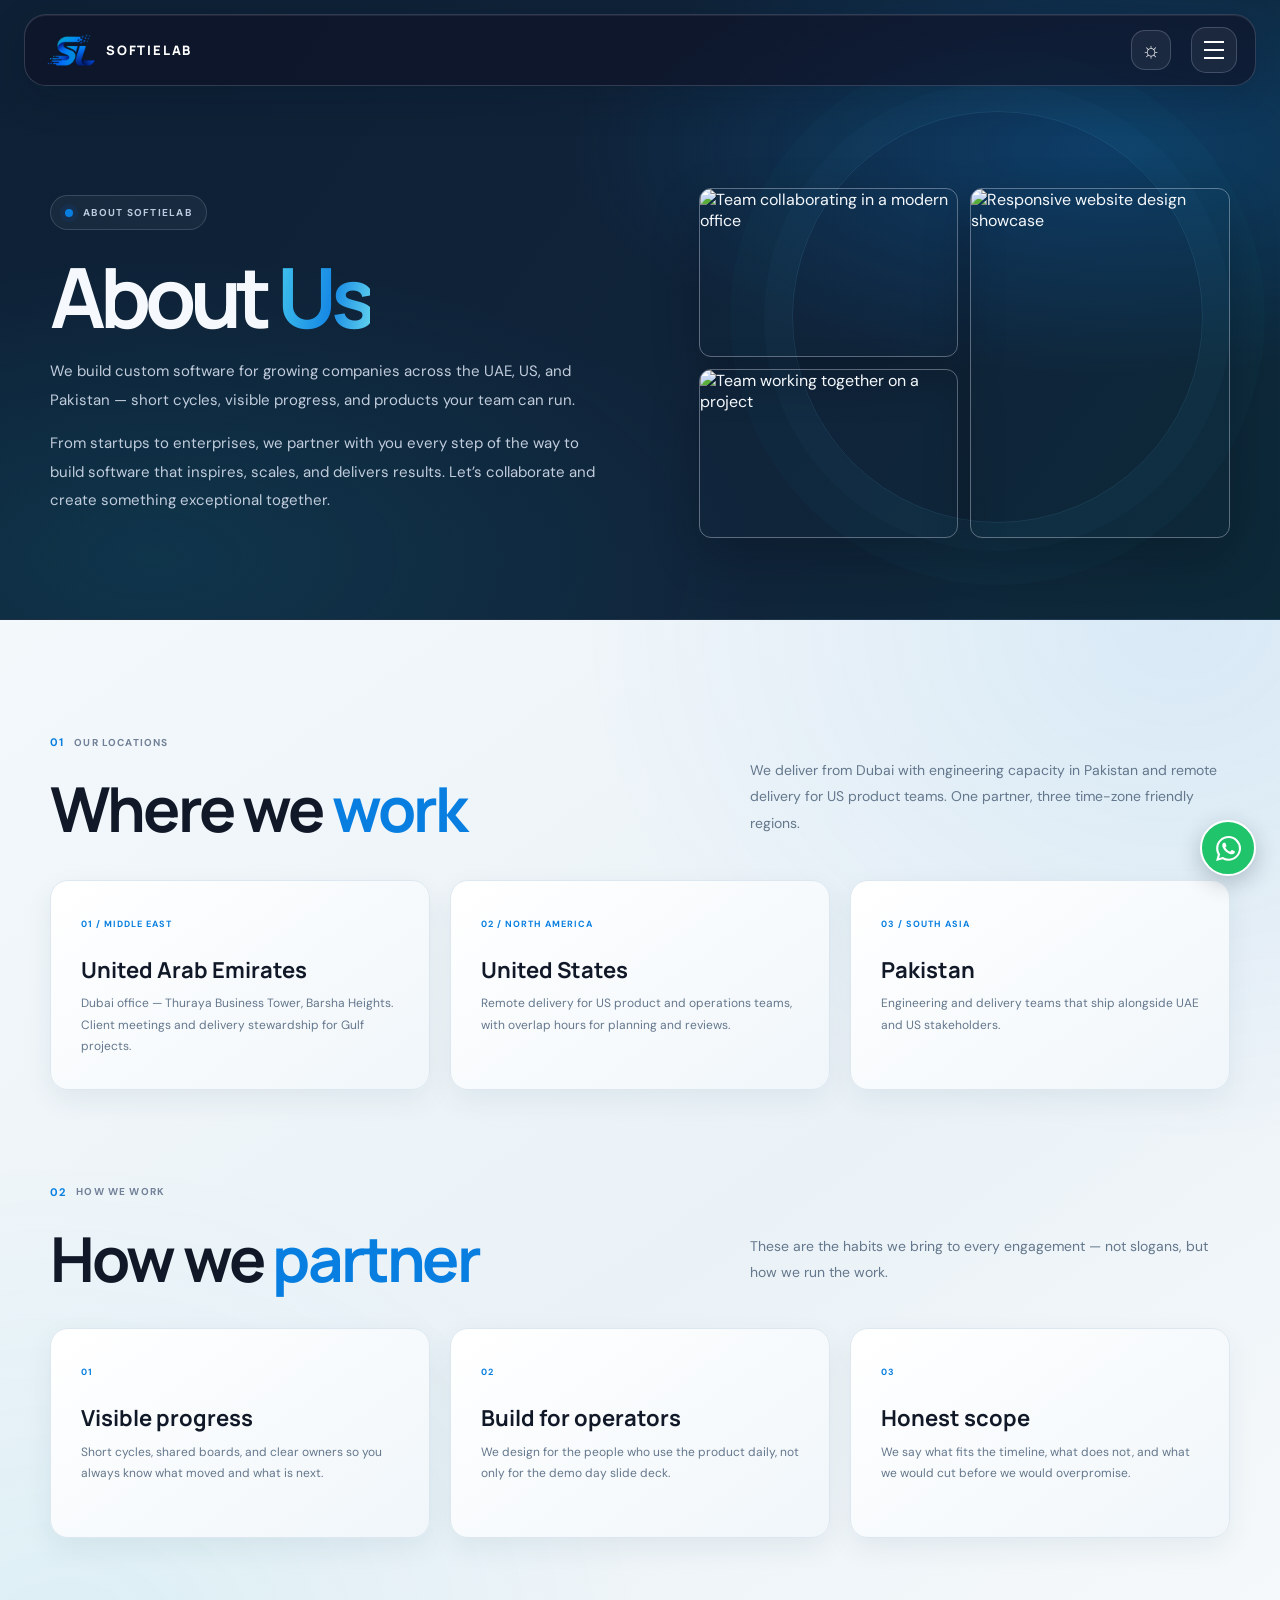
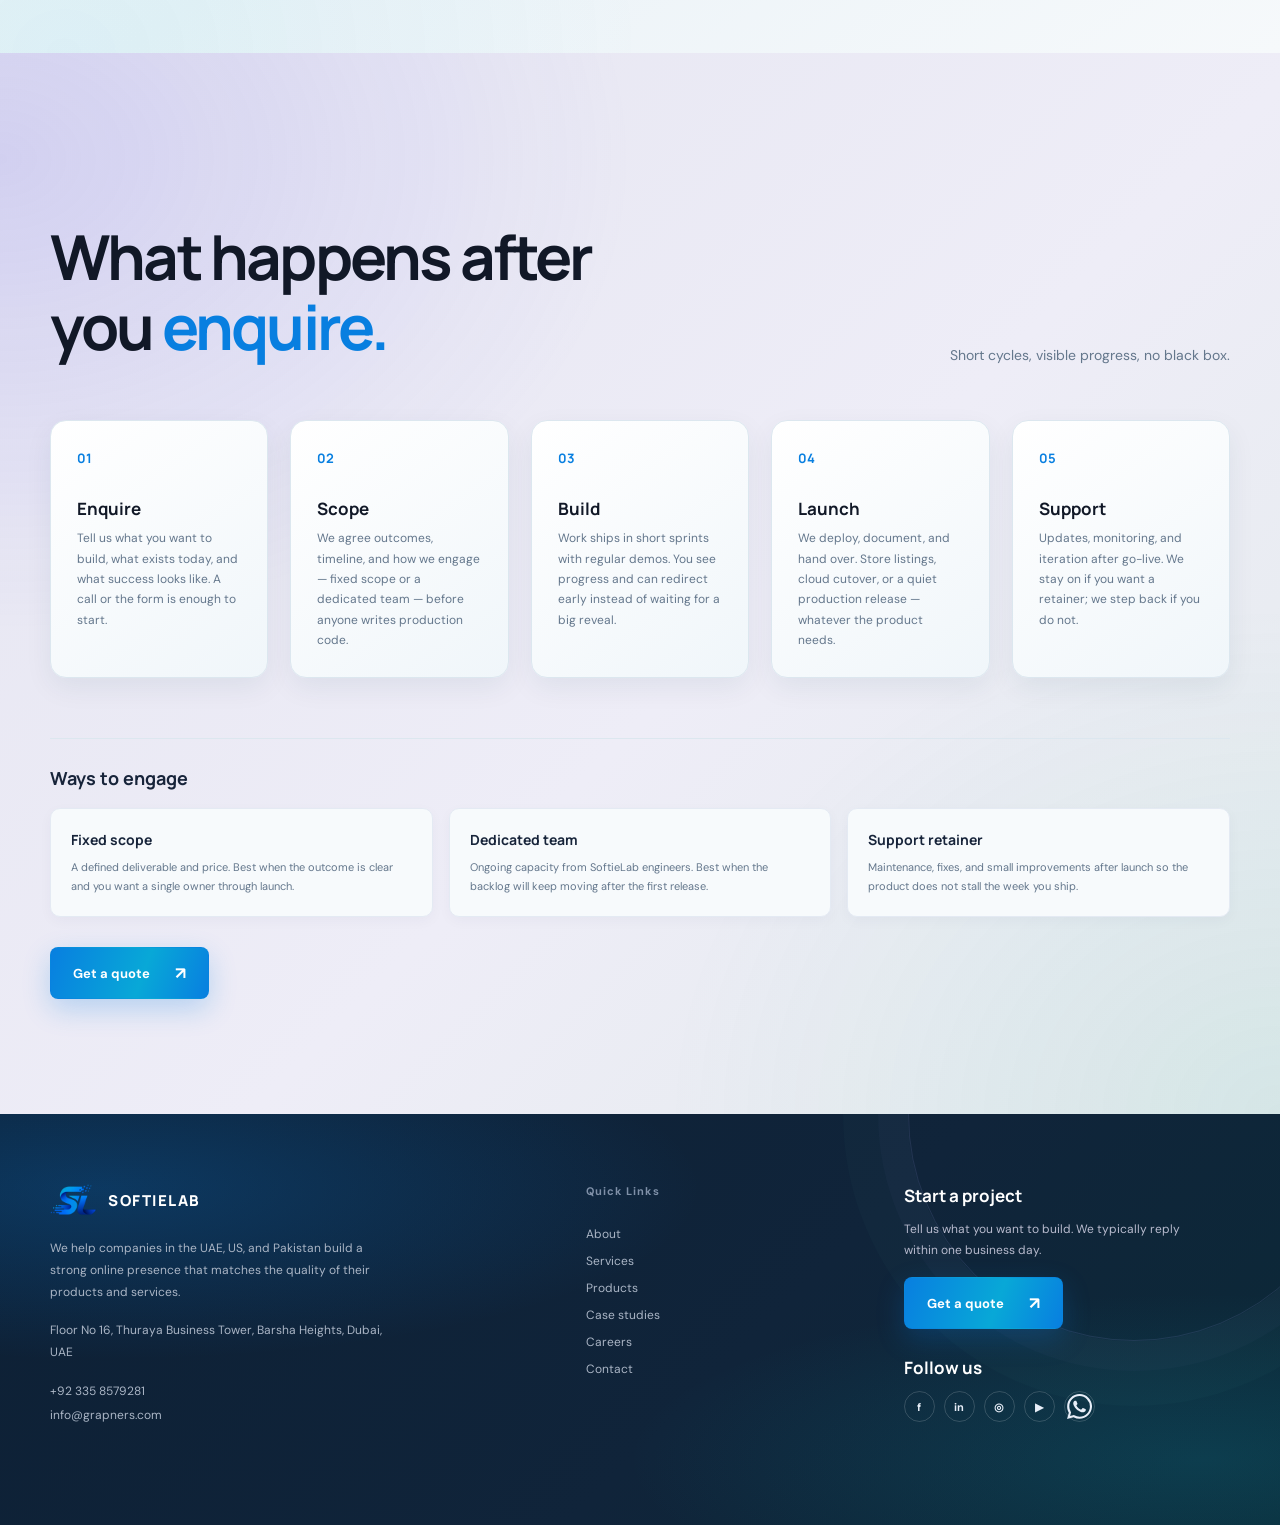
==== commit a65825a7: "Website updated" ====
--- a/about.html
+++ b/about.html
@@ -9,8 +9,8 @@
     <link rel="preconnect" href="https://fonts.googleapis.com">
     <link rel="preconnect" href="https://fonts.gstatic.com" crossorigin>
     <link href="https://fonts.googleapis.com/css2?family=DM+Sans:wght@400;500;600;700&family=Manrope:wght@400;500;600;700;800&display=swap" rel="stylesheet">
-    <link rel="stylesheet" href="styles.css?v=20261029-logo-original-color-14">
-    <script src="script.js?v=20261029-menu-scroll-logo-casefix-10" defer></script>
+    <link rel="stylesheet" href="styles.css?v=20261103-scroll-motion-17">
+    <script src="script.js?v=20261103-scroll-motion-11" defer></script>
   </head>
   <body class="inner-page">
     <header class="site-header">
--- a/styles.css
+++ b/styles.css
@@ -1161,14 +1161,18 @@
 
 .has-motion .reveal-on-scroll {
   opacity: 0;
-  transform: translate3d(0, 28px, 0) scale(.985);
+  transform: translate3d(0, 24px, 0) scale(.985);
   transition:
-    opacity .62s ease var(--reveal-delay, 0ms),
-    transform .72s cubic-bezier(.2, .7, .2, 1) var(--reveal-delay, 0ms);
-}
+    opacity .65s ease var(--reveal-delay, 0ms),
+    transform .78s cubic-bezier(.2, .7, .2, 1) var(--reveal-delay, 0ms);
+  will-change: opacity, transform;
+}
+.has-motion .reveal-on-scroll.reveal-from-left { transform: translate3d(-44px, 18px, 0) scale(.985); }
+.has-motion .reveal-on-scroll.reveal-from-right { transform: translate3d(44px, 18px, 0) scale(.985); }
 .has-motion .reveal-on-scroll.is-visible {
   opacity: 1;
   transform: translate3d(0, 0, 0) scale(1);
+  will-change: auto;
 }
 .site-header::after {
   position: absolute;
@@ -1277,16 +1281,16 @@
 
 /* A more distinctive midnight, periwinkle, and mint studio palette. */
 :root {
-  --blue: #625cf5;
-  --blue-dark: #4b45db;
+  --blue: #087fe0;
+  --blue-dark: #0867c4;
   --ink: #17172a;
   --muted: #6d7085;
   --line: #e6e7f1;
   --paper: #fff;
   --soft: #f5f5fc;
-  --studio-violet: #716bff;
-  --studio-mint: #79e4d1;
-  --studio-midnight: #101222;
+  --studio-violet: #087fe0;
+  --studio-mint: #12bed8;
+  --studio-midnight: #08182b;
 }
 body.dark-theme {
   --blue: #a4a0ff;
@@ -2613,7 +2617,20 @@
 html { overflow-x: clip; }
 html.menu-open { overflow: hidden; }
 body.menu-open { overflow: hidden; }
-.site-header { backdrop-filter: none; -webkit-backdrop-filter: none; }
+.site-header, .inner-page .site-header {
+  backdrop-filter: none;
+  -webkit-backdrop-filter: none;
+}
+.page-hero, .about-hero {
+  background:
+    radial-gradient(ellipse at 86% 24%, rgba(8, 127, 224, .27), transparent 34%),
+    radial-gradient(ellipse at 12% 90%, rgba(18, 190, 216, .12), transparent 38%),
+    linear-gradient(125deg, #0d2035, #10243a 64%, #0c2938);
+}
+.page-hero::before, .about-hero::before {
+  border-color: rgba(91, 188, 232, .14);
+  box-shadow: 0 0 0 28px rgba(57, 162, 219, .03), 0 0 0 62px rgba(18, 190, 216, .025);
+}
 body.menu-open .site-header {
   position: fixed;
   top: 14px;
@@ -2644,3 +2661,1381 @@
     margin: 0 auto;
   }
 }
+
+/* Carry the SoftieLab mark's blue, cyan, and navy through the whole site. */
+:root {
+  --blue: #087fe0;
+  --blue-dark: #0867c4;
+  --studio-violet: #087fe0;
+  --studio-mint: #12bed8;
+  --studio-midnight: #08182b;
+  --ink: #12243a;
+  --muted: #64778c;
+  --line: #dce7ef;
+  --paper: #f7fafc;
+  --soft: #edf4f8;
+}
+body.dark-theme {
+  --blue: #55b9ff;
+  --blue-dark: #2b9eea;
+  --studio-violet: #55b9ff;
+  --studio-mint: #47d0e2;
+  --studio-midnight: #071321;
+  --ink: #eef7ff;
+  --muted: #a9bac9;
+  --line: #263c50;
+  --paper: #0c1a29;
+  --soft: #112338;
+}
+html, body { overflow-x: clip; }
+body {
+  color: var(--ink);
+  background:
+    radial-gradient(ellipse at 92% 18%, rgba(12, 144, 216, .045), transparent 30%),
+    #f1f6fa;
+}
+.blue-text,
+.section-kicker > span, .step > span, .service-number,
+.industry-grid article > span, .location-grid article > span,
+.partner-grid article > span, .product-type,
+.text-link span, .contact-email {
+  color: var(--blue);
+}
+.button {
+  background: linear-gradient(110deg, #087fe0, #08a8d7 58%, #087fe0);
+  box-shadow: 0 10px 28px rgba(8, 127, 224, .24);
+}
+.button:hover {
+  background: linear-gradient(110deg, #066dc3, #078fbe 58%, #066dc3);
+  box-shadow: 0 14px 32px rgba(8, 127, 224, .32);
+}
+.hero .blue-text,
+.page-hero h1 .blue-text, .about-hero h1 .blue-text,
+.trusted h2 .blue-text {
+  color: #48c8ed;
+  background-image: linear-gradient(100deg, #45c8ed, #1689e5 58%, #66d8ed);
+}
+.hero::after {
+  background:
+    radial-gradient(ellipse at 20% 76%, rgba(8, 127, 224, .24), transparent 36%),
+    radial-gradient(ellipse at 83% 23%, rgba(18, 190, 216, .16), transparent 32%);
+}
+.hero-capabilities i { background: var(--studio-mint); }
+.intro.section-wrap, .contact.section-wrap {
+  background:
+    radial-gradient(ellipse at 93% 8%, rgba(8, 127, 224, .25), transparent 34%),
+    radial-gradient(ellipse at 5% 90%, rgba(18, 190, 216, .12), transparent 34%),
+    linear-gradient(135deg, #0d2035, #10243a 62%, #0c2938);
+}
+.services.section-wrap, .industries.section-wrap,
+.locations.section-wrap, .about-details.page-section.section-wrap,
+.service-groups, .product-groups, .case-studies-section {
+  background:
+    radial-gradient(ellipse at 92% 0%, rgba(8, 127, 224, .085), transparent 36%),
+    radial-gradient(ellipse at 5% 100%, rgba(18, 190, 216, .065), transparent 34%),
+    linear-gradient(145deg, #f3f8fb, #eaf2f7 58%, #f6f9fb);
+}
+.services .service-card, .industry-grid article, .location-grid article,
+.partner-grid article, .image-card, .case-feature, .detail-card,
+.case-card, .page-stat-grid article, .process-list li {
+  border-color: #dce7ef;
+  background: linear-gradient(145deg, #fff, #f0f6fa);
+  box-shadow: 0 10px 28px rgba(18, 54, 82, .065);
+}
+.services .service-card:hover, .industry-grid article:hover,
+.location-grid article:hover, .partner-grid article:hover,
+.image-card:hover, .case-feature:hover, .detail-card:hover, .case-card:hover {
+  border-color: rgba(8, 127, 224, .35);
+  background: linear-gradient(145deg, #fff, #e7f5fb);
+  box-shadow: 0 20px 46px rgba(8, 90, 150, .13);
+}
+.service-card:nth-child(3n + 2) .service-icon {
+  color: #07889b;
+  background-color: #e2f7f8;
+}
+.service-card:nth-child(3n + 3) .service-icon {
+  color: #087fe0;
+  background-color: #e8f4fc;
+}
+.process.section-wrap, .work, .quote-section, .site-footer,
+.trusted.section-wrap, .main-nav, .main-nav.open {
+  background:
+    radial-gradient(ellipse at 8% 18%, rgba(8, 127, 224, .25), transparent 36%),
+    radial-gradient(ellipse at 94% 84%, rgba(18, 190, 216, .14), transparent 34%),
+    linear-gradient(135deg, #0d2035, #10243a 58%, #0b2937);
+}
+.main-nav .menu-heading em {
+  background-image: linear-gradient(105deg, #45c8ed 5%, #1689e5 88%);
+}
+.main-nav .menu-heading::after {
+  background: linear-gradient(90deg, #087fe0, #12bed8, transparent);
+}
+.main-nav > .nav-link:hover, .main-nav > .nav-link.active {
+  color: #61d5ed;
+  border-bottom-color: rgba(18, 190, 216, .5);
+}
+.main-nav > .button {
+  color: #082039;
+  background: linear-gradient(105deg, #54c9ed, #12bed8);
+}
+.main-nav > .button:hover { background: linear-gradient(105deg, #72d9f3, #39d2e4); }
+.work .home-case-grid .case-feature {
+  border-color: rgba(201, 224, 240, .14);
+  background: linear-gradient(145deg, #172b40, #10243a);
+}
+.work .home-case-grid .case-feature:hover {
+  border-color: rgba(18, 190, 216, .4);
+  background: linear-gradient(145deg, #1c3850, #123043);
+}
+.work .home-case-grid .case-feature > div > a { color: #55c8e8; }
+.contact-form input:focus, .contact-form textarea:focus,
+.contact-form select:focus {
+  border-color: #1689e5;
+  box-shadow: 0 0 0 4px rgba(8, 127, 224, .14);
+}
+body.dark-theme {
+  background:
+    radial-gradient(ellipse at 92% 18%, rgba(30, 151, 218, .075), transparent 30%),
+    #0c1a29;
+}
+body.dark-theme .services.section-wrap,
+body.dark-theme .industries.section-wrap,
+body.dark-theme .locations.section-wrap,
+body.dark-theme .about-details.page-section.section-wrap,
+body.dark-theme .service-groups, body.dark-theme .product-groups,
+body.dark-theme .case-studies-section, body.dark-theme .page-section,
+body.dark-theme .page-section-tint {
+  background: linear-gradient(145deg, #112338, #0c1a29 62%, #102735);
+}
+body.dark-theme .services .service-card, body.dark-theme .industry-grid article,
+body.dark-theme .location-grid article, body.dark-theme .partner-grid article,
+body.dark-theme .image-card, body.dark-theme .case-feature,
+body.dark-theme .detail-card, body.dark-theme .case-card,
+body.dark-theme .page-stat-grid article, body.dark-theme .process-list li {
+  border-color: #263e52;
+  background: linear-gradient(145deg, #172b40, #122438);
+}
+body.dark-theme .services .service-card h3, body.dark-theme .industry-grid h3,
+body.dark-theme .location-grid h3, body.dark-theme .partner-grid h3,
+body.dark-theme .image-card h3, body.dark-theme .case-feature h2,
+body.dark-theme .detail-card h3, body.dark-theme .case-card h3 {
+  color: #eff8ff;
+}
+body.dark-theme .services .service-card p, body.dark-theme .industry-grid p,
+body.dark-theme .location-grid p, body.dark-theme .partner-grid p,
+body.dark-theme .image-card p, body.dark-theme .case-feature p {
+  color: #b0c1cf;
+}
+.section-wrap { min-width: 0; }
+.page-hero, .about-hero { overflow-x: clip; }
+.page-hero-inner, .about-hero-inner { min-width: 0; }
+.page-heading, .section-heading, .intro-grid, .contact.section-wrap,
+.home-case-grid, .service-grid, .image-card-grid, .case-grid,
+.location-grid, .partner-grid, .industry-grid, .footer-main {
+  min-width: 0;
+}
+.page-heading > *, .section-heading > *, .intro-grid > *,
+.home-case-grid > *, .service-grid > *, .image-card-grid > *,
+.case-grid > *, .location-grid > *, .partner-grid > *,
+.industry-grid > *, .footer-main > * { min-width: 0; }
+.about-details.page-section.section-wrap {
+  width: 100%;
+  max-width: none;
+  padding-right: max(32px, calc((100vw - 1180px) / 2));
+  padding-left: max(32px, calc((100vw - 1180px) / 2));
+}
+.about-details > .page-heading, .about-details > .location-grid,
+.about-details > .partner-block { width: min(1180px, 100%); margin-right: auto; margin-left: auto; }
+.footer-main {
+  display: grid;
+  grid-template-columns: minmax(0, 1.3fr) minmax(140px, .7fr) minmax(210px, .9fr);
+  align-items: start;
+  gap: clamp(28px, 5vw, 72px);
+}
+.footer-links { gap: 28px; }
+.footer-brand p { max-width: 42ch; }
+@media (max-width: 900px) {
+  .section-wrap { width: min(1180px, calc(100% - 48px)); }
+  .footer-main { grid-template-columns: minmax(0, 1fr) minmax(0, .8fr); }
+  .footer-project { grid-column: 1 / -1; }
+}
+@media (max-width: 700px) {
+  .section-wrap { width: calc(100% - 40px); }
+  .about-details.page-section.section-wrap {
+    padding-right: 20px;
+    padding-left: 20px;
+  }
+  .about-details > .page-heading, .about-details > .location-grid,
+  .about-details > .partner-block { width: 100%; }
+  .footer-main { grid-template-columns: minmax(0, 1fr); gap: 30px; }
+  .footer-project { grid-column: auto; }
+}
+
+.intro.section-wrap {
+  display: grid;
+  grid-template-columns: minmax(0, .9fr) minmax(0, 1.1fr);
+  align-items: center;
+  gap: clamp(40px, 7vw, 100px);
+  padding: clamp(80px, 9vw, 130px) max(32px, calc((100vw - 1380px) / 2));
+}
+.intro > .section-kicker { display: none; }
+.intro-grid {
+  grid-template-columns: minmax(0, 1fr);
+  align-items: start;
+  gap: 25px;
+  max-width: 620px;
+}
+.intro h2 {
+  font-size: clamp(48px, 5vw, 64px);
+  letter-spacing: -3.5px;
+}
+.intro h2::before {
+  display: block;
+  width: 52px;
+  height: 4px;
+  margin-bottom: 16px;
+  background: var(--studio-mint);
+  content: "";
+}
+.intro-copy { padding: 0; }
+.intro-copy p {
+  margin-bottom: 24px;
+  font-size: clamp(16px, 1.4vw, 19px);
+  line-height: 1.7;
+}
+.intro .button {
+  min-height: 52px;
+  border-radius: 7px;
+  box-shadow: none;
+}
+.intro .button:hover {
+  box-shadow: 0 10px 24px rgba(8, 127, 224, .22);
+}
+.home-about-images {
+  height: clamp(360px, 34vw, 500px);
+  grid-template-columns: minmax(0, 1fr) minmax(0, 1fr);
+  grid-template-rows: minmax(0, 1fr) minmax(0, 1fr);
+  gap: 16px;
+  margin-top: 0;
+}
+.home-about-images img:nth-child(3) { grid-column: 2; grid-row: 1 / span 2; }
+
+@media (max-width: 700px) {
+  .intro.section-wrap {
+    grid-template-columns: minmax(0, 1fr);
+    gap: 36px;
+    padding: 76px 22px;
+  }
+  .intro-grid { gap: 18px; }
+  .intro h2 { font-size: clamp(44px, 12vw, 58px); }
+  .home-about-images {
+    height: clamp(290px, 78vw, 390px);
+    gap: 10px;
+  }
+  .home-about-images img:last-child { display: block; }
+}
+
+.services.section-wrap {
+  padding-top: clamp(76px, 8vw, 108px);
+  padding-bottom: clamp(76px, 8vw, 108px);
+  background:
+    radial-gradient(ellipse at 92% 0%, rgba(8, 127, 224, .055), transparent 36%),
+    linear-gradient(145deg, #fff, #f3f8fb 72%, #fff);
+}
+.services .section-kicker { display: none; }
+.services .section-heading {
+  align-items: end;
+  margin-bottom: 0;
+}
+.services .section-heading h2 {
+  font-size: clamp(34px, 4vw, 48px);
+  letter-spacing: -2px;
+}
+.services .section-heading > p { max-width: 390px; }
+.services .service-grid {
+  gap: 20px;
+  margin-top: 32px;
+}
+.services .service-card {
+  display: flex;
+  min-height: 0;
+  flex-direction: column;
+  overflow: hidden;
+  padding: 0;
+  border: 1px solid #d5e2e8;
+  border-radius: 10px;
+  background: #f5f8f7;
+  box-shadow: 0 8px 24px rgba(18, 54, 82, .055);
+  transition: transform .28s ease, border-color .28s ease, box-shadow .28s ease;
+}
+.services .service-card:hover {
+  transform: translateY(-5px);
+  border-color: rgba(8, 127, 224, .42);
+  background: #f5f8f7;
+  box-shadow: 0 16px 34px rgba(8, 90, 150, .13);
+}
+.service-card .service-image {
+  display: block;
+  width: 100%;
+  height: 150px;
+  flex: 0 0 150px;
+  object-fit: cover;
+  object-position: center;
+  -webkit-mask-image: linear-gradient(to bottom, #000 62%, transparent 100%);
+  mask-image: linear-gradient(to bottom, #000 62%, transparent 100%);
+  transition: transform .55s cubic-bezier(.2, .7, .2, 1);
+}
+.service-card:hover .service-image { transform: scale(1.045); }
+.service-content {
+  display: flex;
+  flex: 1;
+  flex-direction: column;
+  align-items: flex-start;
+  padding: 0 18px 18px;
+}
+.service-accent {
+  width: 20px;
+  height: 2px;
+  margin: -1px 0 10px;
+  background: var(--studio-mint);
+}
+.services .service-card h3 {
+  margin: 0 0 8px;
+  color: #12243a;
+  font-size: 16px;
+  line-height: 1.35;
+  letter-spacing: -.3px;
+}
+.services .service-card p {
+  margin: 0 0 15px;
+  color: #66778a;
+  font-size: 11px;
+  line-height: 1.65;
+}
+.services .service-card .service-content > a {
+  position: static;
+  display: inline-flex;
+  align-items: center;
+  gap: 8px;
+  margin-top: auto;
+  color: var(--blue);
+  font-size: 11px;
+  font-weight: 700;
+}
+.service-content > a span { transition: transform .2s ease; }
+.service-content > a:hover span { transform: translateX(3px); }
+.services-cta {
+  display: flex;
+  width: fit-content;
+  min-height: 45px;
+  margin: 28px auto 0;
+  border-radius: 7px;
+}
+
+body.dark-theme .services.section-wrap {
+  background:
+    radial-gradient(ellipse at 92% 0%, rgba(8, 127, 224, .13), transparent 36%),
+    linear-gradient(145deg, #101f30, #0c1a29 72%, #101f30);
+}
+body.dark-theme .services .service-card { background: linear-gradient(145deg, #172b40, #122438); }
+body.dark-theme .services .service-card h3 { color: #eff8ff; }
+body.dark-theme .services .service-card p { color: #b0c1cf; }
+body.dark-theme .services .service-card:hover { background: linear-gradient(145deg, #1a3046, #14283b); }
+
+@media (min-width: 701px) and (max-width: 900px) {
+  .services .service-grid { grid-template-columns: repeat(2, minmax(0, 1fr)); }
+}
+@media (max-width: 700px) {
+  .services.section-wrap { padding: 72px 20px; }
+  .services .section-heading { align-items: flex-start; }
+  .services .section-heading > p { font-size: 13px; }
+  .services .service-grid { grid-template-columns: minmax(0, 1fr); gap: 16px; }
+  .services .service-card { display: flex; padding: 0; }
+  .service-card .service-image { height: 170px; flex-basis: 170px; }
+  .service-content { padding: 0 18px 18px; }
+  .services .service-card h3 { font-size: 16px; }
+  .services .service-card p { font-size: 12px; }
+  .services .service-card .service-content > a { font-size: 12px; }
+}
+
+.process.section-wrap {
+  width: 100%;
+  max-width: none;
+  padding: clamp(76px, 8vw, 108px) max(32px, calc((100vw - 1180px) / 2));
+  border: 0;
+  border-radius: 0;
+  color: var(--ink);
+  background:
+    radial-gradient(ellipse at 92% 0%, rgba(8, 127, 224, .055), transparent 36%),
+    linear-gradient(145deg, #f3f8fb, #eaf2f7 58%, #f6f9fb);
+  box-shadow: none;
+}
+.process.section-wrap::after { display: none; }
+.process .process-top,
+.process .steps,
+.process .engagement,
+.process .process-quote {
+  width: min(1180px, 100%);
+  margin-right: auto;
+  margin-left: auto;
+}
+.process .process-top {
+  display: block;
+}
+.process .process-top h2 {
+  color: #12243a;
+  font-size: clamp(34px, 4vw, 48px);
+  letter-spacing: -2px;
+}
+.process .process-top h2 .blue-text { color: var(--blue); }
+.process .process-top > p {
+  max-width: 620px;
+  margin: 8px 0 0;
+  color: #66778a;
+  font-size: 13px;
+  line-height: 1.7;
+}
+.process .steps {
+  grid-template-columns: repeat(5, minmax(0, 1fr));
+  gap: 16px;
+  margin-top: 40px;
+  border: 0;
+}
+.process .step {
+  position: relative;
+  min-height: 190px;
+  padding: 22px 16px 18px;
+  border: 1px solid #cbdce2;
+  border-radius: 9px;
+  background: rgba(255, 255, 255, .72);
+  transition: transform .24s ease, border-color .24s ease, box-shadow .24s ease;
+}
+.process .step:hover {
+  transform: translateY(-4px);
+  border-color: rgba(8, 127, 224, .48);
+  box-shadow: 0 12px 26px rgba(18, 54, 82, .09);
+}
+.process .step > span {
+  position: absolute;
+  top: -12px;
+  left: 15px;
+  display: grid;
+  width: 31px;
+  height: 29px;
+  place-items: center;
+  border-radius: 6px;
+  color: #fff;
+  background: linear-gradient(135deg, var(--blue), var(--studio-mint));
+  font-size: 10px;
+  box-shadow: 0 4px 10px rgba(8, 127, 224, .18);
+}
+.process .step h3 {
+  margin: 0 0 9px;
+  color: #12243a;
+  font-size: 15px;
+}
+.process .step p {
+  max-width: none;
+  margin: 0;
+  color: #66778a;
+  font-size: 11px;
+  line-height: 1.7;
+}
+.process .engagement {
+  margin-top: 40px;
+  padding-top: 0;
+  border: 0;
+}
+.process .engagement > h3 {
+  margin: 0 0 17px;
+  color: #12243a;
+  font: 700 21px/1.3 var(--font-display);
+  letter-spacing: -.5px;
+}
+.process .engagement > h3 .blue-text { color: var(--blue); }
+.process .engagement-grid { gap: 16px; }
+.process .engagement-grid article {
+  min-height: 102px;
+  padding: 18px;
+  border: 1px solid #cbdce2;
+  border-radius: 9px;
+  background: rgba(255, 255, 255, .72);
+  box-shadow: none;
+  transition: transform .24s ease, border-color .24s ease, box-shadow .24s ease;
+}
+.process .engagement-grid article:hover {
+  transform: translateY(-3px);
+  border-color: rgba(8, 127, 224, .4);
+  background: #fff;
+  box-shadow: 0 10px 24px rgba(18, 54, 82, .08);
+}
+.process .engagement-grid b { color: #12243a; }
+.process .engagement-grid p {
+  color: #66778a;
+  font-size: 11px;
+  line-height: 1.7;
+}
+.process .process-quote {
+  display: flex;
+  width: fit-content;
+  min-height: 45px;
+  margin-top: 25px;
+  border-radius: 7px;
+}
+
+body.dark-theme .process.section-wrap {
+  color: #eef7ff;
+  background:
+    radial-gradient(ellipse at 92% 0%, rgba(8, 127, 224, .14), transparent 36%),
+    linear-gradient(145deg, #101f30, #0c1a29 58%, #101f30);
+}
+body.dark-theme .process .process-top h2,
+body.dark-theme .process .step h3,
+body.dark-theme .process .engagement > h3,
+body.dark-theme .process .engagement-grid b { color: #eff8ff; }
+body.dark-theme .process .process-top > p,
+body.dark-theme .process .step p,
+body.dark-theme .process .engagement-grid p { color: #b0c1cf; }
+body.dark-theme .process .step,
+body.dark-theme .process .engagement-grid article {
+  border-color: #294158;
+  background: rgba(23, 43, 64, .78);
+}
+body.dark-theme .process .step:hover,
+body.dark-theme .process .engagement-grid article:hover {
+  border-color: rgba(8, 127, 224, .55);
+  background: #1a3046;
+}
+
+@media (min-width: 701px) and (max-width: 900px) {
+  .process .steps { grid-template-columns: repeat(3, minmax(0, 1fr)); row-gap: 22px; }
+}
+@media (max-width: 700px) {
+  .process.section-wrap { padding: 72px 20px; }
+  .process .process-top { align-items: flex-start; }
+  .process .process-top h2 { font-size: clamp(34px, 9vw, 44px); }
+  .process .steps { grid-template-columns: repeat(2, minmax(0, 1fr)); gap: 20px 12px; margin-top: 32px; }
+  .process .step { min-height: 0; padding: 22px 13px 15px; }
+  .process .step h3 { margin-bottom: 7px; font-size: 14px; }
+  .process .step p { font-size: 10px; }
+  .process .engagement { margin-top: 32px; }
+  .process .engagement-grid { grid-template-columns: minmax(0, 1fr); gap: 10px; }
+  .process .engagement-grid article { min-height: 0; padding: 16px; }
+  .process .process-quote { margin-top: 22px; }
+}
+
+.work.section-wrap {
+  width: 100%;
+  max-width: none;
+  padding: clamp(76px, 8vw, 108px) max(32px, calc((100vw - 1180px) / 2));
+  color: var(--ink);
+  background:
+    radial-gradient(ellipse at 92% 0%, rgba(8, 127, 224, .055), transparent 36%),
+    linear-gradient(145deg, #fff, #f3f8fb 72%, #fff);
+}
+.work .work-heading {
+  display: flex;
+  flex-direction: column;
+  align-items: center;
+  gap: 18px;
+  max-width: 760px;
+  margin: 0 auto;
+  text-align: center;
+}
+.work .work-heading h2 {
+  display: flex;
+  align-items: center;
+  gap: clamp(16px, 2.4vw, 36px);
+  margin: 0;
+  color: #12243a;
+  font: 600 clamp(26px, 3.2vw, 42px)/1.2 var(--font-display);
+  letter-spacing: .08em;
+}
+.work .work-heading h2 > span { white-space: nowrap; }
+.work .work-heading h2 .blue-text { color: var(--blue); }
+.work .work-heading h2 > i {
+  width: 2px;
+  height: 48px;
+  flex: 0 0 2px;
+  background: linear-gradient(var(--blue), var(--studio-mint));
+}
+.work .work-heading > p {
+  max-width: 600px;
+  margin: 0;
+  color: #66778a;
+  font-size: 13px;
+  line-height: 1.7;
+}
+.case-carousel-controls {
+  display: flex;
+  justify-content: flex-end;
+  gap: 9px;
+  width: min(1180px, 100%);
+  margin: 28px auto 16px;
+}
+.case-carousel-controls button {
+  display: grid;
+  width: 40px;
+  height: 40px;
+  place-items: center;
+  border: 1px solid #bfd2de;
+  border-radius: 7px;
+  color: var(--blue);
+  background: rgba(255, 255, 255, .76);
+  font-size: 19px;
+  cursor: pointer;
+  transition: color .2s ease, background .2s ease, border-color .2s ease, transform .2s ease;
+}
+.case-carousel-controls button:hover {
+  transform: translateY(-2px);
+  border-color: var(--blue);
+  color: #fff;
+  background: var(--blue);
+}
+.case-carousel-controls button:focus-visible {
+  outline: 3px solid rgba(8, 127, 224, .3);
+  outline-offset: 3px;
+}
+.home-case-grid {
+  display: flex;
+  gap: 20px;
+  width: min(1180px, 100%);
+  margin: 0 auto;
+  overflow-x: auto;
+  overscroll-behavior-x: contain;
+  scroll-behavior: smooth;
+  scroll-snap-type: x mandatory;
+  scrollbar-width: none;
+}
+.home-case-grid::-webkit-scrollbar { display: none; }
+.work .home-case-grid .case-feature {
+  flex: 0 0 calc((100% - 40px) / 3);
+  min-width: 0;
+  overflow: hidden;
+  border: 0;
+  border-radius: 3px;
+  color: #12243a;
+  background: transparent;
+  box-shadow: none;
+  scroll-snap-align: start;
+}
+.work .home-case-grid .case-feature:hover {
+  transform: translateY(-3px);
+  border: 0;
+  background: transparent;
+  box-shadow: none;
+}
+.work .home-case-grid .case-feature > .case-image-wrap {
+  position: relative;
+  min-height: 0;
+  height: 190px;
+  display: block;
+  overflow: visible;
+  padding: 0;
+  border-radius: 4px;
+  background: #10243a;
+}
+.work .home-case-grid .case-feature > .case-image-wrap > img {
+  display: block;
+  width: 100%;
+  height: 100%;
+  object-fit: cover;
+  border-radius: 4px;
+  transition: transform .45s cubic-bezier(.2, .7, .2, 1);
+}
+.work .home-case-grid .case-feature:hover > .case-image-wrap > img { transform: scale(1.035); }
+.work .home-case-grid .case-feature .case-image-wrap > .case-badge {
+  position: absolute;
+  top: -10px;
+  left: 12px;
+  display: grid;
+  width: 38px;
+  height: 40px;
+  place-items: center;
+  padding: 0;
+  border-radius: 0 0 8px 8px;
+  color: #fff;
+  background: linear-gradient(145deg, var(--blue), var(--studio-mint));
+  font: 700 11px var(--font-display);
+  box-shadow: 0 6px 16px rgba(8, 127, 224, .24);
+}
+.work .home-case-grid .case-feature > div:not(.case-image-wrap) {
+  min-height: 148px;
+  display: flex;
+  flex-direction: column;
+  align-items: flex-start;
+  padding: 14px 0 6px;
+}
+.work .home-case-grid .case-feature > div > span {
+  position: relative;
+  display: inline-flex;
+  align-items: center;
+  gap: 5px;
+  padding-top: 12px;
+  color: #12243a;
+  font: 700 16px/1.35 var(--font-display);
+  letter-spacing: -.3px;
+}
+.work .home-case-grid .case-feature > div > span::before {
+  position: absolute;
+  top: 0;
+  left: 0;
+  width: 24px;
+  height: 2px;
+  content: "";
+  background: linear-gradient(90deg, var(--blue), var(--studio-mint));
+}
+.work .home-case-grid .case-feature > div > span i {
+  color: var(--blue);
+  font-style: normal;
+}
+.work .home-case-grid .case-feature p {
+  margin: 8px 0 0;
+  color: #66778a;
+  font-size: 12px;
+  line-height: 1.65;
+}
+.work .page-inline-cta {
+  display: flex;
+  width: fit-content;
+  min-height: 45px;
+  margin: 22px auto 0;
+  border-radius: 7px;
+}
+
+body.dark-theme .work.section-wrap {
+  color: #eef7ff;
+  background:
+    radial-gradient(ellipse at 92% 0%, rgba(8, 127, 224, .14), transparent 36%),
+    linear-gradient(145deg, #101f30, #0c1a29 72%, #101f30);
+}
+body.dark-theme .work .work-heading h2,
+body.dark-theme .work .home-case-grid .case-feature > div > span { color: #eff8ff; }
+body.dark-theme .work .work-heading > p,
+body.dark-theme .work .home-case-grid .case-feature p { color: #b0c1cf; }
+body.dark-theme .case-carousel-controls button {
+  border-color: #294158;
+  color: #55b9ff;
+  background: #172b40;
+}
+body.dark-theme .case-carousel-controls button:hover { color: #fff; background: var(--blue); }
+
+@media (min-width: 701px) and (max-width: 900px) {
+  .work .home-case-grid .case-feature { flex-basis: calc((100% - 20px) / 2); }
+}
+@media (max-width: 700px) {
+  .work.section-wrap { padding: 72px 20px; }
+  .work .work-heading { gap: 14px; }
+  .work .work-heading h2 { gap: 12px; font-size: clamp(19px, 5.3vw, 30px); letter-spacing: .035em; }
+  .work .work-heading h2 > i { height: 34px; }
+  .work .work-heading > p { font-size: 12px; }
+  .case-carousel-controls { margin-top: 22px; }
+  .case-carousel-controls button { width: 36px; height: 36px; }
+  .home-case-grid { gap: 14px; }
+  .work .home-case-grid .case-feature { flex-basis: 100%; }
+  .work .home-case-grid .case-feature > .case-image-wrap { height: 205px; }
+  .work .home-case-grid .case-feature > div:not(.case-image-wrap) { min-height: 132px; }
+}
+
+.quote-section {
+  padding: clamp(72px, 8vw, 108px) 0;
+  color: var(--ink);
+  background:
+    radial-gradient(ellipse at 92% 0%, rgba(8, 127, 224, .055), transparent 36%),
+    linear-gradient(145deg, #f3f8fb, #eaf2f7 58%, #f6f9fb);
+}
+.quote-section .quote-heading {
+  display: flex;
+  align-items: end;
+  justify-content: space-between;
+  gap: 30px;
+  padding-top: 0;
+}
+.quote-heading > div:first-child { max-width: 720px; }
+.quote-section .quote-heading h2 {
+  position: relative;
+  margin: 0 0 10px;
+  padding-top: 16px;
+  color: #12243a;
+  font: 700 clamp(32px, 4vw, 48px)/1.2 var(--font-display);
+  letter-spacing: -1.8px;
+}
+.quote-section .quote-heading h2::before {
+  position: absolute;
+  top: 0;
+  left: 0;
+  width: 42px;
+  height: 3px;
+  content: "";
+  background: linear-gradient(90deg, var(--blue), var(--studio-mint));
+}
+.quote-section .quote-heading h2 .blue-text { color: var(--blue); }
+.quote-section .quote-heading p {
+  max-width: 620px;
+  margin: 0;
+  color: #66778a;
+  font-size: 15px;
+  line-height: 1.65;
+}
+.quote-section .quote-controls {
+  flex: 0 0 auto;
+  gap: 10px;
+  padding-bottom: 4px;
+  color: var(--muted);
+}
+.quote-section .quote-controls button {
+  width: 42px;
+  height: 42px;
+  border: 1px solid #bfd2de;
+  border-radius: 8px;
+  color: var(--blue);
+  background: rgba(255, 255, 255, .76);
+  font-size: 18px;
+}
+.quote-section .quote-controls button:hover {
+  border-color: var(--blue);
+  color: #fff;
+  background: var(--blue);
+}
+.quote-section .quote-wrap {
+  padding-top: 54px;
+  padding-bottom: 0;
+}
+.quote-cards {
+  display: grid;
+  grid-template-columns: repeat(2, minmax(0, 1fr));
+  gap: 22px;
+}
+.quote-card {
+  position: relative;
+  min-width: 0;
+  min-height: 226px;
+  padding: 48px 28px 26px;
+  border: 1px solid #cbdce2;
+  border-radius: 11px;
+  background: rgba(255, 255, 255, .68);
+  transition: transform .24s ease, border-color .24s ease, box-shadow .24s ease;
+}
+.quote-card:hover {
+  transform: translateY(-3px);
+  border-color: rgba(8, 127, 224, .38);
+  box-shadow: 0 12px 28px rgba(18, 54, 82, .075);
+}
+.quote-card .quote-avatar {
+  position: absolute;
+  top: -36px;
+  left: 28px;
+  width: 72px;
+  height: 72px;
+  border: 1px solid var(--blue);
+  color: var(--blue);
+  background: rgba(8, 127, 224, .1);
+  font-size: 15px;
+}
+.quote-card .quote-person { display: block; }
+.quote-card .quote-person strong {
+  color: #12243a;
+  font-size: 17px;
+  line-height: 1.4;
+}
+.quote-card .quote-person small {
+  margin-top: 3px;
+  color: #66778a;
+  font-size: 12px;
+}
+.quote-section .quote-card blockquote {
+  max-width: none;
+  min-height: 0;
+  margin: 22px 0 0;
+  color: #52677b;
+  font: 400 14px/1.65 var(--font-body);
+  letter-spacing: 0;
+}
+.quote-card-mark {
+  position: absolute;
+  right: 27px;
+  bottom: 23px;
+  color: rgba(8, 127, 224, .25);
+  font: 700 38px/.8 Georgia, serif;
+}
+.quote-section .quote-count {
+  display: flex;
+  justify-content: center;
+  gap: 4px;
+  margin-top: 26px;
+  color: #7b8b9b;
+  font-size: 12px;
+}
+.quote-section .quote-count-current { color: #12243a; font-weight: 700; }
+
+body.dark-theme .quote-section {
+  color: #eef7ff;
+  background:
+    radial-gradient(ellipse at 92% 0%, rgba(8, 127, 224, .14), transparent 36%),
+    linear-gradient(145deg, #101f30, #0c1a29 58%, #101f30);
+}
+body.dark-theme .quote-section .quote-heading h2,
+body.dark-theme .quote-card .quote-person strong { color: #eff8ff; }
+body.dark-theme .quote-section .quote-heading p,
+body.dark-theme .quote-card .quote-person small,
+body.dark-theme .quote-section .quote-card blockquote { color: #b0c1cf; }
+body.dark-theme .quote-card {
+  border-color: #294158;
+  background: rgba(23, 43, 64, .78);
+}
+body.dark-theme .quote-card:hover { border-color: rgba(8, 127, 224, .55); }
+body.dark-theme .quote-section .quote-controls button {
+  border-color: #294158;
+  color: #55b9ff;
+  background: #172b40;
+}
+body.dark-theme .quote-section .quote-controls button:hover { color: #fff; background: var(--blue); }
+body.dark-theme .quote-section .quote-count { color: #b0c1cf; }
+body.dark-theme .quote-section .quote-count-current { color: #eff8ff; }
+
+@media (max-width: 700px) {
+  .quote-section { padding: 72px 0; }
+  .quote-section .quote-heading {
+    align-items: flex-start;
+    flex-direction: column;
+    gap: 20px;
+  }
+  .quote-section .quote-heading h2 { font-size: clamp(30px, 8vw, 40px); }
+  .quote-section .quote-heading p { font-size: 13px; }
+  .quote-section .quote-controls { align-self: flex-end; }
+  .quote-section .quote-controls button { width: 38px; height: 38px; }
+  .quote-section .quote-wrap { padding-top: 48px; }
+  .quote-cards { grid-template-columns: minmax(0, 1fr); gap: 42px; }
+  .quote-card { min-height: 0; padding: 46px 20px 24px; }
+  .quote-card .quote-avatar { left: 20px; }
+  .quote-card blockquote { font-size: 13px; }
+  .quote-section .quote-count { margin-top: 22px; }
+}
+
+.home-faq {
+  padding: clamp(72px, 8vw, 108px) 24px;
+  background:
+    radial-gradient(ellipse at 92% 0%, rgba(8, 127, 224, .055), transparent 36%),
+    linear-gradient(145deg, #f3f8fb, #eaf2f7 58%, #f6f9fb);
+}
+.home-faq-inner { width: min(1010px, 100%); margin: 0 auto; }
+.home-faq-heading { margin-bottom: 30px; }
+.home-faq-accent {
+  display: block;
+  width: 40px;
+  height: 3px;
+  margin-bottom: 12px;
+  background: linear-gradient(90deg, var(--blue), var(--studio-mint));
+}
+.home-faq-heading h2 {
+  margin: 0;
+  color: #12243a;
+  font: 700 clamp(30px, 3.5vw, 42px)/1.2 var(--font-display);
+  letter-spacing: -1.5px;
+}
+.home-faq-heading .blue-text { color: var(--blue); }
+.home-faq-list { display: grid; gap: 10px; }
+.home-faq-list details {
+  overflow: hidden;
+  border: 1px solid #cbdce2;
+  border-radius: 10px;
+  background: rgba(255, 255, 255, .64);
+  transition: border-color .2s ease, background .2s ease, box-shadow .2s ease;
+}
+.home-faq-list details[open] {
+  border-color: rgba(8, 127, 224, .58);
+  background: rgba(255, 255, 255, .82);
+  box-shadow: 0 8px 22px rgba(18, 54, 82, .045);
+}
+.home-faq-list summary {
+  position: relative;
+  padding: 17px 52px 17px 19px;
+  color: #12243a;
+  font: 600 15px/1.5 var(--font-display);
+  list-style: none;
+  cursor: pointer;
+}
+.home-faq-list summary::-webkit-details-marker { display: none; }
+.home-faq-list summary::after {
+  position: absolute;
+  top: 50%;
+  right: 20px;
+  width: 9px;
+  height: 9px;
+  border-right: 2px solid #708394;
+  border-bottom: 2px solid #708394;
+  content: "";
+  transform: translateY(-70%) rotate(45deg);
+  transition: transform .2s ease, border-color .2s ease;
+}
+.home-faq-list details[open] summary::after {
+  border-color: var(--blue);
+  transform: translateY(-25%) rotate(225deg);
+}
+.home-faq-list summary:focus-visible {
+  outline: 3px solid rgba(8, 127, 224, .3);
+  outline-offset: -3px;
+}
+.home-faq-list details > p {
+  margin: -2px 50px 18px 19px;
+  color: #66778a;
+  font-size: 13px;
+  line-height: 1.7;
+}
+.home-faq-note {
+  margin: 22px 0 0;
+  color: #7b8b9b;
+  font-size: 12px;
+}
+.home-faq-note a {
+  color: #12243a;
+  text-decoration: underline;
+  text-underline-offset: 3px;
+}
+body.dark-theme .home-faq {
+  background:
+    radial-gradient(ellipse at 92% 0%, rgba(8, 127, 224, .14), transparent 36%),
+    linear-gradient(145deg, #101f30, #0c1a29 58%, #101f30);
+}
+body.dark-theme .home-faq-heading h2,
+body.dark-theme .home-faq-list summary,
+body.dark-theme .home-faq-note a { color: #eff8ff; }
+body.dark-theme .home-faq-list details {
+  border-color: #294158;
+  background: rgba(23, 43, 64, .68);
+}
+body.dark-theme .home-faq-list details[open] {
+  border-color: rgba(8, 127, 224, .65);
+  background: rgba(23, 43, 64, .88);
+}
+body.dark-theme .home-faq-list details > p,
+body.dark-theme .home-faq-note { color: #b0c1cf; }
+@media (max-width: 700px) {
+  .home-faq { padding: 72px 20px; }
+  .home-faq-heading { margin-bottom: 24px; }
+  .home-faq-heading h2 { font-size: clamp(27px, 7vw, 36px); }
+  .home-faq-list summary { padding: 15px 44px 15px 15px; font-size: 14px; }
+  .home-faq-list summary::after { right: 17px; }
+  .home-faq-list details > p { margin: -1px 18px 16px 15px; font-size: 12px; }
+}
+
+.trusted.section-wrap {
+  position: relative;
+  isolation: isolate;
+  grid-template-columns: minmax(210px, .75fr) minmax(0, 1.8fr);
+  gap: clamp(32px, 6vw, 82px);
+  min-height: 250px;
+  padding: clamp(58px, 7vw, 84px) max(32px, calc((100vw - 1180px) / 2));
+  border-top: 1px solid #dce7ef;
+  border-bottom: 1px solid #dce7ef;
+  color: #12243a;
+  background:
+    radial-gradient(ellipse at 94% 10%, rgba(18, 190, 216, .09), transparent 34%),
+    radial-gradient(ellipse at 2% 100%, rgba(8, 127, 224, .065), transparent 36%),
+    linear-gradient(135deg, #f8fbfd, #edf5f8 58%, #f8fbfd);
+}
+.trusted-copy .section-kicker { color: #64778c; }
+.trusted-copy .section-kicker { color: var(--blue); letter-spacing: 1.4px; }
+.trusted h2 {
+  color: #12243a;
+  font-size: clamp(34px, 3.8vw, 48px);
+  letter-spacing: -2px;
+}
+.trusted h2 .blue-text {
+  color: var(--blue);
+  background: none;
+  -webkit-text-fill-color: currentColor;
+}
+.trusted-copy > p {
+  max-width: 300px;
+  color: #64778c;
+  font-size: 13px;
+}
+.trusted-list {
+  grid-template-columns: repeat(3, minmax(0, 1fr));
+  gap: 14px;
+}
+.trusted-list > div {
+  min-height: 78px;
+  padding: 16px;
+  border: 1px solid #d8e4ea;
+  border-radius: 12px;
+  background: rgba(255, 255, 255, .76);
+  box-shadow: 0 6px 18px rgba(18, 54, 82, .035);
+  transition: transform .24s ease, border-color .24s ease, background .24s ease, box-shadow .24s ease;
+}
+.trusted-list > div:hover {
+  transform: translateY(-4px);
+  border-color: rgba(8, 127, 224, .38);
+  background: #fff;
+  box-shadow: 0 12px 25px rgba(18, 54, 82, .09);
+}
+.trusted-list img {
+  max-height: 34px;
+  filter: grayscale(1) brightness(.32);
+  opacity: .8;
+  transition: filter .24s ease, opacity .24s ease, transform .24s ease;
+}
+.trusted-list > div:hover img {
+  filter: grayscale(1) brightness(.32);
+  opacity: 1;
+  transform: scale(1.04);
+}
+body.dark-theme .trusted.section-wrap {
+  border-color: #294158;
+  color: #eef7ff;
+  background:
+    radial-gradient(ellipse at 94% 10%, rgba(18, 190, 216, .1), transparent 34%),
+    radial-gradient(ellipse at 2% 100%, rgba(8, 127, 224, .1), transparent 36%),
+    linear-gradient(135deg, #112338, #0c1a29 58%, #112338);
+}
+body.dark-theme .trusted-copy .section-kicker { color: #b0c1cf; }
+body.dark-theme .trusted h2 { color: #eff8ff; }
+body.dark-theme .trusted h2 .blue-text { color: #55b9ff; }
+body.dark-theme .trusted-copy > p { color: #b0c1cf; }
+body.dark-theme .trusted-list > div {
+  border-color: #294158;
+  background: rgba(23, 43, 64, .75);
+  box-shadow: none;
+}
+body.dark-theme .trusted-list > div:hover {
+  border-color: rgba(85, 185, 255, .55);
+  background: #1a3046;
+}
+body.dark-theme .trusted-list img { filter: grayscale(1) brightness(0) invert(1); }
+body.dark-theme .trusted-list > div:hover img { filter: none; }
+@media (max-width: 900px) {
+  .trusted.section-wrap { grid-template-columns: minmax(180px, .7fr) minmax(0, 1.5fr); }
+}
+@media (max-width: 700px) {
+  .trusted.section-wrap {
+    grid-template-columns: minmax(0, 1fr);
+    gap: 24px;
+    min-height: 0;
+    padding: 58px 22px;
+  }
+  .trusted-copy { text-align: center; }
+  .trusted-copy .section-kicker { justify-content: center; }
+  .trusted-copy > p { max-width: 320px; margin-right: auto; margin-left: auto; }
+  .trusted-list { grid-template-columns: repeat(2, minmax(0, 1fr)); gap: 10px; }
+  .trusted-list > div { min-height: 68px; padding: 12px; }
+  .trusted-list img { max-height: 28px; }
+}
+
+.hero-video {
+  filter: grayscale(.62) saturate(.5) brightness(.78) contrast(1.08);
+}
+.hero-backdrop::after {
+  opacity: .78;
+  background-color: rgba(8, 54, 96, .24);
+  background-image:
+    linear-gradient(125deg, rgba(8, 127, 224, .13), rgba(18, 83, 139, .1) 52%, rgba(5, 18, 36, .3)),
+    radial-gradient(circle at 23% 29%, #78baff 0 2px, transparent 3px),
+    radial-gradient(circle at 76% 22%, #78baff 0 2px, transparent 3px),
+    radial-gradient(circle at 62% 73%, #78baff 0 2px, transparent 3px),
+    radial-gradient(circle at 31% 77%, #78baff 0 2px, transparent 3px);
+  background-size: auto, 360px 230px, 360px 230px, 360px 230px, 360px 230px;
+}
+.hero::before {
+  background:
+    linear-gradient(180deg, rgba(6, 16, 26, .48) 0%, rgba(7, 17, 28, .68) 56%, rgba(7, 17, 28, .94) 100%);
+}
+
+.product-detail-hero {
+  min-height: 0;
+  overflow: hidden;
+}
+.product-detail-hero-inner {
+  display: grid;
+  grid-template-columns: minmax(0, 1fr) minmax(300px, .86fr);
+  align-items: center;
+  gap: clamp(42px, 7vw, 100px);
+  max-width: 1280px;
+  padding-block: clamp(78px, 10vw, 132px);
+}
+.product-detail-copy { position: relative; z-index: 1; }
+.product-breadcrumb {
+  display: flex;
+  flex-wrap: wrap;
+  align-items: center;
+  gap: 10px;
+  margin-bottom: 30px;
+  color: #aebdd0;
+  font-size: 11px;
+}
+.product-breadcrumb a { color: #d3e2f2; }
+.product-breadcrumb a:hover { color: #71d7e8; }
+.product-detail-hero .eyebrow { margin-bottom: 22px; }
+.product-detail-hero .product-detail-copy h1 {
+  max-width: 760px;
+  font-size: clamp(48px, 6.4vw, 78px);
+  letter-spacing: -4px;
+  overflow-wrap: anywhere;
+}
+.product-detail-hero .product-detail-copy > p {
+  max-width: 620px;
+  margin: 22px 0 28px;
+  color: #c1ccda;
+  font-size: clamp(15px, 1.5vw, 18px);
+  line-height: 1.8;
+}
+.product-detail-visual {
+  position: relative;
+  min-height: 400px;
+  overflow: hidden;
+  border: 1px solid rgba(157, 202, 242, .24);
+  border-radius: 24px;
+  background:
+    radial-gradient(ellipse at 70% 22%, rgba(18, 190, 216, .28), transparent 42%),
+    linear-gradient(145deg, #173858, #0b1c30 72%);
+  box-shadow: 0 30px 90px rgba(0, 0, 0, .28);
+}
+.product-detail-visual > img {
+  position: absolute;
+  inset: 0;
+  width: 100%;
+  height: 100%;
+  object-fit: cover;
+  opacity: .8;
+  mix-blend-mode: screen;
+}
+.product-detail-visual::after {
+  position: absolute;
+  inset: 0;
+  content: "";
+  background: linear-gradient(180deg, rgba(8, 24, 43, .02) 28%, rgba(8, 24, 43, .86) 100%);
+}
+.product-detail-orbit {
+  position: absolute;
+  z-index: 1;
+  top: 50%;
+  left: 50%;
+  width: 75%;
+  aspect-ratio: 1;
+  border: 1px solid rgba(174, 231, 244, .42);
+  border-radius: 50%;
+  box-shadow: 0 0 0 24px rgba(111, 200, 230, .07), 0 0 0 56px rgba(111, 200, 230, .04);
+  transform: translate(-50%, -50%);
+  pointer-events: none;
+}
+.product-visual-caption {
+  position: absolute;
+  z-index: 2;
+  right: 24px;
+  bottom: 23px;
+  left: 24px;
+  display: flex;
+  align-items: center;
+  gap: 10px;
+  color: #e5f2fb;
+  font-size: 12px;
+  font-weight: 600;
+}
+.product-visual-caption > span {
+  width: 8px;
+  height: 8px;
+  border-radius: 50%;
+  background: #42d4db;
+  box-shadow: 0 0 18px rgba(66, 212, 219, .8);
+}
+.product-detail-content { padding-top: 96px; }
+.product-overview { max-width: 820px; }
+.product-overview h2 { margin-top: 18px; }
+.product-overview > p { max-width: 740px; }
+.product-features-heading { margin: 75px 0 32px; }
+.product-features-heading h2 { margin-bottom: 0; }
+.product-feature-grid {
+  display: grid;
+  grid-template-columns: repeat(2, minmax(0, 1fr));
+  gap: 16px;
+}
+.product-feature-card {
+  position: relative;
+  min-height: 210px;
+  padding: 28px;
+  border-radius: 14px;
+  background:
+    radial-gradient(ellipse at 100% 0, rgba(8, 127, 224, .055), transparent 52%),
+    #fff;
+}
+.product-feature-number {
+  display: inline-flex;
+  width: 36px;
+  height: 36px;
+  align-items: center;
+  justify-content: center;
+  border: 1px solid rgba(8, 127, 224, .2);
+  border-radius: 11px;
+  color: var(--blue);
+  background: rgba(8, 127, 224, .06);
+  font-size: 11px;
+  font-weight: 700;
+}
+.product-feature-card h3 {
+  margin: 23px 0 8px;
+  font: 700 20px/1.35 var(--font-display);
+  letter-spacing: -.45px;
+}
+.product-feature-card p { margin: 0; color: var(--muted); font-size: 13px; line-height: 1.8; }
+.product-back-link {
+  display: inline-flex;
+  align-items: center;
+  gap: 10px;
+  margin-top: 34px;
+  color: var(--blue);
+  font-size: 13px;
+  font-weight: 700;
+}
+.product-back-link span { font-size: 18px; transition: transform .2s ease; }
+.product-back-link:hover span { transform: translateX(-4px); }
+.product-detail-cta {
+  display: flex;
+  align-items: center;
+  justify-content: space-between;
+  gap: 34px;
+}
+.product-detail-cta h2 {
+  max-width: 760px;
+  margin: 18px 0 12px;
+  font: 700 clamp(38px, 5vw, 58px)/1.12 var(--font-display);
+  letter-spacing: -2.8px;
+}
+.product-detail-cta p { max-width: 580px; color: var(--muted); font-size: 14px; line-height: 1.8; }
+.product-not-found { min-height: 60vh; padding-top: 140px; }
+.product-not-found h1 {
+  max-width: 750px;
+  margin: 18px 0 12px;
+  font: 700 clamp(42px, 6vw, 70px)/1.08 var(--font-display);
+  letter-spacing: -3px;
+}
+.product-not-found p { margin-bottom: 25px; color: var(--muted); }
+body.dark-theme .product-feature-card {
+  border-color: #294158;
+  background:
+    radial-gradient(ellipse at 100% 0, rgba(18, 190, 216, .08), transparent 52%),
+    #121e2e;
+}
+body.dark-theme .product-feature-card h3 { color: #eef7ff; }
+body.dark-theme .product-feature-card p,
+body.dark-theme .product-detail-cta p,
+body.dark-theme .product-not-found p { color: #aebdd0; }
+body.dark-theme .product-detail-content { background: #101a29; }
+body.dark-theme .product-detail-content .product-overview > p,
+body.dark-theme .product-detail-content .product-features-heading > p { color: #aebdd0; }
+@media (max-width: 900px) {
+  .product-detail-hero-inner { grid-template-columns: minmax(0, 1fr) minmax(260px, .78fr); gap: 34px; }
+  .product-detail-visual { min-height: 340px; }
+}
+@media (max-width: 700px) {
+  .product-detail-hero-inner { grid-template-columns: 1fr; gap: 38px; padding-block: 74px 64px; }
+  .product-breadcrumb { margin-bottom: 23px; }
+  .product-detail-hero .product-detail-copy h1 { font-size: clamp(44px, 12vw, 62px); letter-spacing: -2.8px; }
+  .product-detail-visual { min-height: 290px; border-radius: 18px; }
+  .product-detail-content { padding-top: 72px; }
+  .product-features-heading { align-items: flex-start; flex-direction: column; gap: 12px; margin-top: 56px; }
+  .product-feature-grid { grid-template-columns: 1fr; }
+  .product-feature-card { min-height: 0; padding: 24px; }
+  .product-detail-cta { align-items: flex-start; flex-direction: column; }
+  .product-detail-cta h2 { letter-spacing: -2px; }
+  .product-not-found { min-height: 55vh; padding-top: 90px; }
+}
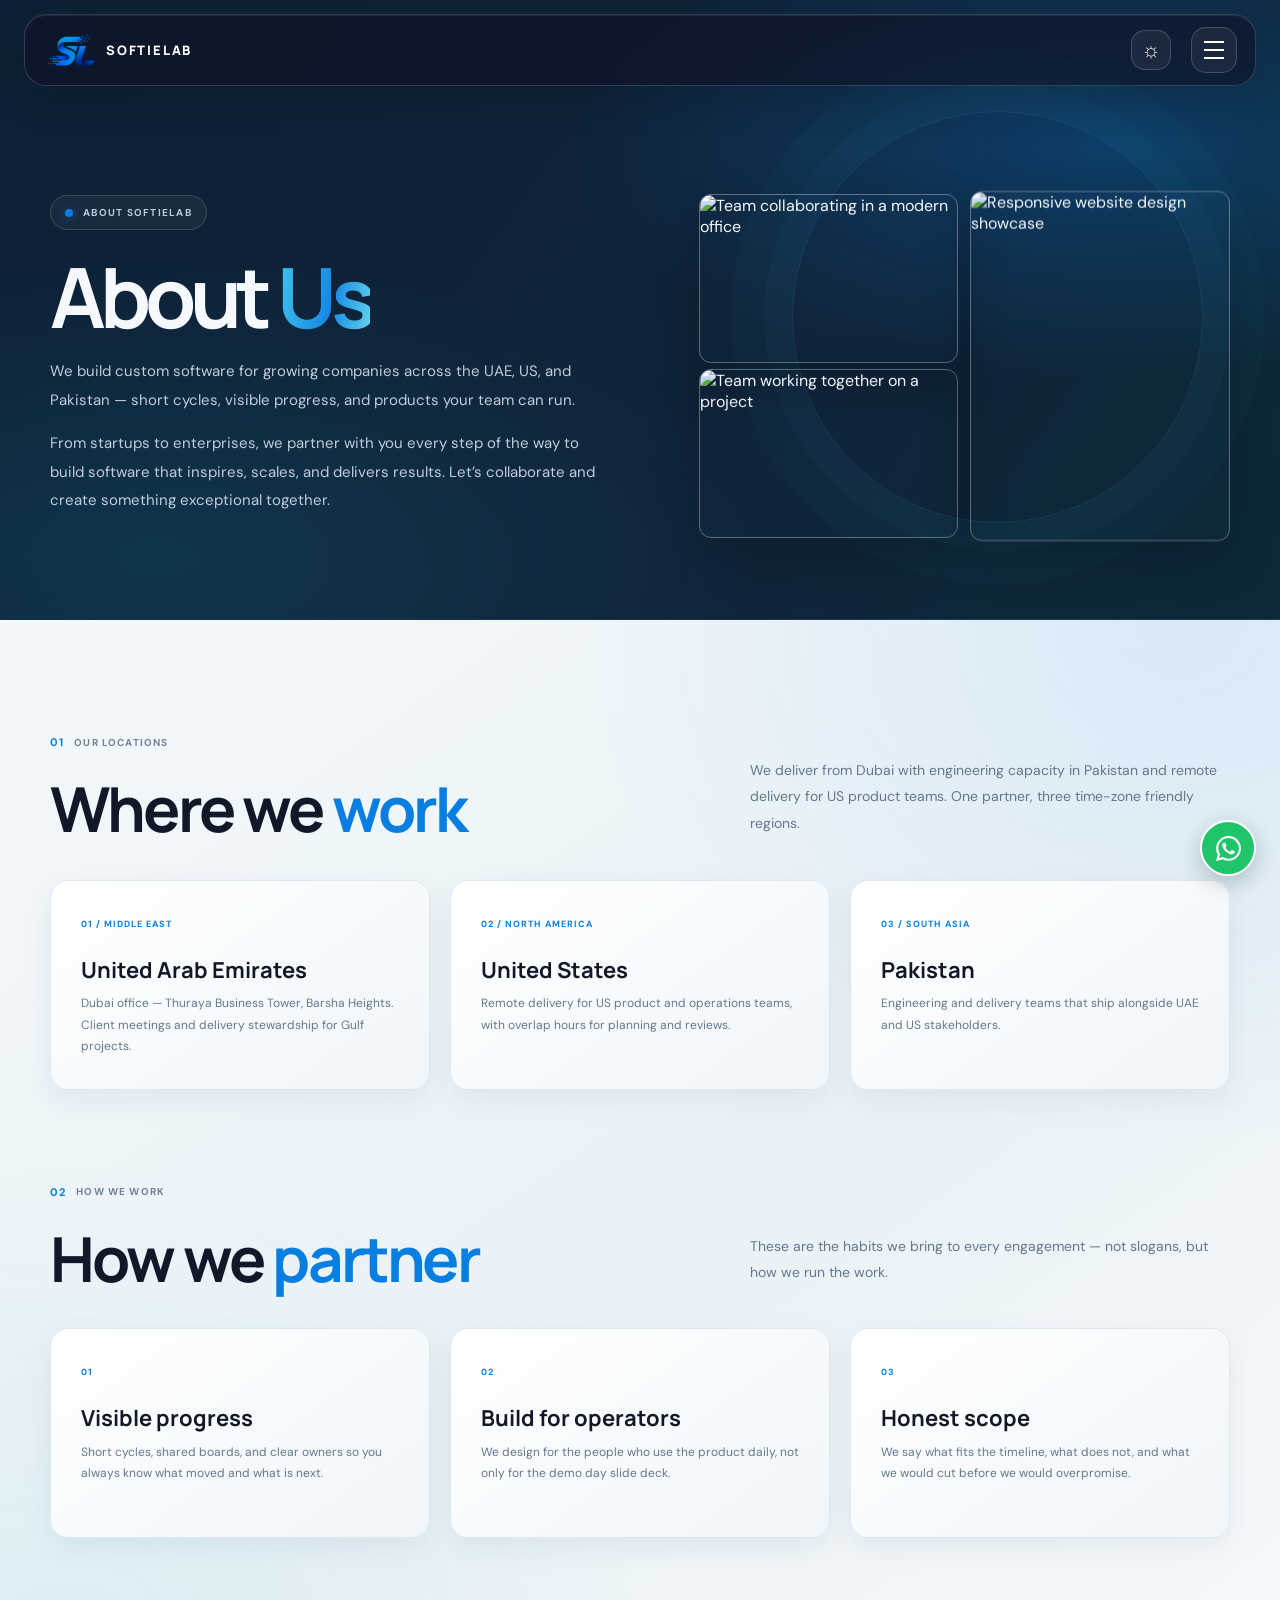
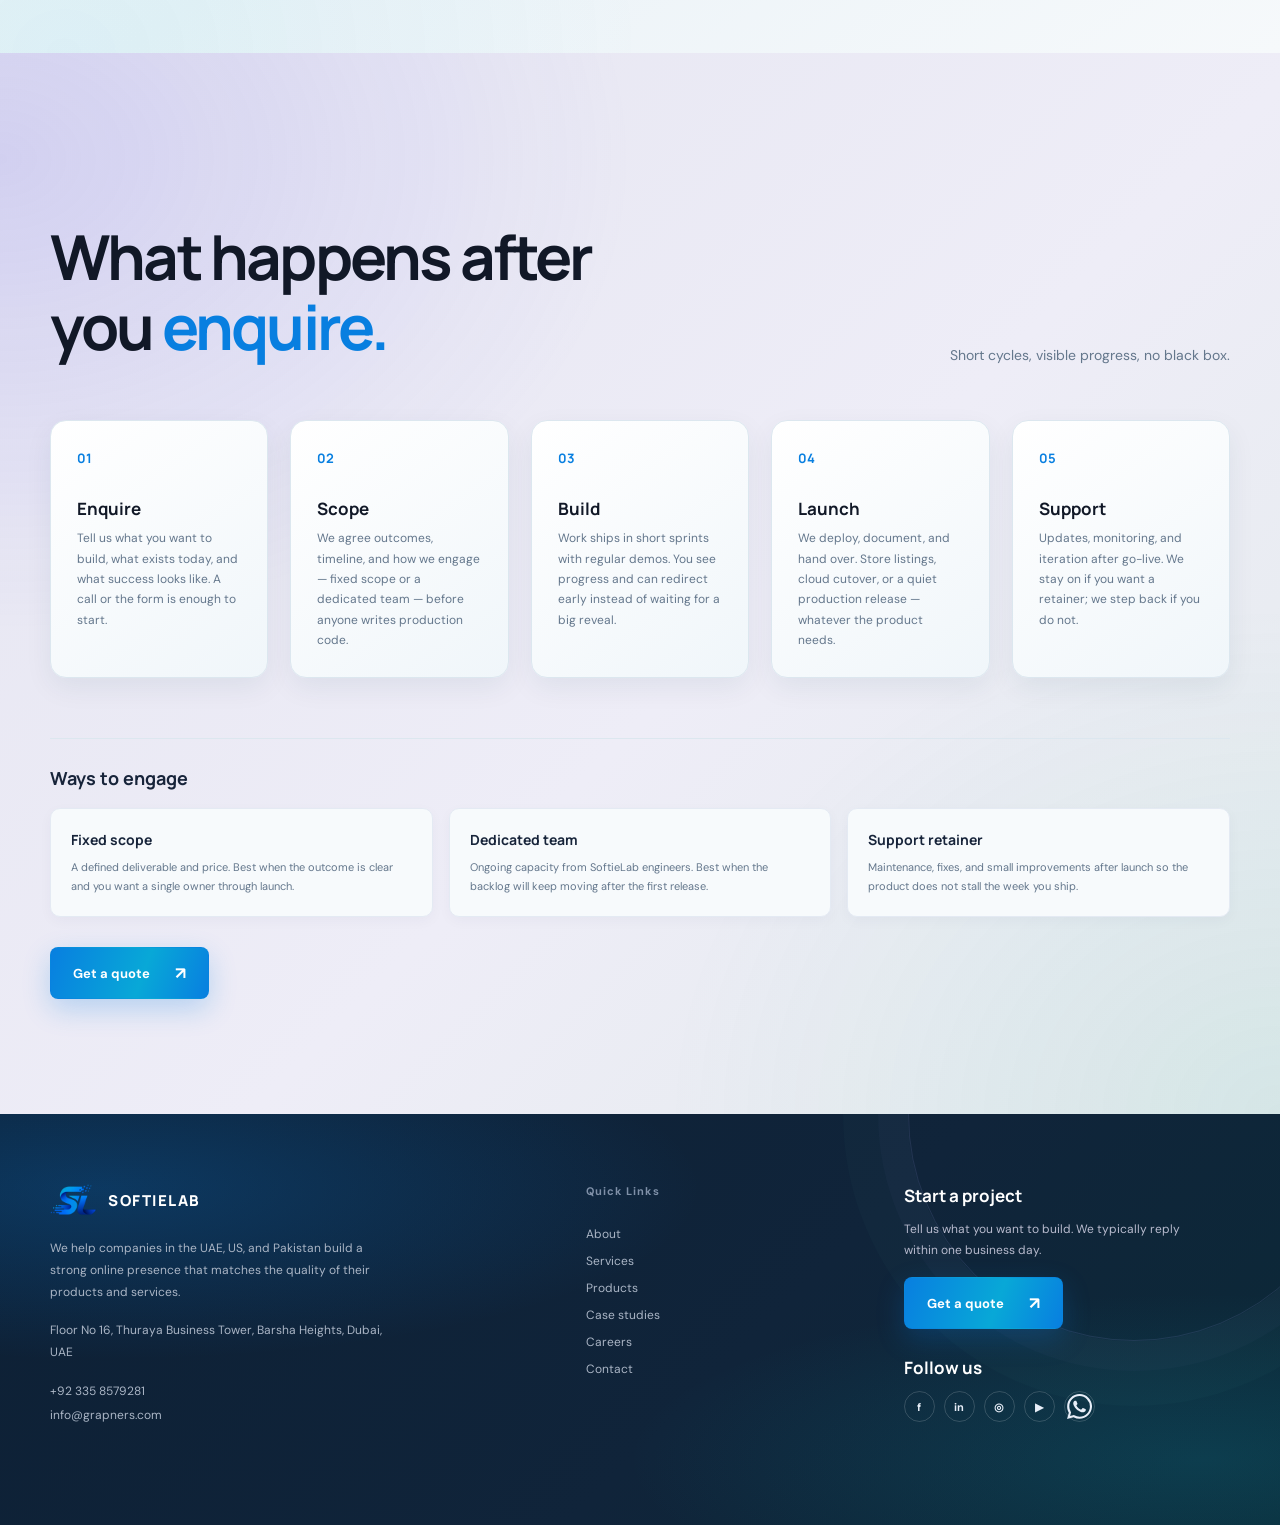
==== commit 09815b5e: "Website updated" ====
--- a/about.html
+++ b/about.html
@@ -9,7 +9,7 @@
     <link rel="preconnect" href="https://fonts.googleapis.com">
     <link rel="preconnect" href="https://fonts.gstatic.com" crossorigin>
     <link href="https://fonts.googleapis.com/css2?family=DM+Sans:wght@400;500;600;700&family=Manrope:wght@400;500;600;700;800&display=swap" rel="stylesheet">
-    <link rel="stylesheet" href="styles.css?v=20261103-scroll-motion-17">
+    <link rel="stylesheet" href="styles.css?v=20261104-service-slider-33">
     <script src="script.js?v=20261103-scroll-motion-11" defer></script>
   </head>
   <body class="inner-page">
--- a/styles.css
+++ b/styles.css
@@ -1815,7 +1815,7 @@
 }
 .image-card:hover > img, .case-feature:hover > img {
   transform: scale(1.045);
-  filter: saturate(1.08);
+  filter: var(--banner-image-filter);
 }
 .case-grid { gap: 28px; }
 .case-feature {
@@ -4039,3 +4039,288 @@
   .product-detail-cta h2 { letter-spacing: -2px; }
   .product-not-found { min-height: 55vh; padding-top: 90px; }
 }
+
+/* Keep external software artwork inside the site's cool blue-cyan palette. */
+:root {
+  --banner-image-filter: grayscale(1) sepia(1) hue-rotate(165deg) saturate(1.4) contrast(1.06);
+}
+img[src*="/images/services/banners/"] {
+  filter: var(--banner-image-filter);
+}
+.hero {
+  min-height: min(820px, 100svh);
+  height: auto;
+  max-height: 920px;
+  grid-template-columns: minmax(0, .94fr) minmax(0, 1.06fr);
+  grid-template-rows: 1fr;
+  place-items: center stretch;
+  gap: clamp(36px, 6vw, 88px);
+  padding: 130px max(44px, calc((100vw - 1200px) / 2)) 100px;
+  background:
+    radial-gradient(ellipse at 82% 45%, rgba(12, 144, 216, .16), transparent 38%),
+    linear-gradient(120deg, #08182b, #0d2540 58%, #0a2335);
+}
+.hero::before {
+  background:
+    linear-gradient(90deg, rgba(7, 19, 33, .24), transparent 72%),
+    linear-gradient(180deg, rgba(7, 19, 33, .1), rgba(7, 19, 33, .34));
+}
+.hero::after {
+  z-index: 0;
+  opacity: .7;
+  background:
+    radial-gradient(ellipse at 14% 94%, rgba(8, 127, 224, .2), transparent 36%),
+    radial-gradient(ellipse at 87% 14%, rgba(18, 190, 216, .12), transparent 33%);
+  pointer-events: none;
+}
+.hero-backdrop {
+  opacity: 1;
+  background:
+    radial-gradient(ellipse at 78% 45%, rgba(12, 144, 216, .12), transparent 45%),
+    linear-gradient(120deg, #08182b, #0d2540 58%, #0a2335);
+}
+.hero-backdrop::before {
+  opacity: .3;
+  background-image:
+    linear-gradient(22deg, transparent 46.8%, #4e91d126 47%, transparent 47.5%),
+    linear-gradient(157deg, transparent 55.8%, #5a9bd426 56.2%, transparent 56.8%),
+    linear-gradient(96deg, transparent 42.8%, #4a8dc426 43.2%, transparent 43.8%);
+}
+.hero-backdrop::after { opacity: .24; }
+.hero-copy {
+  width: 100%;
+  max-width: 650px;
+  justify-self: start;
+  text-align: left;
+}
+.hero .eyebrow { justify-content: flex-start; }
+.hero h1 {
+  max-width: 720px;
+  font-size: clamp(48px, 5.2vw, 72px);
+  line-height: 1.08;
+  letter-spacing: -3.8px;
+}
+.hero-description {
+  max-width: 530px;
+  margin: 22px 0 25px;
+  font-size: clamp(15px, 1.4vw, 18px);
+}
+.hero-capabilities { justify-content: flex-start; }
+.hero-actions { justify-content: flex-start; }
+.hero-service-slider {
+  position: relative;
+  z-index: 2;
+  width: 100%;
+  max-width: 620px;
+  justify-self: end;
+}
+.hero-slider-frame {
+  position: relative;
+  min-height: clamp(360px, 39vw, 500px);
+  overflow: hidden;
+  border: 1px solid rgba(164, 211, 239, .25);
+  border-radius: 22px;
+  background:
+    radial-gradient(ellipse at 70% 22%, rgba(18, 190, 216, .25), transparent 45%),
+    linear-gradient(145deg, #173858, #0b1c30 74%);
+  box-shadow: 0 30px 90px rgba(0, 0, 0, .32);
+  isolation: isolate;
+}
+.hero-slider-frame::before {
+  position: absolute;
+  z-index: 1;
+  inset: 0;
+  content: "";
+  background:
+    linear-gradient(180deg, rgba(7, 20, 36, .05) 12%, rgba(7, 20, 36, .08) 36%, rgba(7, 20, 36, .9) 100%),
+    linear-gradient(120deg, rgba(8, 127, 224, .13), rgba(18, 190, 216, .08));
+  pointer-events: none;
+}
+.hero-slider-frame::after {
+  position: absolute;
+  z-index: 1;
+  top: 50%;
+  left: 50%;
+  width: 68%;
+  aspect-ratio: 1;
+  border: 1px solid rgba(184, 231, 245, .3);
+  border-radius: 50%;
+  content: "";
+  box-shadow: 0 0 0 22px rgba(111, 200, 230, .055), 0 0 0 48px rgba(111, 200, 230, .035);
+  transform: translate(-50%, -50%);
+  pointer-events: none;
+}
+.hero-slider-image {
+  position: absolute;
+  inset: 0;
+  width: 100%;
+  height: 100%;
+  object-fit: cover;
+  opacity: .88;
+  transition: opacity .25s ease, transform .8s cubic-bezier(.2, .7, .2, 1);
+}
+.hero-service-slider.is-transitioning .hero-slider-image { opacity: .35; transform: scale(1.035); }
+.hero-slider-kicker {
+  position: absolute;
+  z-index: 2;
+  top: 24px;
+  left: 25px;
+  display: inline-flex;
+  align-items: center;
+  gap: 9px;
+  padding: 9px 12px;
+  border: 1px solid rgba(219, 239, 250, .25);
+  border-radius: 999px;
+  color: #e2f1fb;
+  background: rgba(7, 24, 43, .45);
+  font-size: 9px;
+  font-weight: 700;
+  letter-spacing: 1.2px;
+  backdrop-filter: blur(12px);
+}
+.hero-slider-kicker > span {
+  width: 7px;
+  height: 7px;
+  border-radius: 50%;
+  background: #45d0e0;
+  box-shadow: 0 0 12px rgba(69, 208, 224, .8);
+}
+.hero-slider-caption {
+  position: absolute;
+  z-index: 2;
+  right: 30px;
+  bottom: 30px;
+  left: 30px;
+}
+.hero-slider-index {
+  color: #75d8ea;
+  font: 700 10px var(--font-display);
+  letter-spacing: 1.4px;
+}
+.hero-slider-caption h2 {
+  max-width: 480px;
+  margin: 12px 0 8px;
+  color: #f4f9ff;
+  font: 700 clamp(25px, 3vw, 37px)/1.16 var(--font-display);
+  letter-spacing: -1.2px;
+  text-wrap: balance;
+}
+.hero-slider-caption p {
+  max-width: 390px;
+  margin: 0;
+  color: #c1d0df;
+  font-size: 13px;
+  line-height: 1.7;
+}
+.hero-slider-caption > a {
+  display: inline-flex;
+  align-items: center;
+  gap: 11px;
+  margin-top: 17px;
+  color: #70d7e9;
+  font-size: 12px;
+  font-weight: 700;
+}
+.hero-slider-caption > a span { transition: transform .2s ease; }
+.hero-slider-caption > a:hover span { transform: translate(2px, -2px); }
+.hero-slider-controls {
+  display: flex;
+  align-items: center;
+  justify-content: flex-end;
+  gap: 10px;
+  margin-top: 18px;
+}
+.hero-slider-controls > button {
+  display: grid;
+  width: 39px;
+  height: 39px;
+  flex: 0 0 39px;
+  place-items: center;
+  border: 1px solid rgba(194, 221, 240, .28);
+  border-radius: 50%;
+  color: #e6f4ff;
+  background: rgba(255, 255, 255, .055);
+  font-size: 17px;
+  cursor: pointer;
+  transition: border-color .2s ease, background .2s ease, transform .2s ease;
+}
+.hero-slider-controls > button:hover {
+  transform: translateY(-2px);
+  border-color: #42c8e3;
+  background: rgba(8, 127, 224, .28);
+}
+.hero-slider-controls > button:focus-visible,
+.hero-slider-dots button:focus-visible {
+  outline: 3px solid rgba(69, 208, 224, .48);
+  outline-offset: 3px;
+}
+.hero-slider-dots { display: flex; align-items: center; gap: 8px; margin-inline: 5px 9px; }
+.hero-slider-dots button {
+  width: 7px;
+  height: 7px;
+  padding: 0;
+  border: 0;
+  border-radius: 99px;
+  background: rgba(203, 226, 242, .38);
+  cursor: pointer;
+  transition: width .25s ease, background .25s ease;
+}
+.hero-slider-dots button[aria-current="true"] { width: 24px; background: #42c8e3; }
+.hero-slider-controls .hero-slider-pause { width: 32px; height: 32px; flex-basis: 32px; font-size: 11px; }
+.hero-scroll { right: 4.5%; bottom: 20px; }
+@media (max-width: 900px) {
+  .hero {
+    grid-template-columns: minmax(0, .9fr) minmax(0, 1.1fr);
+    gap: 30px;
+    padding-inline: 36px;
+  }
+  .hero h1 { font-size: clamp(43px, 6vw, 58px); letter-spacing: -3px; }
+  .hero-slider-frame { min-height: 390px; }
+  .hero-slider-caption { right: 22px; bottom: 24px; left: 22px; }
+}
+@media (max-width: 700px) {
+  .hero {
+    min-height: 0;
+    height: auto;
+    max-height: none;
+    grid-template-columns: minmax(0, 1fr);
+    grid-template-rows: auto auto;
+    gap: 38px;
+    padding: 125px 22px 72px;
+  }
+  .hero-copy { max-width: 560px; justify-self: center; }
+  .hero h1 { font-size: clamp(42px, 11vw, 62px); letter-spacing: -2.8px; }
+  .hero .eyebrow { margin-bottom: 20px; }
+  .hero-description { margin: 17px 0 21px; font-size: 14px; }
+  .hero-capabilities { flex-wrap: wrap; row-gap: 8px; font-size: 9px; }
+  .hero-service-slider { width: 100%; max-width: 560px; justify-self: center; }
+  .hero-slider-frame { min-height: clamp(320px, 92vw, 400px); border-radius: 17px; }
+  .hero-slider-kicker { top: 17px; left: 17px; }
+  .hero-slider-caption { right: 19px; bottom: 19px; left: 19px; }
+  .hero-slider-caption h2 { font-size: clamp(24px, 7vw, 32px); }
+  .hero-slider-caption p { font-size: 12px; }
+  .hero-slider-controls { justify-content: center; gap: 8px; }
+  .hero-slider-controls > button { width: 36px; height: 36px; flex-basis: 36px; }
+  .hero-slider-dots { gap: 6px; margin-inline: 2px 3px; }
+  .hero-slider-dots button { width: 6px; height: 6px; }
+  .hero-slider-dots button[aria-current="true"] { width: 18px; }
+  .hero-slider-controls .hero-slider-pause { width: 30px; height: 30px; flex-basis: 30px; }
+  .hero-scroll { right: 22px; bottom: 18px; }
+}
+@media (prefers-reduced-motion: reduce) {
+  .hero-slider-image, .hero-slider-controls > button, .hero-slider-dots button {
+    transition-duration: .01ms;
+  }
+}
+.home-about-images img, .about-image-grid img, .service-card .service-image,
+.image-card > img, .case-image-wrap > img, .product-detail-visual > img {
+  translate: 0 var(--parallax-offset, 0px);
+  will-change: translate;
+}
+@media (prefers-reduced-motion: reduce) {
+  .home-about-images img, .about-image-grid img, .service-card .service-image,
+  .image-card > img, .case-image-wrap > img, .product-detail-visual > img {
+    translate: none;
+    will-change: auto;
+  }
+}
